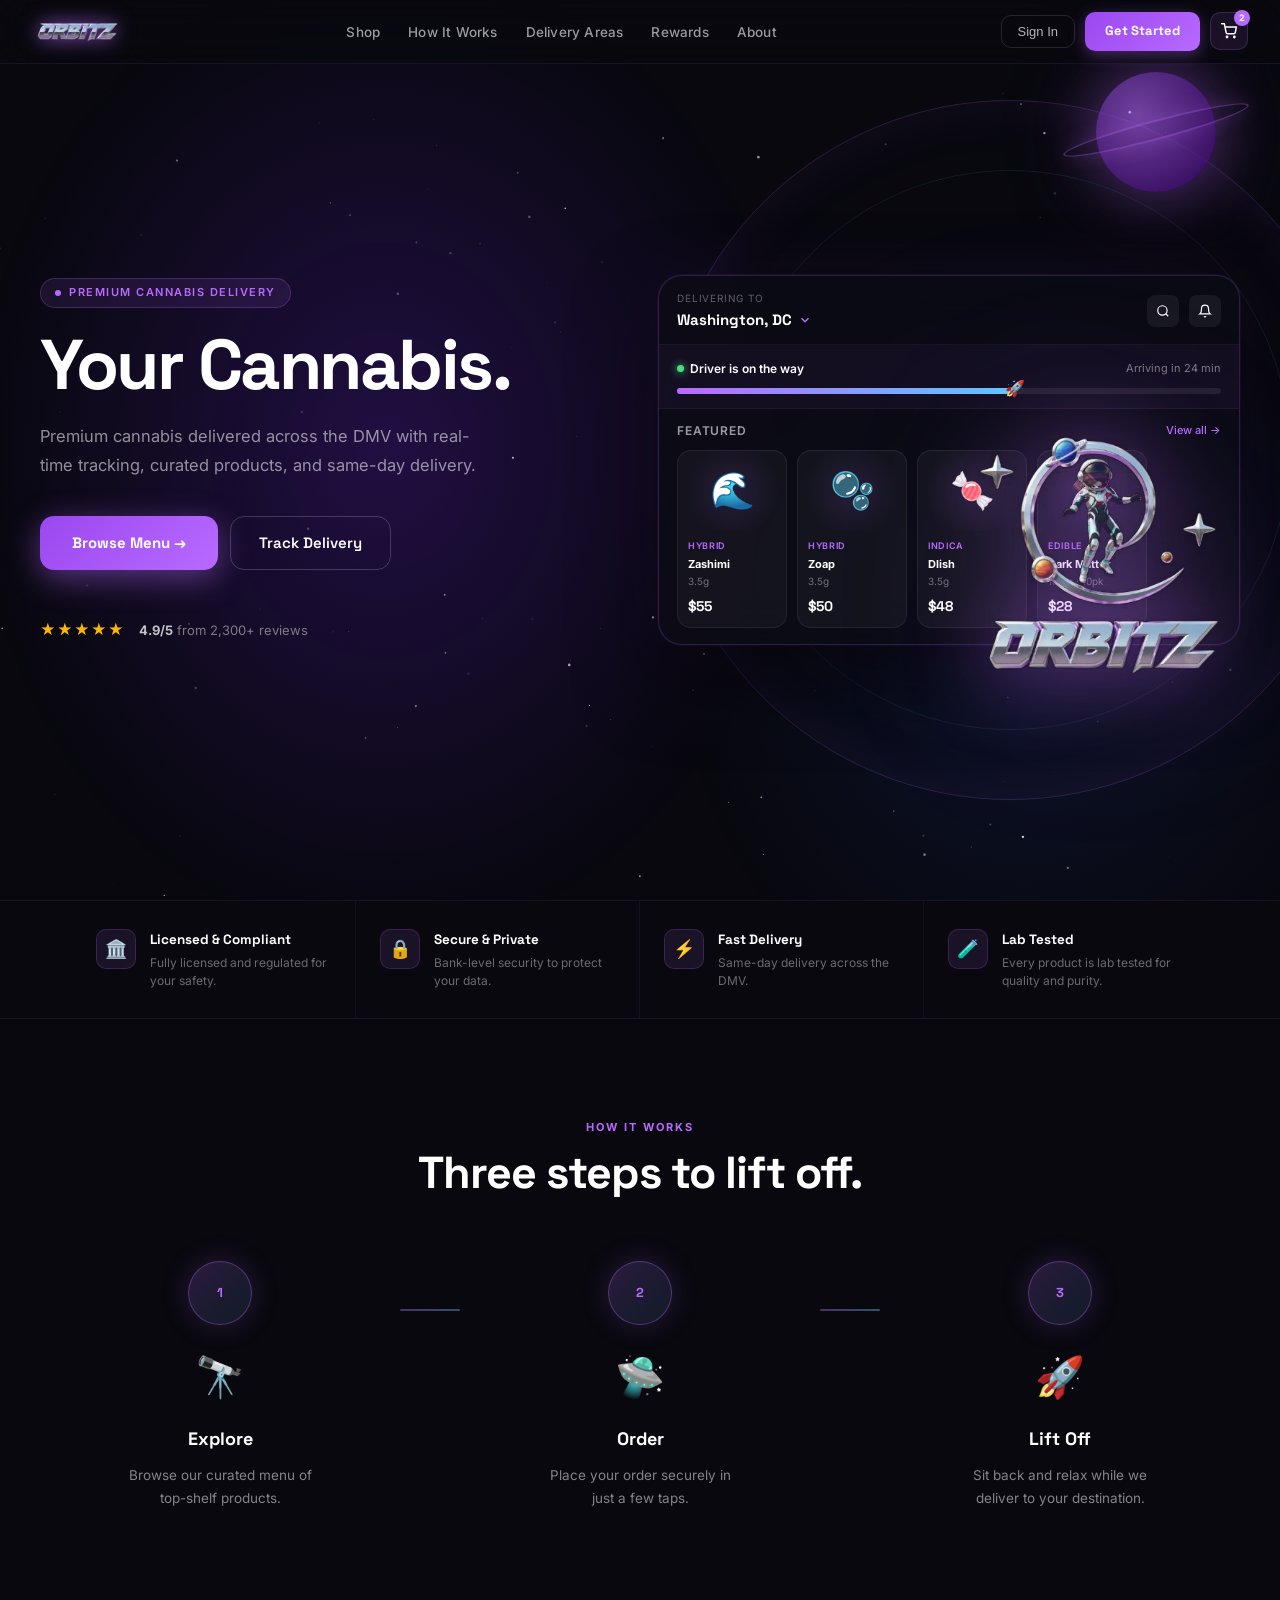
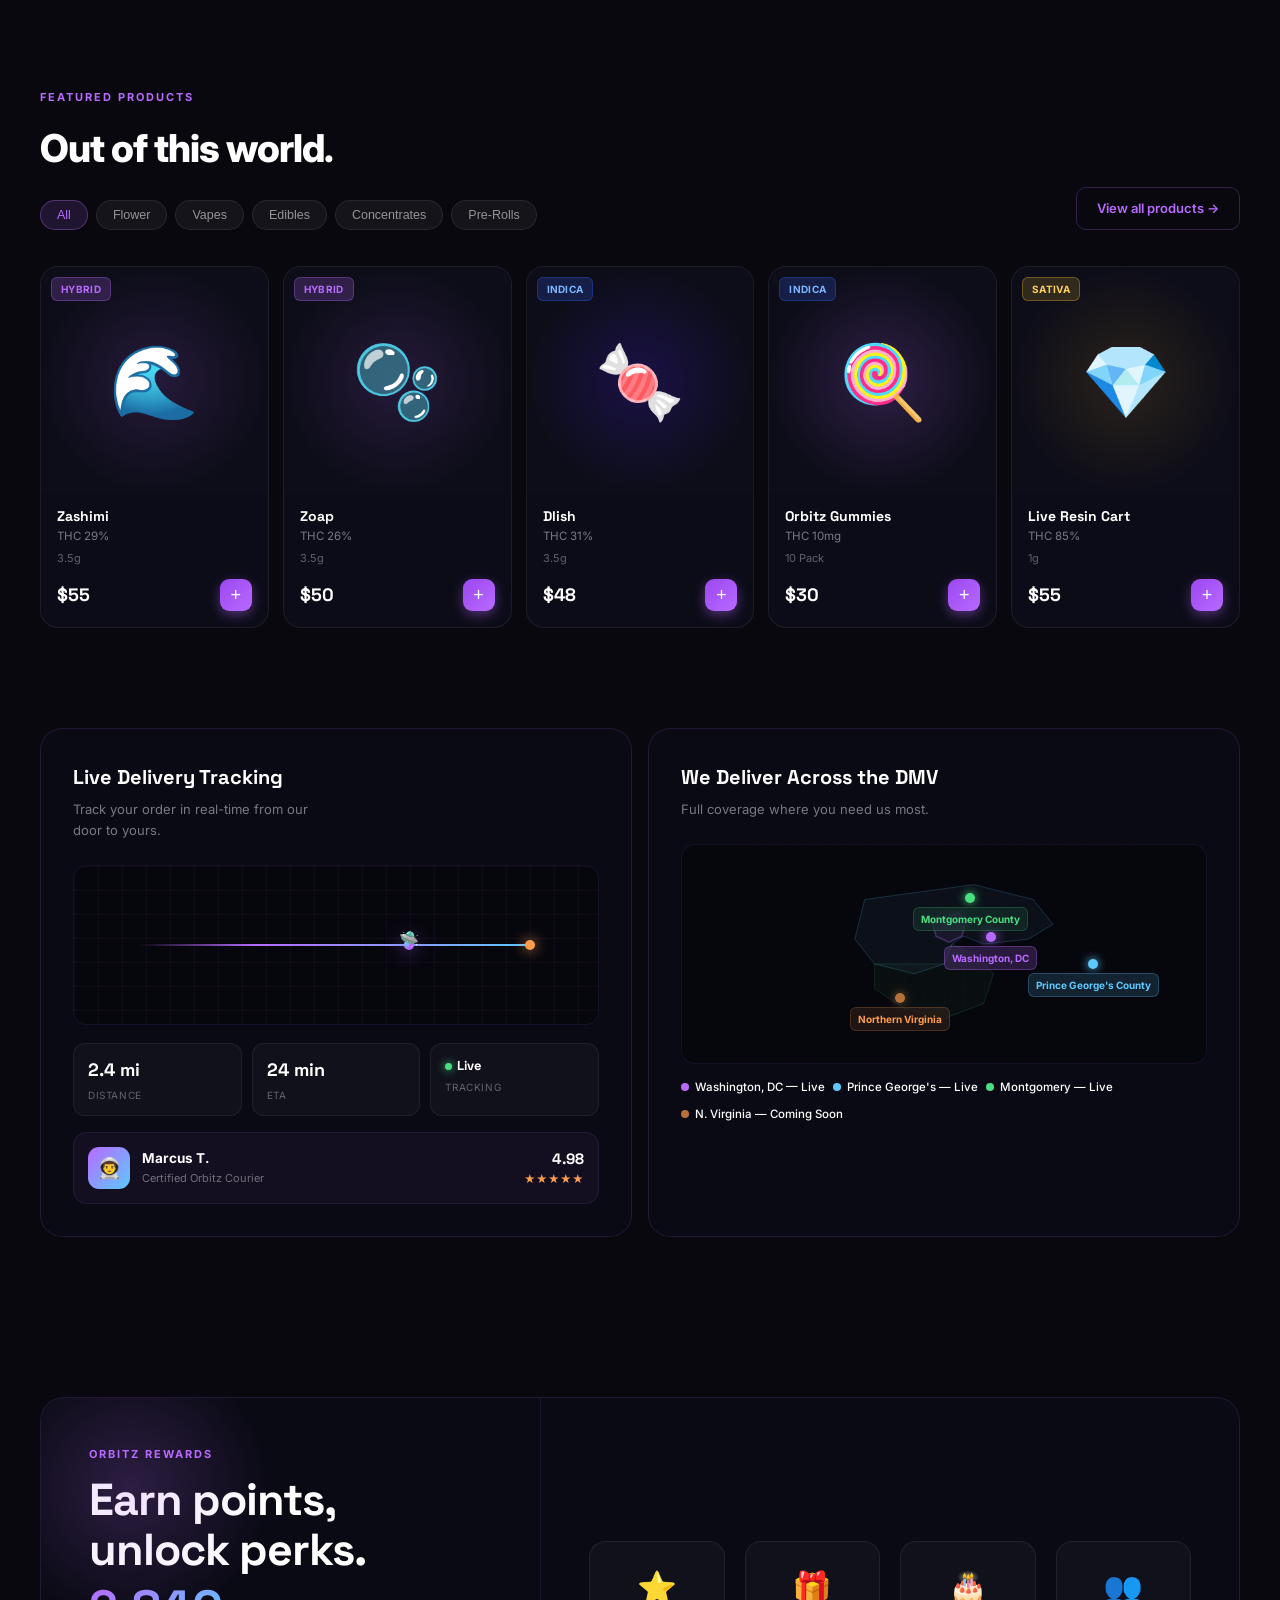
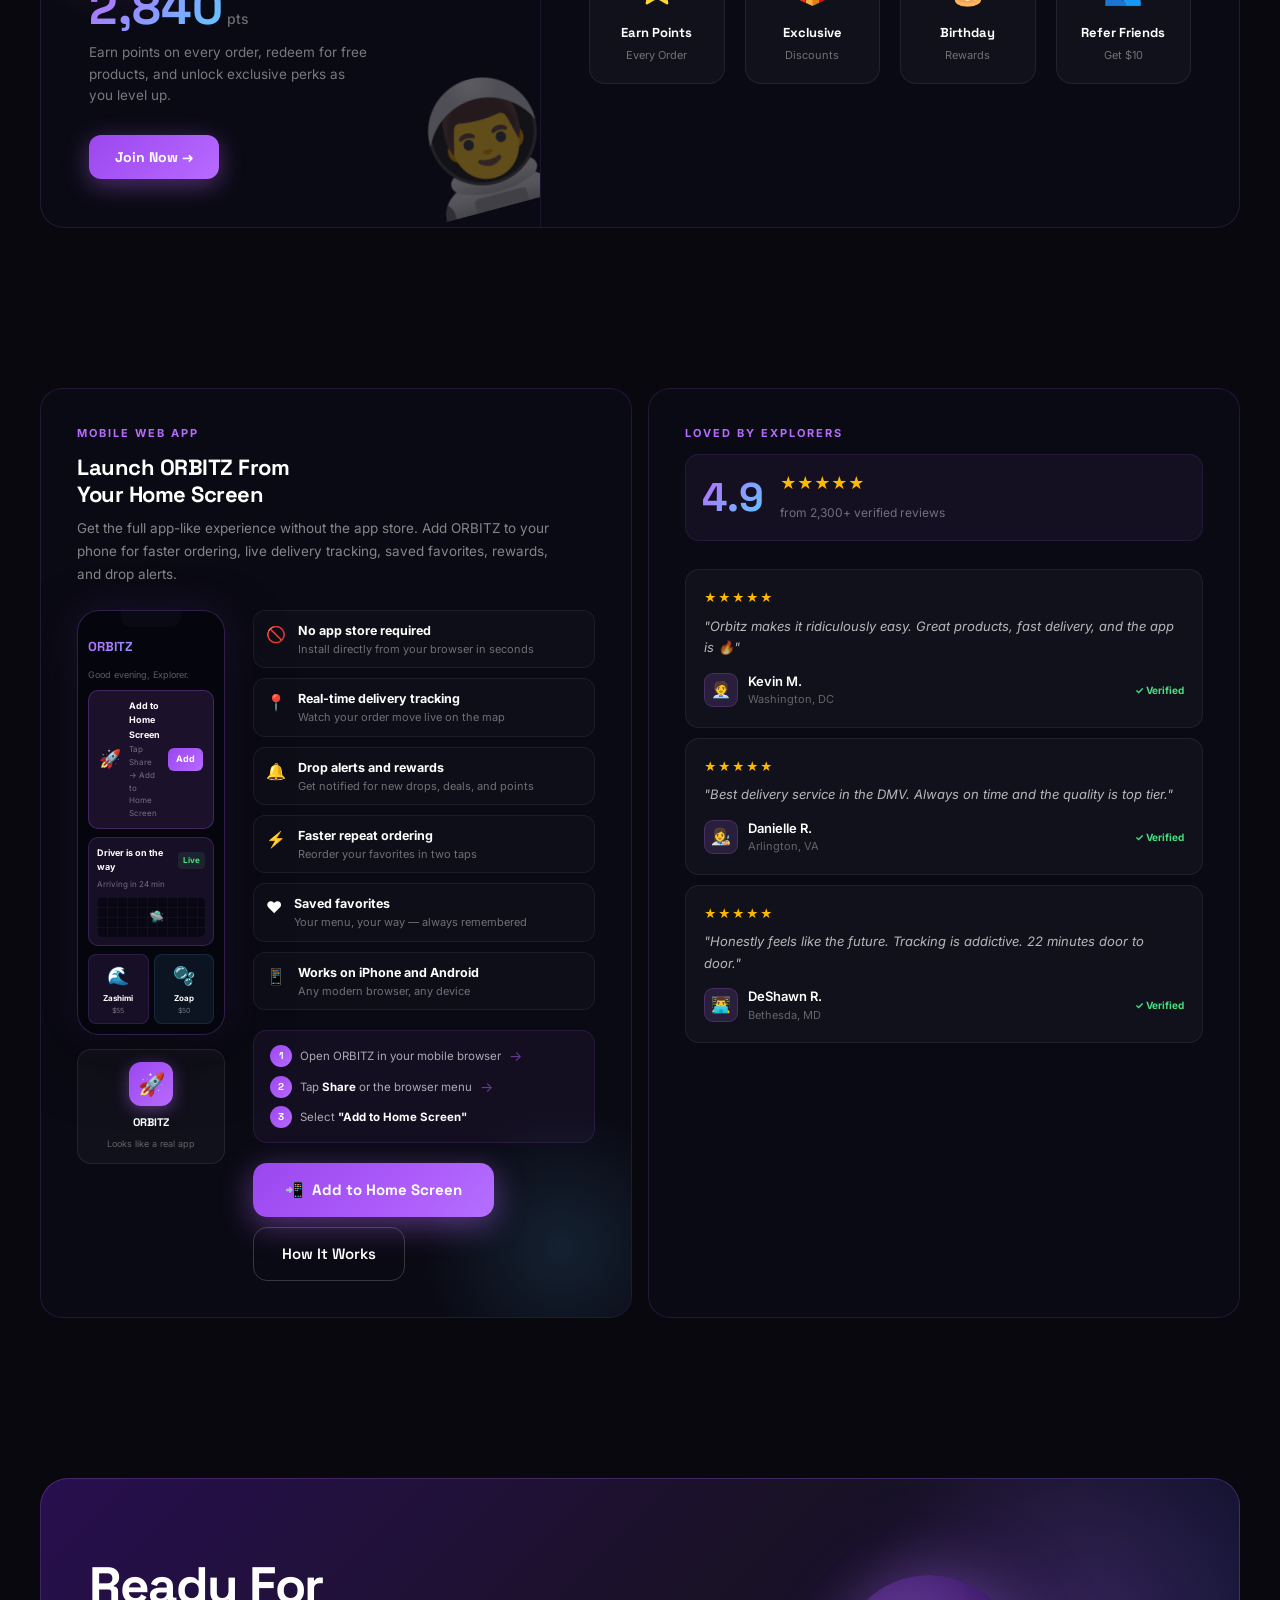
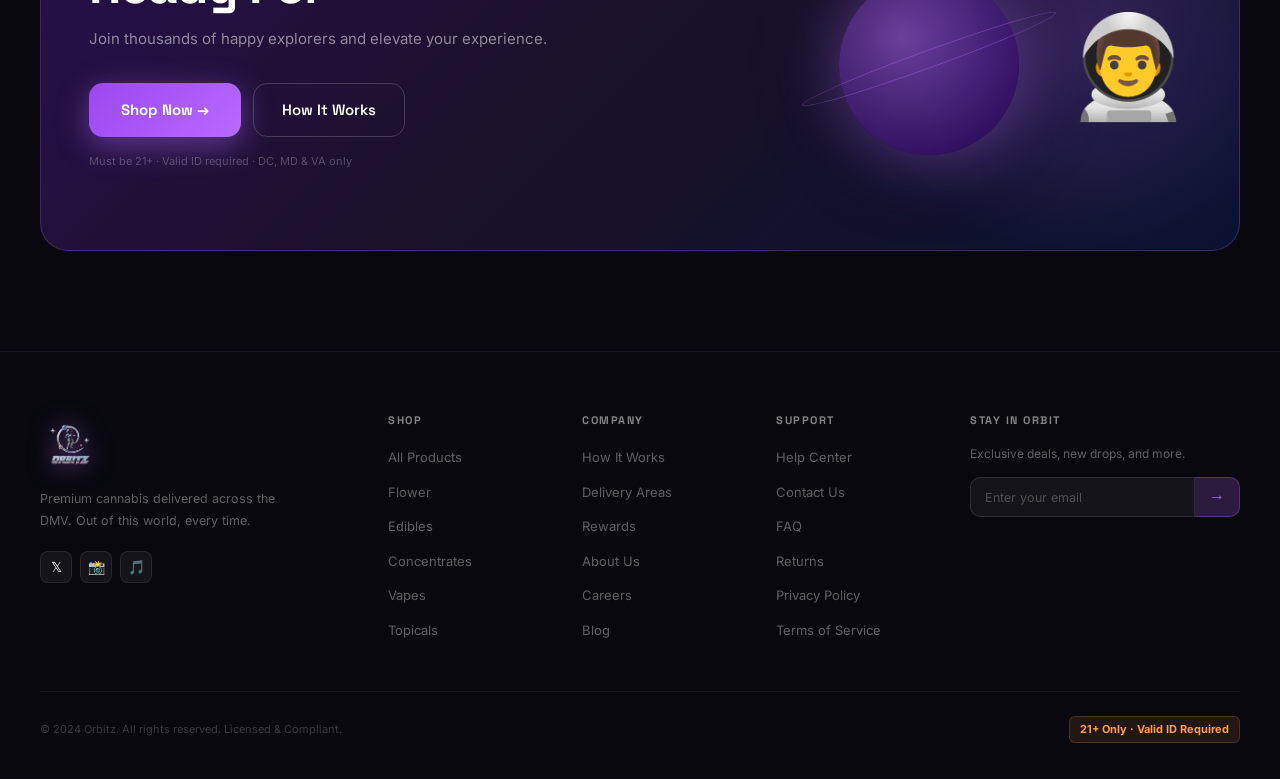
==== index.html @ f505dfef "Add files via upload" ====
<!DOCTYPE html>
<html lang="en">
<head>
<meta charset="UTF-8" />
<meta name="viewport" content="width=device-width, initial-scale=1.0" />
<title>ORBITZ — Cannabis Delivered From Another Dimension</title>
<link rel="preconnect" href="https://fonts.googleapis.com" />
<link rel="preconnect" href="https://fonts.gstatic.com" crossorigin />
<link href="https://fonts.googleapis.com/css2?family=Space+Grotesk:wght@300;400;500;600;700;800&family=Inter:ital,wght@0,300;0,400;0,500;0,600;1,400&display=swap" rel="stylesheet" />
<link rel="stylesheet" href="style.css" />
</head>
<body>

<!-- Star canvas -->
<div class="starfield"><canvas id="stars"></canvas></div>

<!-- ── NAV ── -->
<nav id="nav">
  <div class="nav-brand">
    <img src="logo_wordmark.png" alt="Orbitz logo" />
    <span class="nav-wordmark">ORBITZ</span>
  </div>
  <ul class="nav-links" id="navLinks">
    <li><a href="#products">Shop</a></li>
    <li><a href="#how">How It Works</a></li>
    <li><a href="#areas">Delivery Areas</a></li>
    <li><a href="#rewards">Rewards</a></li>
    <li><a href="#about">About</a></li>
  </ul>
  <div class="nav-right">
    <button class="btn-signin">Sign In</button>
    <a href="#products" class="btn-nav-cta">Get Started</a>
    <div class="nav-cart">
      <svg width="16" height="16" viewBox="0 0 24 24" fill="none" stroke="currentColor" stroke-width="2.2" stroke-linecap="round" stroke-linejoin="round"><circle cx="9" cy="21" r="1"/><circle cx="20" cy="21" r="1"/><path d="M1 1h4l2.68 13.39a2 2 0 0 0 2 1.61h9.72a2 2 0 0 0 2-1.61L23 6H6"/></svg>
      <span class="cart-dot" id="cartCount">2</span>
    </div>
    <button class="hamburger" id="hamburger" onclick="toggleNav()">
      <span></span><span></span><span></span>
    </button>
  </div>
</nav>

<!-- ── HERO ── -->
<section class="hero">
  <div class="hero-nebula"></div>
  <div class="hero-arc"></div>
  <div class="hero-planet"></div>
  <div class="hero-inner">
    <!-- Left copy -->
    <div>
      <div class="hero-eyebrow"><i></i>Premium Cannabis Delivery</div>
      <h1 class="hero-h1">Your Cannabis.<br><em>In Orbit.</em></h1>
      <p class="hero-sub">Premium cannabis delivered across the DMV with real-time tracking, curated products, and same-day delivery.</p>
      <div class="hero-ctas">
        <a href="#products" class="btn-primary-lg">Browse Menu →</a>
        <a href="#tracker" class="btn-outline-lg">Track Delivery</a>
      </div>
      <div class="hero-social-proof">
        <span class="hero-stars">★★★★★</span>
        <span class="hero-proof-text"><strong>4.9/5</strong> from 2,300+ reviews</span>
      </div>
    </div>

    <!-- Right: delivery panel -->
    
  <!-- Spaceman hero character -->
  <div class="hero-spaceman">
    <img src="logo_full.png" alt="Orbitz Spaceman" class="hero-spaceman-img" />
  </div>
    <div class="delivery-panel rv">
      <div class="dp-header">
        <div class="dp-location">
          <span class="dp-loc-label">Delivering to</span>
          <span class="dp-loc-city">
            Washington, DC
            <svg viewBox="0 0 24 24" fill="none" stroke="currentColor" stroke-width="2.5"><polyline points="6 9 12 15 18 9"/></svg>
          </span>
        </div>
        <div class="dp-icons">
          <div class="dp-icon-btn">
            <svg width="14" height="14" viewBox="0 0 24 24" fill="none" stroke="currentColor" stroke-width="2"><circle cx="11" cy="11" r="8"/><line x1="21" y1="21" x2="16.65" y2="16.65"/></svg>
          </div>
          <div class="dp-icon-btn">
            <svg width="14" height="14" viewBox="0 0 24 24" fill="none" stroke="currentColor" stroke-width="2"><path d="M18 8A6 6 0 0 0 6 8c0 7-3 9-3 9h18s-3-2-3-9"/><path d="M13.73 21a2 2 0 0 1-3.46 0"/></svg>
          </div>
        </div>
      </div>

      <div class="dp-tracking">
        <div class="dp-track-row">
          <span class="dp-track-label"><span class="dp-track-dot"></span>Driver is on the way</span>
          <span class="dp-track-eta">Arriving in 24 min</span>
        </div>
        <div class="dp-progress-wrap">
          <div class="dp-progress-bar"></div>
          <span class="dp-rocket">🚀</span>
        </div>
      </div>

      <div class="dp-featured-hdr">
        <span class="dp-featured-title">Featured</span>
        <span class="dp-featured-link">View all →</span>
      </div>
      <div class="dp-products-scroll">
        <div class="dp-prod">
          <div class="dp-prod-img">🌊</div>
          <div class="dp-prod-body">
            <div class="dp-prod-type">Hybrid</div>
            <div class="dp-prod-name">Zashimi</div>
            <div class="dp-prod-size">3.5g</div>
            <div class="dp-prod-price">$55</div>
          </div>
        </div>
        <div class="dp-prod">
          <div class="dp-prod-img">🫧</div>
          <div class="dp-prod-body">
            <div class="dp-prod-type">Hybrid</div>
            <div class="dp-prod-name">Zoap</div>
            <div class="dp-prod-size">3.5g</div>
            <div class="dp-prod-price">$50</div>
          </div>
        </div>
        <div class="dp-prod">
          <div class="dp-prod-img">🍬</div>
          <div class="dp-prod-body">
            <div class="dp-prod-type">Indica</div>
            <div class="dp-prod-name">Dlish</div>
            <div class="dp-prod-size">3.5g</div>
            <div class="dp-prod-price">$48</div>
          </div>
        </div>
        <div class="dp-prod">
          <div class="dp-prod-img">🍫</div>
          <div class="dp-prod-body">
            <div class="dp-prod-type">Edible</div>
            <div class="dp-prod-name">Dark Matter</div>
            <div class="dp-prod-size">10mg · 10pk</div>
            <div class="dp-prod-price">$28</div>
          </div>
        </div>
      </div>
    </div>
  </div>
</section>

<!-- ── TRUST ── -->
<div class="trust-bar">
  <div class="trust-grid">
    <div class="trust-item rv">
      <div class="trust-icon-wrap">🏛️</div>
      <div>
        <div class="trust-copy-title">Licensed &amp; Compliant</div>
        <div class="trust-copy-desc">Fully licensed and regulated for your safety.</div>
      </div>
    </div>
    <div class="trust-item rv rv-d1">
      <div class="trust-icon-wrap">🔒</div>
      <div>
        <div class="trust-copy-title">Secure &amp; Private</div>
        <div class="trust-copy-desc">Bank-level security to protect your data.</div>
      </div>
    </div>
    <div class="trust-item rv rv-d2">
      <div class="trust-icon-wrap">⚡</div>
      <div>
        <div class="trust-copy-title">Fast Delivery</div>
        <div class="trust-copy-desc">Same-day delivery across the DMV.</div>
      </div>
    </div>
    <div class="trust-item rv rv-d3">
      <div class="trust-icon-wrap">🧪</div>
      <div>
        <div class="trust-copy-title">Lab Tested</div>
        <div class="trust-copy-desc">Every product is lab tested for quality and purity.</div>
      </div>
    </div>
  </div>
</div>

<!-- ── HOW IT WORKS ── -->
<section id="how" class="how-section">
  <div class="how-inner">
    <div style="text-align:center;margin-bottom:0">
      <div class="section-eyebrow" style="text-align:center">How It Works</div>
      <h2 class="section-title" style="text-align:center">Three steps to lift off.</h2>
    </div>
    <div class="how-steps rv">
      <div class="how-step">
        <div class="how-step-num-wrap">
          <div class="how-step-circle">1</div>
        </div>
        <span class="how-step-icon">🔭</span>
        <div class="how-step-name">Explore</div>
        <p class="how-step-desc">Browse our curated menu of top-shelf products.</p>
      </div>
      <div class="how-connector"><div class="how-connector-line"></div></div>
      <div class="how-step rv rv-d1">
        <div class="how-step-num-wrap">
          <div class="how-step-circle">2</div>
        </div>
        <span class="how-step-icon">🛸</span>
        <div class="how-step-name">Order</div>
        <p class="how-step-desc">Place your order securely in just a few taps.</p>
      </div>
      <div class="how-connector"><div class="how-connector-line"></div></div>
      <div class="how-step rv rv-d2">
        <div class="how-step-num-wrap">
          <div class="how-step-circle">3</div>
        </div>
        <span class="how-step-icon">🚀</span>
        <div class="how-step-name">Lift Off</div>
        <p class="how-step-desc">Sit back and relax while we deliver to your destination.</p>
      </div>
    </div>
  </div>
</section>

<!-- ── PRODUCTS ── -->
<section id="products" class="products-section">
  <div class="products-inner">
    <div class="products-hdr rv">
      <div class="products-hdr-left">
        <div class="section-eyebrow">Featured Products</div>
        <div class="products-subtitle">Out of this world.</div>
        <div class="pills">
          <button class="pill active">All</button>
          <button class="pill">Flower</button>
          <button class="pill">Vapes</button>
          <button class="pill">Edibles</button>
          <button class="pill">Concentrates</button>
          <button class="pill">Pre-Rolls</button>
        </div>
      </div>
      <a href="#" class="view-all-link">View all products →</a>
    </div>

    <div class="products-rail rv">
      <!-- Zashimi -->
      <div class="pcard">
        <div class="pcard-img">
          <div class="pcard-img-bg"></div>
          <span class="pcard-badge badge-hybrid">Hybrid</span>
          <span class="pcard-img-emoji">🌊</span>
        </div>
        <div class="pcard-body">
          <div class="pcard-name">Zashimi</div>
          <div class="pcard-thc">THC 29%</div>
          <div class="pcard-size">3.5g</div>
          <div class="pcard-footer">
            <span class="pcard-price">$55</span>
            <button class="pcard-add">+</button>
          </div>
        </div>
      </div>

      <!-- Zoap -->
      <div class="pcard">
        <div class="pcard-img">
          <div class="pcard-img-bg"></div>
          <span class="pcard-badge badge-hybrid">Hybrid</span>
          <span class="pcard-img-emoji">🫧</span>
        </div>
        <div class="pcard-body">
          <div class="pcard-name">Zoap</div>
          <div class="pcard-thc">THC 26%</div>
          <div class="pcard-size">3.5g</div>
          <div class="pcard-footer">
            <span class="pcard-price">$50</span>
            <button class="pcard-add">+</button>
          </div>
        </div>
      </div>

      <!-- Dlish -->
      <div class="pcard">
        <div class="pcard-img">
          <div class="pcard-img-bg" style="background:radial-gradient(circle at center,rgba(80,40,255,.2) 0%,rgba(14,14,26,.6) 70%)"></div>
          <span class="pcard-badge badge-indica">Indica</span>
          <span class="pcard-img-emoji">🍬</span>
        </div>
        <div class="pcard-body">
          <div class="pcard-name">Dlish</div>
          <div class="pcard-thc">THC 31%</div>
          <div class="pcard-size">3.5g</div>
          <div class="pcard-footer">
            <span class="pcard-price">$48</span>
            <button class="pcard-add">+</button>
          </div>
        </div>
      </div>

      <!-- Orbitz Gummies -->
      <div class="pcard">
        <div class="pcard-img">
          <div class="pcard-img-bg" style="background:radial-gradient(circle at center,rgba(184,106,255,.2) 0%,rgba(14,14,26,.6) 70%)"></div>
          <span class="pcard-badge badge-indica">Indica</span>
          <span class="pcard-img-emoji">🍭</span>
        </div>
        <div class="pcard-body">
          <div class="pcard-name">Orbitz Gummies</div>
          <div class="pcard-thc">THC 10mg</div>
          <div class="pcard-size">10 Pack</div>
          <div class="pcard-footer">
            <span class="pcard-price">$30</span>
            <button class="pcard-add">+</button>
          </div>
        </div>
      </div>

      <!-- Live Resin Cart -->
      <div class="pcard">
        <div class="pcard-img">
          <div class="pcard-img-bg" style="background:radial-gradient(circle at center,rgba(255,200,50,.12) 0%,rgba(14,14,26,.6) 70%)"></div>
          <span class="pcard-badge badge-sativa">Sativa</span>
          <span class="pcard-img-emoji">💎</span>
        </div>
        <div class="pcard-body">
          <div class="pcard-name">Live Resin Cart</div>
          <div class="pcard-thc">THC 85%</div>
          <div class="pcard-size">1g</div>
          <div class="pcard-footer">
            <span class="pcard-price">$55</span>
            <button class="pcard-add">+</button>
          </div>
        </div>
      </div>
    </div>
  </div>
</section>

<!-- ── 2-UP: TRACKER + MAP ── -->
<section id="tracker" class="panels-section">
  <div class="panels-inner">
    <!-- Live Tracking -->
    <div class="info-panel rv">
      <div class="info-panel-title">Live Delivery Tracking</div>
      <p class="info-panel-sub">Track your order in real-time from our door to yours.</p>
      <div class="tracker-map">
        <div class="tmap-grid"></div>
        <div class="tmap-line"></div>
        <div class="tmap-dot"></div>
        <div class="tmap-ship">🛸</div>
        <div class="tmap-dest"></div>
      </div>
      <div class="tracker-stats">
        <div class="tstat">
          <div class="tstat-val">2.4 mi</div>
          <div class="tstat-label">Distance</div>
        </div>
        <div class="tstat">
          <div class="tstat-val">24 min</div>
          <div class="tstat-label">ETA</div>
        </div>
        <div class="tstat">
          <div class="tstat-val" style="display:flex;align-items:center;gap:5px;font-size:13px;">
            <span style="width:7px;height:7px;border-radius:50%;background:#4ade80;box-shadow:0 0 8px #4ade80;animation:blink 1.5s infinite;display:inline-block;flex-shrink:0"></span>Live
          </div>
          <div class="tstat-label">Tracking</div>
        </div>
      </div>
      <div class="driver-row">
        <div class="driver-av">👨‍🚀</div>
        <div>
          <div class="driver-name">Marcus T.</div>
          <div class="driver-role">Certified Orbitz Courier</div>
        </div>
        <div class="driver-stars">
          <div class="driver-rating-num">4.98</div>
          <div class="driver-rating-stars">★★★★★</div>
        </div>
      </div>
    </div>

    <!-- Delivery Areas -->
    <div class="info-panel rv rv-d1" id="areas">
      <div class="info-panel-title">We Deliver Across the DMV</div>
      <p class="info-panel-sub">Full coverage where you need us most.</p>
      <div class="dmv-map-wrap">
        <div class="dmv-map-bg">
          <!-- Simple SVG outline representing the DMV region -->
          <svg class="dmv-svg" viewBox="0 0 400 220" preserveAspectRatio="xMidYMid meet">
            <!-- DC rough outline -->
            <polygon points="200,75 215,68 222,78 218,92 205,98 192,92 188,78" fill="rgba(184,106,255,0.08)" stroke="rgba(184,106,255,0.3)" stroke-width="1.5"/>
            <!-- MD rough shape -->
            <path d="M120,55 L230,40 L290,55 L310,80 L285,95 L240,100 L220,92 L208,100 L200,120 L170,130 L130,120 L110,95 Z" fill="rgba(94,201,255,0.05)" stroke="rgba(94,201,255,0.2)" stroke-width="1" fill-rule="evenodd"/>
            <!-- VA rough shape -->
            <path d="M130,120 L200,120 L208,100 L230,110 L250,130 L240,160 L200,175 L160,165 L130,145 Z" fill="rgba(74,222,128,0.04)" stroke="rgba(74,222,128,0.15)" stroke-width="1"/>
            <!-- Grid -->
            <defs>
              <pattern id="grid" width="20" height="20" patternUnits="userSpaceOnUse">
                <path d="M 20 0 L 0 0 0 20" fill="none" stroke="rgba(184,106,255,0.05)" stroke-width="0.5"/>
              </pattern>
            </defs>
            <rect width="400" height="220" fill="url(#grid)"/>
          </svg>
          <!-- Area pins -->
          <div class="dmv-area-pins">
            <div class="area-pin pin-dc" style="left:50%;top:40%;">
              <div class="area-pin-dot"></div>
              <div class="area-pin-label">Washington, DC</div>
            </div>
            <div class="area-pin pin-pg" style="left:66%;top:52%;">
              <div class="area-pin-dot"></div>
              <div class="area-pin-label">Prince George's County</div>
            </div>
            <div class="area-pin pin-mc" style="left:44%;top:22%;">
              <div class="area-pin-dot"></div>
              <div class="area-pin-label">Montgomery County</div>
            </div>
            <div class="area-pin pin-va" style="left:32%;top:68%;">
              <div class="area-pin-dot"></div>
              <div class="area-pin-label">Northern Virginia</div>
            </div>
          </div>
        </div>
      </div>
      <div class="area-legend">
        <div class="legend-item"><div class="legend-dot" style="background:#B86AFF"></div>Washington, DC — Live</div>
        <div class="legend-item"><div class="legend-dot" style="background:#5EC9FF"></div>Prince George's — Live</div>
        <div class="legend-item"><div class="legend-dot" style="background:#4ade80"></div>Montgomery — Live</div>
        <div class="legend-item"><div class="legend-dot" style="background:rgba(255,157,77,.7)"></div>N. Virginia — Coming Soon</div>
      </div>
    </div>
  </div>
</section>

<!-- ── REWARDS ── -->
<section id="rewards" class="rewards-section">
  <div class="rewards-inner rv">
    <div class="rewards-left">
      <div class="rewards-glow"></div>
      <div class="rewards-astronaut">👨‍🚀</div>
      <div class="section-eyebrow">Orbitz Rewards</div>
      <h2 class="section-title" style="margin-bottom:10px">Earn points,<br>unlock perks.</h2>
      <div class="rewards-pts-display">
        <span class="rewards-pts-num">2,840</span>
        <span class="rewards-pts-label">pts</span>
      </div>
      <p style="font-size:13.5px;color:rgba(255,255,255,.45);max-width:280px;line-height:1.6;">
        Earn points on every order, redeem for free products, and unlock exclusive perks as you level up.
      </p>
      <button class="rewards-join-btn">Join Now →</button>
    </div>
    <div class="rewards-right">
      <div class="reward-perk">
        <span class="reward-perk-icon">⭐</span>
        <div class="reward-perk-name">Earn Points</div>
        <div class="reward-perk-sub">Every Order</div>
      </div>
      <div class="reward-perk">
        <span class="reward-perk-icon">🎁</span>
        <div class="reward-perk-name">Exclusive</div>
        <div class="reward-perk-sub">Discounts</div>
      </div>
      <div class="reward-perk">
        <span class="reward-perk-icon">🎂</span>
        <div class="reward-perk-name">Birthday</div>
        <div class="reward-perk-sub">Rewards</div>
      </div>
      <div class="reward-perk">
        <span class="reward-perk-icon">👥</span>
        <div class="reward-perk-name">Refer Friends</div>
        <div class="reward-perk-sub">Get $10</div>
      </div>
    </div>
  </div>
</section>

<!-- ── APP + REVIEWS ── -->
<section class="app-reviews-section">
  <div class="app-reviews-inner">
    <!-- PWA panel -->
    <div class="app-panel rv pwa-panel">
      <div class="app-glow"></div>

      <div class="pwa-top">
        <div class="section-eyebrow">Mobile Web App</div>
        <h3 class="pwa-headline">Launch ORBITZ From<br>Your Home Screen</h3>
        <p class="pwa-sub">Get the full app-like experience without the app store. Add ORBITZ to your phone for faster ordering, live delivery tracking, saved favorites, rewards, and drop alerts.</p>
      </div>

      <!-- Phone mockup + install steps side by side -->
      <div class="pwa-body">
        <div class="pwa-phone-wrap">
          <div class="app-phone pwa-phone">
            <div class="app-phone-notch"></div>
            <div class="app-phone-screen">
              <div class="app-phone-header">ORBITZ</div>
              <div style="font-size:9px;color:rgba(255,255,255,.35);margin-bottom:8px">Good evening, Explorer.</div>
              <!-- Install prompt banner -->
              <div class="pwa-install-banner">
                <div class="pwa-install-icon">🚀</div>
                <div class="pwa-install-text">
                  <div class="pwa-install-title">Add to Home Screen</div>
                  <div class="pwa-install-sub">Tap Share → Add to Home Screen</div>
                </div>
                <div class="pwa-install-btn">Add</div>
              </div>
              <div class="app-phone-card" style="margin-top:8px">
                <div class="app-phone-card-row">
                  <span class="app-phone-card-title">Driver is on the way</span>
                  <span class="app-phone-card-live">Live</span>
                </div>
                <div style="font-size:8px;color:rgba(255,255,255,.4);margin-top:3px">Arriving in 24 min</div>
                <div class="app-phone-map">
                  <div class="app-phone-map-ship">🛸</div>
                </div>
              </div>
              <div style="display:grid;grid-template-columns:1fr 1fr;gap:5px;margin-top:8px">
                <div style="background:rgba(184,106,255,.1);border:1px solid rgba(184,106,255,.15);border-radius:8px;padding:7px;text-align:center">
                  <div style="font-size:18px">🌊</div>
                  <div style="font-size:8px;font-weight:700;margin-top:2px">Zashimi</div>
                  <div style="font-size:7px;color:rgba(255,255,255,.4)">$55</div>
                </div>
                <div style="background:rgba(94,201,255,.08);border:1px solid rgba(94,201,255,.12);border-radius:8px;padding:7px;text-align:center">
                  <div style="font-size:18px">🫧</div>
                  <div style="font-size:8px;font-weight:700;margin-top:2px">Zoap</div>
                  <div style="font-size:7px;color:rgba(255,255,255,.4)">$50</div>
                </div>
              </div>
            </div>
          </div>
          <!-- Home screen icon preview -->
          <div class="pwa-homescreen-preview">
            <div class="pwa-hs-icon">🚀</div>
            <div class="pwa-hs-label">ORBITZ</div>
            <div class="pwa-hs-caption">Looks like a real app</div>
          </div>
        </div>

        <div class="pwa-right">
          <!-- Features -->
          <div class="pwa-features">
            <div class="pwa-feat">
              <div class="pwa-feat-icon">🚫</div>
              <div>
                <div class="pwa-feat-title">No app store required</div>
                <div class="pwa-feat-sub">Install directly from your browser in seconds</div>
              </div>
            </div>
            <div class="pwa-feat">
              <div class="pwa-feat-icon">📍</div>
              <div>
                <div class="pwa-feat-title">Real-time delivery tracking</div>
                <div class="pwa-feat-sub">Watch your order move live on the map</div>
              </div>
            </div>
            <div class="pwa-feat">
              <div class="pwa-feat-icon">🔔</div>
              <div>
                <div class="pwa-feat-title">Drop alerts and rewards</div>
                <div class="pwa-feat-sub">Get notified for new drops, deals, and points</div>
              </div>
            </div>
            <div class="pwa-feat">
              <div class="pwa-feat-icon">⚡</div>
              <div>
                <div class="pwa-feat-title">Faster repeat ordering</div>
                <div class="pwa-feat-sub">Reorder your favorites in two taps</div>
              </div>
            </div>
            <div class="pwa-feat">
              <div class="pwa-feat-icon">❤️</div>
              <div>
                <div class="pwa-feat-title">Saved favorites</div>
                <div class="pwa-feat-sub">Your menu, your way — always remembered</div>
              </div>
            </div>
            <div class="pwa-feat">
              <div class="pwa-feat-icon">📱</div>
              <div>
                <div class="pwa-feat-title">Works on iPhone and Android</div>
                <div class="pwa-feat-sub">Any modern browser, any device</div>
              </div>
            </div>
          </div>

          <!-- Install steps -->
          <div class="pwa-steps">
            <div class="pwa-step">
              <div class="pwa-step-num">1</div>
              <div class="pwa-step-text">Open ORBITZ in your mobile browser</div>
            </div>
            <div class="pwa-step-arrow">→</div>
            <div class="pwa-step">
              <div class="pwa-step-num">2</div>
              <div class="pwa-step-text">Tap <strong>Share</strong> or the browser menu</div>
            </div>
            <div class="pwa-step-arrow">→</div>
            <div class="pwa-step">
              <div class="pwa-step-num">3</div>
              <div class="pwa-step-text">Select <strong>"Add to Home Screen"</strong></div>
            </div>
          </div>

          <!-- CTAs -->
          <div class="pwa-ctas">
            <a href="#" class="btn-primary-lg pwa-cta-main">
              <span>📲</span> Add to Home Screen
            </a>
            <a href="#how" class="btn-outline-lg">How It Works</a>
          </div>
        </div>
      </div>
    </div>

    <!-- Reviews panel -->
    <div class="reviews-panel rv rv-d1">
      <div class="section-eyebrow">Loved by Explorers</div>
      <div class="reviews-aggregate">
        <div class="reviews-big-num">4.9</div>
        <div>
          <span class="reviews-big-stars">★★★★★</span>
          <span class="reviews-big-count">from 2,300+ verified reviews</span>
        </div>
      </div>
      <div class="rcard">
        <div class="rcard-stars">★★★★★</div>
        <p class="rcard-text">"Orbitz makes it ridiculously easy. Great products, fast delivery, and the app is 🔥"</p>
        <div class="rcard-author">
          <div class="rcard-av">🧑‍💼</div>
          <div>
            <div class="rcard-name">Kevin M.</div>
            <div class="rcard-loc">Washington, DC</div>
          </div>
          <span class="rcard-verified">✓ Verified</span>
        </div>
      </div>
      <div class="rcard">
        <div class="rcard-stars">★★★★★</div>
        <p class="rcard-text">"Best delivery service in the DMV. Always on time and the quality is top tier."</p>
        <div class="rcard-author">
          <div class="rcard-av">👩‍🎨</div>
          <div>
            <div class="rcard-name">Danielle R.</div>
            <div class="rcard-loc">Arlington, VA</div>
          </div>
          <span class="rcard-verified">✓ Verified</span>
        </div>
      </div>
      <div class="rcard">
        <div class="rcard-stars">★★★★★</div>
        <p class="rcard-text">"Honestly feels like the future. Tracking is addictive. 22 minutes door to door."</p>
        <div class="rcard-author">
          <div class="rcard-av">👨‍💻</div>
          <div>
            <div class="rcard-name">DeShawn R.</div>
            <div class="rcard-loc">Bethesda, MD</div>
          </div>
          <span class="rcard-verified">✓ Verified</span>
        </div>
      </div>
    </div>
  </div>
</section>

<!-- ── FINAL CTA ── -->
<section class="cta-section">
  <div class="cta-inner rv">
    <div class="cta-glow"></div>
    <div style="position:relative;z-index:1">
      <h2 class="cta-title">Ready For <span>Lift Off?</span></h2>
      <p class="cta-sub">Join thousands of happy explorers and elevate your experience.</p>
      <div class="cta-actions">
        <a href="#products" class="btn-primary-lg">Shop Now →</a>
        <a href="#how" class="btn-outline-lg">How It Works</a>
      </div>
      <div class="cta-legal">Must be 21+ · Valid ID required · DC, MD & VA only</div>
    </div>
    <div class="cta-planet"></div>
    <div class="cta-astronaut">👨‍🚀</div>
  </div>
</section>

<!-- ── FOOTER ── -->
<footer id="about">
  <div class="footer-inner">
    <div class="footer-top">
      <div>
        <div class="footer-brand-logo">
          <img src="logo_full.png" alt="Orbitz" />
          <span class="footer-wordmark">ORBITZ</span>
        </div>
        <p class="footer-desc">Premium cannabis delivered across the DMV. Out of this world, every time.</p>
        <div class="footer-socials">
          <div class="social-btn">𝕏</div>
          <div class="social-btn">📸</div>
          <div class="social-btn">🎵</div>
        </div>
      </div>
      <div>
        <div class="footer-col-title">Shop</div>
        <ul class="footer-links">
          <li><a href="#">All Products</a></li>
          <li><a href="#">Flower</a></li>
          <li><a href="#">Edibles</a></li>
          <li><a href="#">Concentrates</a></li>
          <li><a href="#">Vapes</a></li>
          <li><a href="#">Topicals</a></li>
        </ul>
      </div>
      <div>
        <div class="footer-col-title">Company</div>
        <ul class="footer-links">
          <li><a href="#">How It Works</a></li>
          <li><a href="#">Delivery Areas</a></li>
          <li><a href="#">Rewards</a></li>
          <li><a href="#">About Us</a></li>
          <li><a href="#">Careers</a></li>
          <li><a href="#">Blog</a></li>
        </ul>
      </div>
      <div>
        <div class="footer-col-title">Support</div>
        <ul class="footer-links">
          <li><a href="#">Help Center</a></li>
          <li><a href="#">Contact Us</a></li>
          <li><a href="#">FAQ</a></li>
          <li><a href="#">Returns</a></li>
          <li><a href="#">Privacy Policy</a></li>
          <li><a href="#">Terms of Service</a></li>
        </ul>
      </div>
      <div>
        <div class="footer-col-title">Stay in Orbit</div>
        <p style="font-size:12px;color:rgba(255,255,255,.35);margin-bottom:0;line-height:1.6">Exclusive deals, new drops, and more.</p>
        <div class="footer-email-row">
          <input class="footer-email-input" type="email" placeholder="Enter your email" />
          <button class="footer-email-btn">→</button>
        </div>
      </div>
    </div>
    <div class="footer-bottom">
      <span class="footer-legal">© 2024 Orbitz. All rights reserved. Licensed &amp; Compliant.</span>
      <span class="footer-age-badge">21+ Only · Valid ID Required</span>
    </div>
  </div>
</footer>

<script src="app.js"></script>
</body>
</html>
---- style.css ----
*,*::before,*::after{box-sizing:border-box;margin:0;padding:0}
:root{
  --p:#B86AFF;--ds:#0D0D18;--cb:#08080E;--nb:#5EC9FF;--po:#FF9D4D;
  --ls:#DCE1EA;--w:#fff;--pg:rgba(184,106,255,.5);--bg:rgba(94,201,255,.35);
  --card:rgba(18,18,30,0.85);--border:rgba(184,106,255,.18);
}
html{scroll-behavior:smooth}
body{font-family:'Inter',sans-serif;background:var(--cb);color:var(--w);overflow-x:hidden;line-height:1.6}
h1,h2,h3,h4,h5,h6{font-family:'Space Grotesk',sans-serif}
img{max-width:100%}
a{text-decoration:none;color:inherit}

/* ─── STAR FIELD ─── */
.starfield{position:fixed;inset:0;pointer-events:none;z-index:0;overflow:hidden}
.starfield canvas{position:absolute;inset:0}

/* ─── NAV ─── */
nav{
  position:fixed;top:0;left:0;right:0;z-index:200;
  height:64px;padding:0 32px;
  display:flex;align-items:center;justify-content:space-between;gap:24px;
  background:rgba(8,8,14,0.75);backdrop-filter:blur(20px);
  border-bottom:1px solid rgba(184,106,255,0.1);
  transition:background .3s;
}
.nav-brand{display:flex;align-items:center;flex-shrink:0}
.nav-brand img{height:38px;width:auto;object-fit:contain;
  filter:drop-shadow(0 0 12px rgba(184,106,255,.8)) drop-shadow(0 0 4px rgba(184,106,255,.4))}
.nav-wordmark{font-family:'Space Grotesk',sans-serif;font-size:20px;font-weight:800;
  letter-spacing:3px;
  background:linear-gradient(120deg,var(--p),var(--nb));
  -webkit-background-clip:text;-webkit-text-fill-color:transparent;background-clip:text;display:none}
.nav-links{display:flex;align-items:center;gap:28px;list-style:none}
.nav-links a{font-size:13.5px;font-weight:500;color:rgba(255,255,255,.6);
  transition:color .2s;letter-spacing:.2px}
.nav-links a:hover{color:#fff}
.nav-right{display:flex;align-items:center;gap:10px;flex-shrink:0}
.btn-signin{font-size:13px;font-weight:500;color:rgba(255,255,255,.7);
  padding:8px 16px;border-radius:10px;border:1px solid rgba(255,255,255,.12);
  transition:all .2s;background:transparent;cursor:pointer}
.btn-signin:hover{border-color:rgba(184,106,255,.4);color:#fff;background:rgba(184,106,255,.08)}
.btn-nav-cta{font-family:'Space Grotesk',sans-serif;font-size:13px;font-weight:700;
  padding:9px 20px;border-radius:10px;border:none;cursor:pointer;color:#fff;
  background:linear-gradient(135deg,#9B47F0,var(--p));
  box-shadow:0 4px 16px rgba(184,106,255,.35);transition:all .25s}
.btn-nav-cta:hover{transform:translateY(-1px);box-shadow:0 8px 28px rgba(184,106,255,.5)}
.nav-cart{position:relative;width:38px;height:38px;border-radius:10px;
  background:rgba(184,106,255,.1);border:1px solid rgba(184,106,255,.2);
  display:flex;align-items:center;justify-content:center;cursor:pointer;transition:all .2s}
.nav-cart:hover{background:rgba(184,106,255,.2)}
.cart-dot{position:absolute;top:-3px;right:-3px;width:16px;height:16px;border-radius:50%;
  background:var(--p);font-size:9px;font-weight:700;display:flex;align-items:center;justify-content:center}
.hamburger{display:none;flex-direction:column;gap:5px;cursor:pointer;padding:4px;background:none;border:none}
.hamburger span{display:block;width:22px;height:2px;background:#fff;border-radius:2px;transition:all .3s}

/* ─── HERO ─── */
.hero{position:relative;min-height:100vh;display:flex;align-items:center;
  padding:80px 32px 60px;overflow:hidden}
.hero-nebula{position:absolute;inset:0;pointer-events:none}
.hero-nebula::before{content:'';position:absolute;top:-10%;left:-5%;
  width:70%;height:120%;border-radius:50%;
  background:radial-gradient(ellipse,rgba(120,40,255,.22) 0%,transparent 65%)}
.hero-nebula::after{content:'';position:absolute;bottom:-20%;right:-10%;
  width:60%;height:100%;border-radius:50%;
  background:radial-gradient(ellipse,rgba(50,100,255,.12) 0%,transparent 65%)}
/* Orbital sweep arc */
.hero-arc{position:absolute;right:-80px;top:50%;transform:translateY(-50%);
  width:700px;height:700px;pointer-events:none;z-index:0}
.hero-arc::before{content:'';position:absolute;inset:0;border-radius:50%;
  border:1.5px solid rgba(184,106,255,.2);
  box-shadow:0 0 60px rgba(184,106,255,.08) inset}
.hero-arc::after{content:'';position:absolute;top:10%;left:10%;right:10%;bottom:10%;
  border-radius:50%;border:1px solid rgba(94,201,255,.1)}
/* Glowing planet */
.hero-planet{position:absolute;right:5%;top:8%;width:120px;height:120px;border-radius:50%;
  background:radial-gradient(circle at 35% 35%,rgba(184,106,255,.6),rgba(50,0,100,.8));
  box-shadow:0 0 60px rgba(184,106,255,.4),0 0 120px rgba(184,106,255,.15);
  pointer-events:none}
.hero-planet::after{content:'';position:absolute;top:40%;left:-30%;right:-30%;height:20px;
  border-radius:50%;border:2px solid rgba(184,106,255,.3);
  box-shadow:0 0 20px rgba(184,106,255,.2);transform:rotate(-15deg)}

.hero-inner{position:relative;z-index:2;max-width:1200px;width:100%;margin:0 auto;
  display:grid;grid-template-columns:1fr 1fr;gap:64px;align-items:center}

/* Left */
.hero-eyebrow{display:inline-flex;align-items:center;gap:8px;
  padding:5px 14px;border-radius:100px;margin-bottom:22px;
  background:rgba(184,106,255,.1);border:1px solid rgba(184,106,255,.25);
  font-size:11px;font-weight:600;color:var(--p);letter-spacing:1.5px;text-transform:uppercase}
.hero-eyebrow i{width:6px;height:6px;border-radius:50%;background:var(--p);
  animation:blink 1.8s ease-in-out infinite}
@keyframes blink{0%,100%{opacity:1}50%{opacity:.3}}
.hero-h1{font-size:clamp(44px,5.5vw,78px);font-weight:800;line-height:1.0;
  letter-spacing:-2.5px;margin-bottom:22px}
.hero-h1 em{font-style:normal;
  background:linear-gradient(135deg,var(--p) 0%,#E040FB 40%,var(--nb) 100%);
  -webkit-background-clip:text;-webkit-text-fill-color:transparent;background-clip:text;display:none}
.hero-sub{font-size:16.5px;color:rgba(255,255,255,.55);line-height:1.75;
  margin-bottom:36px;max-width:460px;font-weight:400}
.hero-ctas{display:flex;gap:12px;flex-wrap:wrap;margin-bottom:48px}
.btn-primary-lg{display:inline-flex;align-items:center;gap:8px;
  font-family:'Space Grotesk',sans-serif;font-size:15px;font-weight:700;
  padding:15px 32px;border-radius:14px;border:none;cursor:pointer;color:#fff;
  background:linear-gradient(135deg,#9B47F0,var(--p));
  box-shadow:0 8px 32px rgba(184,106,255,.45);transition:all .3s}
.btn-primary-lg:hover{transform:translateY(-2px);box-shadow:0 16px 48px rgba(184,106,255,.6)}
.btn-outline-lg{display:inline-flex;align-items:center;gap:8px;
  font-family:'Space Grotesk',sans-serif;font-size:15px;font-weight:600;
  padding:14px 28px;border-radius:14px;border:1px solid rgba(255,255,255,.18);
  background:transparent;color:#fff;cursor:pointer;transition:all .3s}
.btn-outline-lg:hover{border-color:rgba(184,106,255,.5);background:rgba(184,106,255,.08)}
.hero-social-proof{display:flex;align-items:center;gap:14px}
.hero-stars{color:#FFB800;font-size:15px;letter-spacing:1px}
.hero-proof-text{font-size:13px;color:rgba(255,255,255,.45)}
.hero-proof-text strong{color:rgba(255,255,255,.75)}

/* Right — delivery panel */
.delivery-panel{
  background:rgba(12,12,22,0.9);backdrop-filter:blur(28px);
  border:1px solid rgba(184,106,255,.2);border-radius:24px;overflow:hidden;
  box-shadow:0 32px 80px rgba(0,0,0,.6),0 0 0 1px rgba(184,106,255,.08),
             0 0 80px rgba(184,106,255,.08)}
.dp-header{padding:14px 18px 12px;border-bottom:1px solid rgba(184,106,255,.1);
  display:flex;align-items:center;justify-content:space-between}
.dp-location{display:flex;flex-direction:column;gap:2px}
.dp-loc-label{font-size:10px;color:rgba(255,255,255,.35);text-transform:uppercase;letter-spacing:.8px}
.dp-loc-city{font-family:'Space Grotesk',sans-serif;font-size:15px;font-weight:700;
  display:flex;align-items:center;gap:6px}
.dp-loc-city svg{width:14px;height:14px;color:var(--p)}
.dp-icons{display:flex;gap:10px}
.dp-icon-btn{width:32px;height:32px;border-radius:8px;background:rgba(255,255,255,.06);
  display:flex;align-items:center;justify-content:center;cursor:pointer}

/* Tracking strip */
.dp-tracking{padding:14px 18px;background:rgba(184,106,255,.05);
  border-bottom:1px solid rgba(184,106,255,.08)}
.dp-track-row{display:flex;align-items:center;justify-content:space-between;margin-bottom:10px}
.dp-track-label{font-size:12px;font-weight:600;display:flex;align-items:center;gap:6px}
.dp-track-dot{width:7px;height:7px;border-radius:50%;background:#4ade80;
  box-shadow:0 0 8px #4ade80;animation:blink 1.5s infinite}
.dp-track-eta{font-size:11px;color:rgba(255,255,255,.45)}
.dp-progress-wrap{position:relative;height:6px;background:rgba(255,255,255,.08);
  border-radius:100px;overflow:visible}
.dp-progress-bar{height:100%;width:62%;border-radius:100px;
  background:linear-gradient(90deg,var(--p),var(--nb))}
.dp-rocket{position:absolute;right:36%;top:50%;transform:translateY(-60%);font-size:16px}

/* Featured products strip */
.dp-featured-hdr{padding:12px 18px 10px;display:flex;justify-content:space-between;align-items:center}
.dp-featured-title{font-size:12px;font-weight:600;color:rgba(255,255,255,.6);
  text-transform:uppercase;letter-spacing:.8px}
.dp-featured-link{font-size:11px;color:var(--p);font-weight:500}
.dp-products-scroll{display:flex;gap:10px;padding:0 18px 16px;overflow-x:auto}
.dp-products-scroll::-webkit-scrollbar{display:none}
.dp-prod{min-width:110px;background:rgba(255,255,255,.04);border:1px solid rgba(255,255,255,.07);
  border-radius:14px;overflow:hidden;flex-shrink:0;cursor:pointer;transition:all .25s}
.dp-prod:hover{border-color:rgba(184,106,255,.35);transform:translateY(-2px)}
.dp-prod-img{height:80px;display:flex;align-items:center;justify-content:center;
  font-size:36px;background:radial-gradient(circle,rgba(184,106,255,.12) 0%,transparent 70%)}
.dp-prod-body{padding:8px 10px 10px}
.dp-prod-type{font-size:9px;font-weight:600;text-transform:uppercase;letter-spacing:.6px;
  color:var(--p);margin-bottom:3px}
.dp-prod-name{font-size:11px;font-weight:700;margin-bottom:2px;line-height:1.3}
.dp-prod-size{font-size:10px;color:rgba(255,255,255,.4);margin-bottom:6px}
.dp-prod-price{font-family:'Space Grotesk',sans-serif;font-size:14px;font-weight:700}

/* ─── TRUST BAR ─── */
.trust-bar{position:relative;z-index:1;padding:0;
  border-top:1px solid rgba(184,106,255,.1);border-bottom:1px solid rgba(184,106,255,.1)}
.trust-grid{max-width:1200px;margin:0 auto;padding:0 32px;
  display:grid;grid-template-columns:repeat(4,1fr)}
.trust-item{padding:28px 24px;display:flex;align-items:flex-start;gap:14px;
  border-right:1px solid rgba(184,106,255,.08)}
.trust-item:last-child{border-right:none}
.trust-icon-wrap{width:40px;height:40px;flex-shrink:0;border-radius:10px;
  background:rgba(184,106,255,.1);border:1px solid rgba(184,106,255,.2);
  display:flex;align-items:center;justify-content:center;font-size:18px}
.trust-copy-title{font-family:'Space Grotesk',sans-serif;font-size:13.5px;font-weight:700;
  margin-bottom:3px}
.trust-copy-desc{font-size:12px;color:rgba(255,255,255,.4);line-height:1.5}

/* ─── HOW IT WORKS ─── */
.how-section{position:relative;z-index:1;padding:100px 32px}
.how-inner{max-width:1200px;margin:0 auto}
.section-eyebrow{font-size:11px;font-weight:700;letter-spacing:2px;text-transform:uppercase;
  color:var(--p);margin-bottom:12px}
.section-title{font-size:clamp(28px,3.5vw,48px);font-weight:800;
  letter-spacing:-1px;line-height:1.1;margin-bottom:0}
.how-steps{display:grid;grid-template-columns:1fr auto 1fr auto 1fr;
  align-items:start;gap:0;margin-top:64px}
.how-connector{display:flex;align-items:center;padding-top:48px;opacity:.4}
.how-connector-line{width:60px;height:2px;
  background:linear-gradient(90deg,var(--p),var(--nb));border-radius:2px}
.how-step{text-align:center;padding:0 20px}
.how-step-num-wrap{position:relative;display:inline-flex;margin-bottom:20px}
.how-step-circle{width:64px;height:64px;border-radius:50%;
  background:linear-gradient(135deg,rgba(184,106,255,.2),rgba(94,201,255,.1));
  border:1.5px solid rgba(184,106,255,.35);
  display:flex;align-items:center;justify-content:center;
  font-family:'Space Grotesk',sans-serif;font-size:13px;font-weight:800;color:var(--p);
  box-shadow:0 0 30px rgba(184,106,255,.2)}
.how-step-icon{font-size:40px;display:block;margin-bottom:16px}
.how-step-name{font-family:'Space Grotesk',sans-serif;font-size:18px;font-weight:700;
  margin-bottom:10px}
.how-step-desc{font-size:13.5px;color:rgba(255,255,255,.5);line-height:1.65;max-width:200px;margin:0 auto}

/* ─── PRODUCTS ─── */
.products-section{position:relative;z-index:1;padding:80px 32px 100px}
.products-inner{max-width:1200px;margin:0 auto}
.products-hdr{display:flex;justify-content:space-between;align-items:flex-end;
  margin-bottom:36px;gap:16px;flex-wrap:wrap}
.products-hdr-left{}
.products-subtitle{font-size:clamp(24px,3vw,40px);font-weight:800;letter-spacing:-1px;
  margin-top:8px}
.pills{display:flex;gap:8px;flex-wrap:wrap;margin-top:20px}
.pill{padding:7px 16px;border-radius:100px;font-size:12.5px;font-weight:500;cursor:pointer;
  background:rgba(255,255,255,.05);color:rgba(255,255,255,.55);
  border:1px solid rgba(255,255,255,.08);transition:all .2s}
.pill.active,.pill:hover{background:rgba(184,106,255,.14);color:var(--p);
  border-color:rgba(184,106,255,.35)}
.view-all-link{font-size:13px;font-weight:600;color:var(--p);
  display:flex;align-items:center;gap:4px;white-space:nowrap;
  padding:10px 20px;border-radius:10px;border:1px solid rgba(184,106,255,.25);
  transition:all .2s}
.view-all-link:hover{background:rgba(184,106,255,.1)}

/* Product cards scroll */
.products-scroll-wrap{position:relative}
.products-rail{display:grid;grid-template-columns:repeat(5,1fr);gap:14px}
.pcard{background:rgba(14,14,26,.9);border:1px solid rgba(255,255,255,.07);
  border-radius:18px;overflow:hidden;cursor:pointer;transition:all .3s ease;display:flex;flex-direction:column}
.pcard:hover{border-color:rgba(184,106,255,.35);transform:translateY(-5px);
  box-shadow:0 24px 60px rgba(0,0,0,.5),0 0 0 1px rgba(184,106,255,.12)}
.pcard-img{aspect-ratio:1;display:flex;align-items:center;justify-content:center;
  font-size:72px;position:relative;overflow:hidden}
.pcard-img-bg{position:absolute;inset:0;
  background:radial-gradient(circle at center,rgba(184,106,255,.15) 0%,rgba(14,14,26,.6) 70%)}
.pcard-img-emoji{position:relative;z-index:1}
.pcard-badge{position:absolute;top:10px;left:10px;z-index:2;
  padding:3px 9px;border-radius:6px;font-size:10px;font-weight:700;
  text-transform:uppercase;letter-spacing:.3px}
.badge-hybrid{background:rgba(184,106,255,.2);color:var(--p);border:1px solid rgba(184,106,255,.3)}
.badge-indica{background:rgba(50,100,255,.2);color:#7EB5FF;border:1px solid rgba(50,100,255,.3)}
.badge-sativa{background:rgba(255,200,50,.15);color:#FFD060;border:1px solid rgba(255,200,50,.3)}
.badge-cbd{background:rgba(74,222,128,.15);color:#4ade80;border:1px solid rgba(74,222,128,.3)}
.pcard-body{padding:14px 16px 16px;flex:1;display:flex;flex-direction:column}
.pcard-name{font-family:'Space Grotesk',sans-serif;font-size:14px;font-weight:700;
  margin-bottom:3px;line-height:1.2}
.pcard-thc{font-size:11.5px;color:rgba(255,255,255,.45);margin-bottom:4px}
.pcard-size{font-size:11px;color:rgba(255,255,255,.35);margin-bottom:12px}
.pcard-footer{display:flex;align-items:center;justify-content:space-between;margin-top:auto}
.pcard-price{font-family:'Space Grotesk',sans-serif;font-size:18px;font-weight:700}
.pcard-add{width:32px;height:32px;border-radius:9px;border:none;cursor:pointer;
  background:linear-gradient(135deg,#9B47F0,var(--p));color:#fff;
  font-size:18px;font-weight:300;display:flex;align-items:center;justify-content:center;
  box-shadow:0 4px 12px rgba(184,106,255,.4);transition:all .2s;flex-shrink:0}
.pcard-add:hover{transform:scale(1.12);box-shadow:0 6px 20px rgba(184,106,255,.6)}

/* ─── 2-UP INFO PANELS ─── */
.panels-section{position:relative;z-index:1;padding:0 32px 80px}
.panels-inner{max-width:1200px;margin:0 auto;display:grid;grid-template-columns:1fr 1fr;gap:16px}
.info-panel{background:rgba(12,12,22,.9);border:1px solid rgba(184,106,255,.14);
  border-radius:22px;padding:32px;overflow:hidden;position:relative}
.info-panel-title{font-family:'Space Grotesk',sans-serif;font-size:20px;font-weight:800;
  margin-bottom:6px}
.info-panel-sub{font-size:13px;color:rgba(255,255,255,.45);margin-bottom:24px;max-width:260px}

/* Tracker panel */
.tracker-map{background:rgba(6,6,14,.9);border-radius:14px;height:160px;
  position:relative;overflow:hidden;margin-bottom:18px;
  border:1px solid rgba(184,106,255,.1)}
.tmap-grid{position:absolute;inset:0;
  background-image:linear-gradient(rgba(184,106,255,.05) 1px,transparent 1px),
                   linear-gradient(90deg,rgba(184,106,255,.05) 1px,transparent 1px);
  background-size:24px 24px}
.tmap-line{position:absolute;top:50%;left:12%;right:12%;height:2px;
  background:linear-gradient(90deg,transparent,var(--p) 30%,var(--nb));
  transform:translateY(-50%)}
.tmap-dot{position:absolute;left:64%;top:50%;transform:translate(-50%,-50%);
  width:10px;height:10px;border-radius:50%;background:var(--p);
  box-shadow:0 0 20px var(--p);animation:gps 2s ease-in-out infinite}
@keyframes gps{0%,100%{box-shadow:0 0 10px var(--p)}50%{box-shadow:0 0 30px var(--p),0 0 60px rgba(184,106,255,.3)}}
.tmap-ship{position:absolute;left:62%;top:calc(50% - 18px);font-size:16px;
  animation:shipglide 3s ease-in-out infinite}
@keyframes shipglide{0%,100%{left:62%}50%{left:64%}}
.tmap-dest{position:absolute;right:12%;top:50%;transform:translateY(-50%);
  width:10px;height:10px;border-radius:50%;background:var(--po);
  box-shadow:0 0 14px var(--po)}
.tracker-stats{display:grid;grid-template-columns:repeat(3,1fr);gap:10px;margin-bottom:16px}
.tstat{background:rgba(255,255,255,.03);border:1px solid rgba(255,255,255,.06);
  border-radius:12px;padding:12px 14px}
.tstat-val{font-family:'Space Grotesk',sans-serif;font-size:18px;font-weight:700;margin-bottom:2px}
.tstat-label{font-size:10px;color:rgba(255,255,255,.35);text-transform:uppercase;letter-spacing:.6px}
.driver-row{display:flex;align-items:center;gap:12px;
  padding:14px;background:rgba(184,106,255,.05);border-radius:14px;
  border:1px solid rgba(184,106,255,.12)}
.driver-av{width:42px;height:42px;border-radius:11px;flex-shrink:0;
  background:linear-gradient(135deg,var(--p),var(--nb));
  display:flex;align-items:center;justify-content:center;font-size:20px}
.driver-name{font-size:13.5px;font-weight:700}
.driver-role{font-size:11px;color:rgba(255,255,255,.4)}
.driver-stars{margin-left:auto;text-align:right}
.driver-rating-num{font-family:'Space Grotesk',sans-serif;font-size:15px;font-weight:700}
.driver-rating-stars{font-size:11px;color:var(--po)}

/* DMV map panel */
.dmv-map-wrap{position:relative;height:220px;margin-bottom:0}
.dmv-map-bg{position:absolute;inset:0;border-radius:14px;overflow:hidden;
  background:rgba(6,6,14,.9);border:1px solid rgba(184,106,255,.1)}
/* SVG map paths */
.dmv-svg{position:absolute;inset:0;width:100%;height:100%}
.dmv-area-pins{position:absolute;inset:0}
.area-pin{position:absolute;display:flex;flex-direction:column;align-items:center;gap:4px;cursor:pointer}
.area-pin-dot{width:10px;height:10px;border-radius:50%;animation:areapulse 2s ease-in-out infinite}
.area-pin-label{font-size:10px;font-weight:700;padding:3px 7px;border-radius:6px;
  white-space:nowrap;backdrop-filter:blur(8px)}
@keyframes areapulse{0%,100%{transform:scale(1)}50%{transform:scale(1.3)}}
.pin-dc .area-pin-dot{background:#B86AFF;box-shadow:0 0 12px #B86AFF}
.pin-dc .area-pin-label{background:rgba(184,106,255,.2);color:var(--p);border:1px solid rgba(184,106,255,.3)}
.pin-pg .area-pin-dot{background:#5EC9FF;box-shadow:0 0 10px #5EC9FF;animation-delay:.4s}
.pin-pg .area-pin-label{background:rgba(94,201,255,.15);color:var(--nb);border:1px solid rgba(94,201,255,.25)}
.pin-mc .area-pin-dot{background:#4ade80;box-shadow:0 0 10px #4ade80;animation-delay:.8s}
.pin-mc .area-pin-label{background:rgba(74,222,128,.1);color:#4ade80;border:1px solid rgba(74,222,128,.2)}
.pin-va .area-pin-dot{background:rgba(255,157,77,.7);box-shadow:0 0 10px rgba(255,157,77,.5);animation-delay:1.2s}
.pin-va .area-pin-label{background:rgba(255,157,77,.1);color:var(--po);border:1px solid rgba(255,157,77,.2)}
.area-legend{display:flex;flex-wrap:wrap;gap:8px;margin-top:14px}
.legend-item{display:flex;align-items:center;gap:6px;font-size:11.5px;font-weight:500}
.legend-dot{width:8px;height:8px;border-radius:50%;flex-shrink:0}

/* ─── REWARDS ─── */
.rewards-section{position:relative;z-index:1;padding:80px 32px}
.rewards-inner{max-width:1200px;margin:0 auto;
  background:rgba(12,12,22,.9);border:1px solid rgba(184,106,255,.14);
  border-radius:24px;overflow:hidden;
  display:grid;grid-template-columns:1fr 1.4fr;gap:0}
.rewards-left{padding:48px;position:relative;overflow:hidden}
.rewards-glow{position:absolute;top:-60px;left:-60px;width:300px;height:300px;border-radius:50%;
  background:radial-gradient(circle,rgba(184,106,255,.2) 0%,transparent 65%);pointer-events:none}
.rewards-astronaut{position:absolute;bottom:-10px;right:-20px;font-size:120px;opacity:.35;
  transform:rotate(-15deg)}
.rewards-right{padding:48px;border-left:1px solid rgba(184,106,255,.1);
  display:grid;grid-template-columns:repeat(4,1fr);gap:20px;align-content:center}
.reward-perk{text-align:center;padding:20px 12px;
  background:rgba(255,255,255,.03);border:1px solid rgba(255,255,255,.07);
  border-radius:16px;transition:all .25s;cursor:pointer}
.reward-perk:hover{border-color:rgba(184,106,255,.3);background:rgba(184,106,255,.06);
  transform:translateY(-3px)}
.reward-perk-icon{font-size:32px;margin-bottom:10px;display:block}
.reward-perk-name{font-family:'Space Grotesk',sans-serif;font-size:13px;font-weight:700;margin-bottom:4px}
.reward-perk-sub{font-size:11px;color:rgba(255,255,255,.4);line-height:1.4}
.rewards-join-btn{display:inline-flex;align-items:center;gap:8px;margin-top:28px;
  font-family:'Space Grotesk',sans-serif;font-size:14px;font-weight:700;
  padding:13px 26px;border-radius:12px;border:none;cursor:pointer;color:#fff;
  background:linear-gradient(135deg,#9B47F0,var(--p));
  box-shadow:0 6px 24px rgba(184,106,255,.4);transition:all .25s}
.rewards-join-btn:hover{transform:translateY(-1px);box-shadow:0 12px 36px rgba(184,106,255,.55)}
.rewards-pts-display{display:flex;align-items:baseline;gap:4px;margin:6px 0 10px}
.rewards-pts-num{font-family:'Space Grotesk',sans-serif;font-size:48px;font-weight:800;
  background:linear-gradient(135deg,var(--p),var(--nb));
  -webkit-background-clip:text;-webkit-text-fill-color:transparent;background-clip:text;line-height:1}
.rewards-pts-label{font-size:14px;color:rgba(255,255,255,.4);font-weight:500}

/* ─── APP + REVIEWS ─── */
.app-reviews-section{position:relative;z-index:1;padding:80px 32px}
.app-reviews-inner{max-width:1200px;margin:0 auto;
  display:grid;grid-template-columns:1fr 1fr;gap:16px}
.app-panel{background:rgba(12,12,22,.9);border:1px solid rgba(184,106,255,.14);
  border-radius:22px;padding:36px;position:relative;overflow:hidden}
.app-glow{position:absolute;bottom:-80px;right:-80px;width:300px;height:300px;border-radius:50%;
  background:radial-gradient(circle,rgba(94,201,255,.12) 0%,transparent 65%);pointer-events:none}
.app-mockup-row{display:flex;gap:16px;align-items:flex-end;margin:24px 0}
.app-phone{width:140px;flex-shrink:0;background:rgba(6,6,14,.95);
  border:1.5px solid rgba(184,106,255,.25);border-radius:22px;overflow:hidden;
  box-shadow:0 24px 60px rgba(0,0,0,.5),0 0 40px rgba(184,106,255,.12)}
.app-phone-notch{width:60px;height:16px;border-radius:0 0 10px 10px;
  background:rgba(12,12,22,.9);margin:0 auto}
.app-phone-screen{padding:10px}
.app-phone-header{font-family:'Space Grotesk',sans-serif;font-size:13px;font-weight:800;
  background:linear-gradient(135deg,var(--p),var(--nb));
  -webkit-background-clip:text;-webkit-text-fill-color:transparent;background-clip:text;
  margin-bottom:10px}
.app-phone-card{background:rgba(184,106,255,.1);border:1px solid rgba(184,106,255,.2);
  border-radius:10px;padding:8px;margin-bottom:8px}
.app-phone-card-row{display:flex;justify-content:space-between;align-items:center}
.app-phone-card-title{font-size:9px;font-weight:700}
.app-phone-card-live{font-size:8px;color:#4ade80;font-weight:700;
  background:rgba(74,222,128,.1);padding:2px 5px;border-radius:4px}
.app-phone-map{height:40px;background:rgba(6,6,14,.8);border-radius:6px;margin-top:6px;
  position:relative;overflow:hidden}
.app-phone-map::before{content:'';position:absolute;inset:0;
  background-image:linear-gradient(rgba(184,106,255,.06) 1px,transparent 1px),
                   linear-gradient(90deg,rgba(184,106,255,.06) 1px,transparent 1px);
  background-size:10px 10px}
.app-phone-map-ship{position:absolute;left:55%;top:50%;transform:translate(-50%,-50%);font-size:12px}
.app-store-btns{display:flex;flex-direction:column;gap:8px}
.store-btn{display:flex;align-items:center;gap:10px;padding:10px 14px;border-radius:12px;
  background:rgba(255,255,255,.05);border:1px solid rgba(255,255,255,.1);
  cursor:pointer;transition:all .2s}
.store-btn:hover{background:rgba(184,106,255,.1);border-color:rgba(184,106,255,.3)}
.store-btn-icon{font-size:22px}
.store-btn-sub{font-size:9px;color:rgba(255,255,255,.4)}
.store-btn-name{font-family:'Space Grotesk',sans-serif;font-size:13px;font-weight:700}
.app-features{display:flex;flex-direction:column;gap:8px;margin-top:20px}
.app-feat-row{display:flex;align-items:center;gap:8px;font-size:12.5px;color:rgba(255,255,255,.6)}
.app-feat-row::before{content:'✓';color:var(--p);font-weight:700;flex-shrink:0}

/* Reviews panel */
.reviews-panel{background:rgba(12,12,22,.9);border:1px solid rgba(184,106,255,.14);
  border-radius:22px;padding:36px}
.reviews-aggregate{display:flex;align-items:center;gap:16px;margin-bottom:28px;
  padding:16px;background:rgba(184,106,255,.06);border-radius:14px;
  border:1px solid rgba(184,106,255,.1)}
.reviews-big-num{font-family:'Space Grotesk',sans-serif;font-size:40px;font-weight:800;
  background:linear-gradient(135deg,var(--p),var(--nb));
  -webkit-background-clip:text;-webkit-text-fill-color:transparent;background-clip:text;line-height:1}
.reviews-big-stars{color:#FFB800;font-size:16px;display:block;margin-bottom:2px}
.reviews-big-count{font-size:12px;color:rgba(255,255,255,.4)}
.rcard{background:rgba(255,255,255,.03);border:1px solid rgba(255,255,255,.06);
  border-radius:14px;padding:18px;margin-bottom:10px;transition:all .25s}
.rcard:hover{border-color:rgba(184,106,255,.2)}
.rcard:last-child{margin-bottom:0}
.rcard-stars{font-size:12px;color:#FFB800;margin-bottom:8px;letter-spacing:1px}
.rcard-text{font-size:13px;color:rgba(255,255,255,.7);line-height:1.65;
  margin-bottom:12px;font-style:italic}
.rcard-author{display:flex;align-items:center;gap:10px}
.rcard-av{width:34px;height:34px;border-radius:9px;
  background:rgba(184,106,255,.15);border:1px solid rgba(184,106,255,.2);
  display:flex;align-items:center;justify-content:center;font-size:16px;flex-shrink:0}
.rcard-name{font-size:13px;font-weight:600}
.rcard-loc{font-size:11px;color:rgba(255,255,255,.35)}
.rcard-verified{margin-left:auto;font-size:10px;font-weight:700;color:#4ade80;
  display:flex;align-items:center;gap:4px}

/* ─── FINAL CTA ─── */
.cta-section{position:relative;z-index:1;padding:80px 32px 100px}
.cta-inner{max-width:1200px;margin:0 auto;
  background:linear-gradient(135deg,rgba(100,30,200,.35) 0%,rgba(184,106,255,.1) 50%,rgba(20,60,200,.2) 100%);
  border:1px solid rgba(184,106,255,.25);border-radius:28px;
  padding:80px 48px;display:grid;grid-template-columns:1fr auto;
  gap:40px;align-items:center;position:relative;overflow:hidden}
.cta-glow{position:absolute;top:-100px;right:-100px;width:500px;height:500px;border-radius:50%;
  background:radial-gradient(circle,rgba(184,106,255,.2) 0%,transparent 65%);pointer-events:none}
.cta-planet{position:absolute;right:220px;top:50%;transform:translateY(-50%);
  width:180px;height:180px;border-radius:50%;pointer-events:none;
  background:radial-gradient(circle at 35% 35%,rgba(184,106,255,.5),rgba(30,0,80,.9));
  box-shadow:0 0 60px rgba(184,106,255,.35),0 0 120px rgba(184,106,255,.1)}
.cta-planet::after{content:'';position:absolute;top:42%;left:-25%;right:-25%;height:18px;
  border-radius:50%;border:1.5px solid rgba(184,106,255,.35);transform:rotate(-20deg)}
.cta-title{font-size:clamp(32px,4vw,56px);font-weight:800;letter-spacing:-1.5px;
  line-height:1.05;margin-bottom:14px}
.cta-title span{background:linear-gradient(135deg,var(--p),var(--nb));
  -webkit-background-clip:text;-webkit-text-fill-color:transparent;background-clip:text;display:none}
.cta-sub{font-size:15px;color:rgba(255,255,255,.5);margin-bottom:32px;max-width:520px}
.cta-actions{display:flex;gap:12px;flex-wrap:wrap}
.cta-legal{font-size:11px;color:rgba(255,255,255,.25);margin-top:16px}
.cta-astronaut{font-size:100px;position:relative;z-index:1;flex-shrink:0}

/* ─── FOOTER ─── */
footer{position:relative;z-index:1;border-top:1px solid rgba(184,106,255,.1);padding:60px 32px 36px}
.footer-inner{max-width:1200px;margin:0 auto}
.footer-top{display:grid;grid-template-columns:2fr 1fr 1fr 1fr 1.2fr;gap:40px;margin-bottom:48px}
.footer-brand-logo{display:flex;align-items:center;gap:8px;margin-bottom:14px}
.footer-brand-logo img{height:28px;width:auto;border-radius:0;
  filter:drop-shadow(0 0 10px rgba(184,106,255,.7))}
.footer-wordmark{display:none;font-family:'Space Grotesk',sans-serif;font-size:18px;font-weight:800;
  letter-spacing:2.5px;background:linear-gradient(120deg,var(--p),var(--nb));
  -webkit-background-clip:text;-webkit-text-fill-color:transparent;background-clip:text;display:none}
.footer-desc{font-size:12.5px;color:rgba(255,255,255,.35);line-height:1.7;
  margin-bottom:20px;max-width:240px}
.footer-socials{display:flex;gap:8px}
.social-btn{width:32px;height:32px;border-radius:8px;
  background:rgba(255,255,255,.05);border:1px solid rgba(255,255,255,.08);
  display:flex;align-items:center;justify-content:center;font-size:14px;
  cursor:pointer;transition:all .2s}
.social-btn:hover{background:rgba(184,106,255,.15);border-color:rgba(184,106,255,.3)}
.footer-col-title{font-family:'Space Grotesk',sans-serif;font-size:11px;font-weight:700;
  text-transform:uppercase;letter-spacing:1.5px;color:rgba(255,255,255,.5);margin-bottom:14px}
.footer-links{list-style:none;display:flex;flex-direction:column;gap:9px}
.footer-links a{font-size:13px;color:rgba(255,255,255,.35);transition:color .2s}
.footer-links a:hover{color:var(--p)}
.footer-email-row{display:flex;gap:0;margin-top:14px}
.footer-email-input{flex:1;padding:10px 14px;border-radius:10px 0 0 10px;
  background:rgba(255,255,255,.05);border:1px solid rgba(255,255,255,.1);
  color:#fff;font-size:12.5px;outline:none;font-family:'Inter',sans-serif}
.footer-email-input::placeholder{color:rgba(255,255,255,.25)}
.footer-email-input:focus{border-color:rgba(184,106,255,.4)}
.footer-email-btn{padding:10px 14px;border-radius:0 10px 10px 0;
  background:rgba(184,106,255,.2);border:1px solid rgba(184,106,255,.3);
  border-left:none;cursor:pointer;transition:all .2s;color:var(--p);font-size:16px}
.footer-email-btn:hover{background:rgba(184,106,255,.35)}
.footer-bottom{border-top:1px solid rgba(255,255,255,.06);padding-top:24px;
  display:flex;justify-content:space-between;align-items:center;flex-wrap:wrap;gap:12px}
.footer-legal{font-size:11px;color:rgba(255,255,255,.2)}
.footer-age-badge{font-size:11px;font-weight:700;padding:4px 10px;border-radius:6px;
  background:rgba(255,157,77,.1);color:var(--po);border:1px solid rgba(255,157,77,.2)}

/* ─── REVEAL ─── */
.rv{opacity:0;transform:translateY(28px);transition:opacity .65s ease,transform .65s ease}
.rv.in{opacity:1;transform:translateY(0)}
.rv-d1{transition-delay:.1s}.rv-d2{transition-delay:.2s}.rv-d3{transition-delay:.3s}

/* ─── MOBILE NAV OPEN ─── */
@media(max-width:900px){
  .nav-links{display:none}
  .nav-links.open{display:flex;flex-direction:column;position:fixed;top:64px;left:0;right:0;
    background:rgba(8,8,14,.97);backdrop-filter:blur(20px);
    padding:24px 24px 28px;gap:20px;border-bottom:1px solid rgba(184,106,255,.15);z-index:199}
  .hamburger{display:flex}
  .btn-nav-cta{display:none}
}

/* ─── RESPONSIVE ─── */
@media(max-width:1100px){
  .products-rail{grid-template-columns:repeat(3,1fr)}
  .rewards-inner{grid-template-columns:1fr}
  .rewards-right{grid-template-columns:repeat(4,1fr)}
  .rewards-left{padding:36px}
  .footer-top{grid-template-columns:1fr 1fr;gap:28px}
}
@media(max-width:900px){
  nav{padding:0 20px}
  .hero{padding:80px 20px 48px}
  .hero-inner{grid-template-columns:1fr;gap:40px}
  .hero-planet{display:none}
  .hero-arc{display:none}
  .how-steps{grid-template-columns:1fr;gap:28px}
  .how-connector{display:none}
  .trust-grid{grid-template-columns:1fr 1fr;padding:0 20px}
  .trust-item{border-right:none;border-bottom:1px solid rgba(184,106,255,.08)}
  .products-rail{grid-template-columns:repeat(2,1fr)}
  .panels-inner{grid-template-columns:1fr}
  .rewards-right{grid-template-columns:repeat(2,1fr)}
  .app-reviews-inner{grid-template-columns:1fr}
  .cta-inner{grid-template-columns:1fr}
  .cta-planet{display:none}
  .cta-astronaut{display:none}
  .footer-top{grid-template-columns:1fr}
  .section-eyebrow,.section-title,.products-subtitle,.info-panel-title{text-align:left}
  .how-section{padding:60px 20px}
  .products-section,.panels-section,.rewards-section,.app-reviews-section,.cta-section{padding-left:20px;padding-right:20px}
  .cta-inner{padding:40px 24px}
}
@media(max-width:480px){
  .products-rail{grid-template-columns:1fr}
  .trust-grid{grid-template-columns:1fr}
  .rewards-right{grid-template-columns:1fr 1fr}
  .hero-h1{font-size:38px;letter-spacing:-1.5px}
}

/* ── HERO SPACEMAN ── */
.hero-inner{position:relative}
.hero-spaceman{
  position:absolute;right:-20px;bottom:-60px;z-index:3;
  pointer-events:none;
}
.hero-spaceman-img{
  width:340px;height:auto;
  filter:drop-shadow(0 0 40px rgba(184,106,255,.55)) drop-shadow(0 0 80px rgba(184,106,255,.2));
  animation:spacefloat 5s ease-in-out infinite;
}
@keyframes spacefloat{
  0%,100%{transform:translateY(0) rotate(-2deg)}
  50%{transform:translateY(-16px) rotate(2deg)}
}
/* Push delivery panel up on desktop so spaceman doesn't overlap */
@media(min-width:901px){
  .hero-inner{grid-template-columns:1fr 1.05fr;align-items:center}
  .hero-spaceman{right:-40px;bottom:-80px;width:360px}
  .hero-spaceman-img{width:360px}
  .delivery-panel{position:relative;z-index:2}
}

/* ── NAV LOGO (wordmark) ── */
.nav-brand img{
  height:34px;width:auto;object-fit:contain;border-radius:0;
  filter:drop-shadow(0 0 10px rgba(184,106,255,.7));
}
.nav-wordmark{display:none!important}

/* ── FOOTER LOGO (full logo with icon) ── */
.footer-brand-logo img{
  height:60px;width:auto;object-fit:contain;border-radius:0;
  filter:drop-shadow(0 0 12px rgba(184,106,255,.6));
  display:block;margin-bottom:2px;
}
.footer-wordmark{display:none!important}

/* ── PWA SECTION ── */
.pwa-panel{display:flex;flex-direction:column;gap:24px}
.pwa-top{}
.pwa-headline{
  font-family:'Space Grotesk',sans-serif;font-size:22px;font-weight:800;
  letter-spacing:-.5px;line-height:1.2;margin:8px 0 10px;
}
.pwa-sub{
  font-size:13.5px;color:rgba(255,255,255,.5);line-height:1.7;max-width:480px;
}
.pwa-body{display:grid;grid-template-columns:auto 1fr;gap:28px;align-items:start}

/* Install banner inside phone */
.pwa-install-banner{
  display:flex;align-items:center;gap:8px;
  background:rgba(184,106,255,.12);border:1px solid rgba(184,106,255,.25);
  border-radius:10px;padding:8px 10px;margin-bottom:0;
}
.pwa-install-icon{font-size:18px;flex-shrink:0}
.pwa-install-text{flex:1;min-width:0}
.pwa-install-title{font-size:9px;font-weight:700;color:#fff}
.pwa-install-sub{font-size:8px;color:rgba(255,255,255,.4);margin-top:1px}
.pwa-install-btn{
  font-size:9px;font-weight:700;padding:4px 8px;border-radius:6px;
  background:linear-gradient(135deg,#9B47F0,var(--p));color:#fff;
  white-space:nowrap;flex-shrink:0;cursor:pointer;
}

/* Home screen preview */
.pwa-phone-wrap{display:flex;flex-direction:column;align-items:center;gap:14px}
.pwa-phone{width:148px}
.pwa-homescreen-preview{
  display:flex;flex-direction:column;align-items:center;gap:4px;
  background:rgba(255,255,255,.03);border:1px solid rgba(255,255,255,.08);
  border-radius:14px;padding:12px 20px;width:100%;
}
.pwa-hs-icon{
  width:44px;height:44px;border-radius:12px;
  background:linear-gradient(135deg,#9B47F0,var(--p));
  display:flex;align-items:center;justify-content:center;font-size:22px;
  box-shadow:0 4px 16px rgba(184,106,255,.4);margin-bottom:4px;
}
.pwa-hs-label{font-family:'Space Grotesk',sans-serif;font-size:11px;font-weight:700}
.pwa-hs-caption{font-size:9px;color:rgba(255,255,255,.35);margin-top:1px}

/* Features */
.pwa-right{display:flex;flex-direction:column;gap:20px}
.pwa-features{display:flex;flex-direction:column;gap:10px}
.pwa-feat{
  display:flex;align-items:flex-start;gap:12px;
  padding:10px 12px;border-radius:12px;
  background:rgba(255,255,255,.02);border:1px solid rgba(255,255,255,.06);
  transition:all .2s;
}
.pwa-feat:hover{border-color:rgba(184,106,255,.2);background:rgba(184,106,255,.05)}
.pwa-feat-icon{font-size:16px;flex-shrink:0;margin-top:1px}
.pwa-feat-title{font-size:12.5px;font-weight:700;margin-bottom:1px}
.pwa-feat-sub{font-size:11px;color:rgba(255,255,255,.4);line-height:1.4}

/* 3-step install explainer */
.pwa-steps{
  display:flex;align-items:center;gap:8px;
  padding:14px 16px;border-radius:14px;
  background:rgba(184,106,255,.05);border:1px solid rgba(184,106,255,.12);
  flex-wrap:wrap;
}
.pwa-step{display:flex;align-items:center;gap:8px}
.pwa-step-num{
  width:22px;height:22px;border-radius:50%;flex-shrink:0;
  background:linear-gradient(135deg,#9B47F0,var(--p));
  display:flex;align-items:center;justify-content:center;
  font-family:'Space Grotesk',sans-serif;font-size:10px;font-weight:800;color:#fff;
}
.pwa-step-text{font-size:11.5px;color:rgba(255,255,255,.65);line-height:1.4}
.pwa-step-text strong{color:#fff}
.pwa-step-arrow{font-size:14px;color:rgba(184,106,255,.5);flex-shrink:0}

/* CTAs */
.pwa-ctas{display:flex;gap:10px;flex-wrap:wrap}
.pwa-cta-main{display:inline-flex;align-items:center;gap:8px}

/* Responsive */
@media(max-width:900px){
  .hero-spaceman{
    position:relative;right:auto;bottom:auto;
    display:flex;justify-content:center;order:-1;
  }
  .hero-spaceman-img{width:220px}
  .pwa-body{grid-template-columns:1fr;gap:20px}
  .pwa-phone-wrap{flex-direction:row;justify-content:center;align-items:flex-start}
}
@media(max-width:480px){
  .pwa-steps{flex-direction:column;align-items:flex-start;gap:10px}
  .pwa-step-arrow{transform:rotate(90deg)}
}
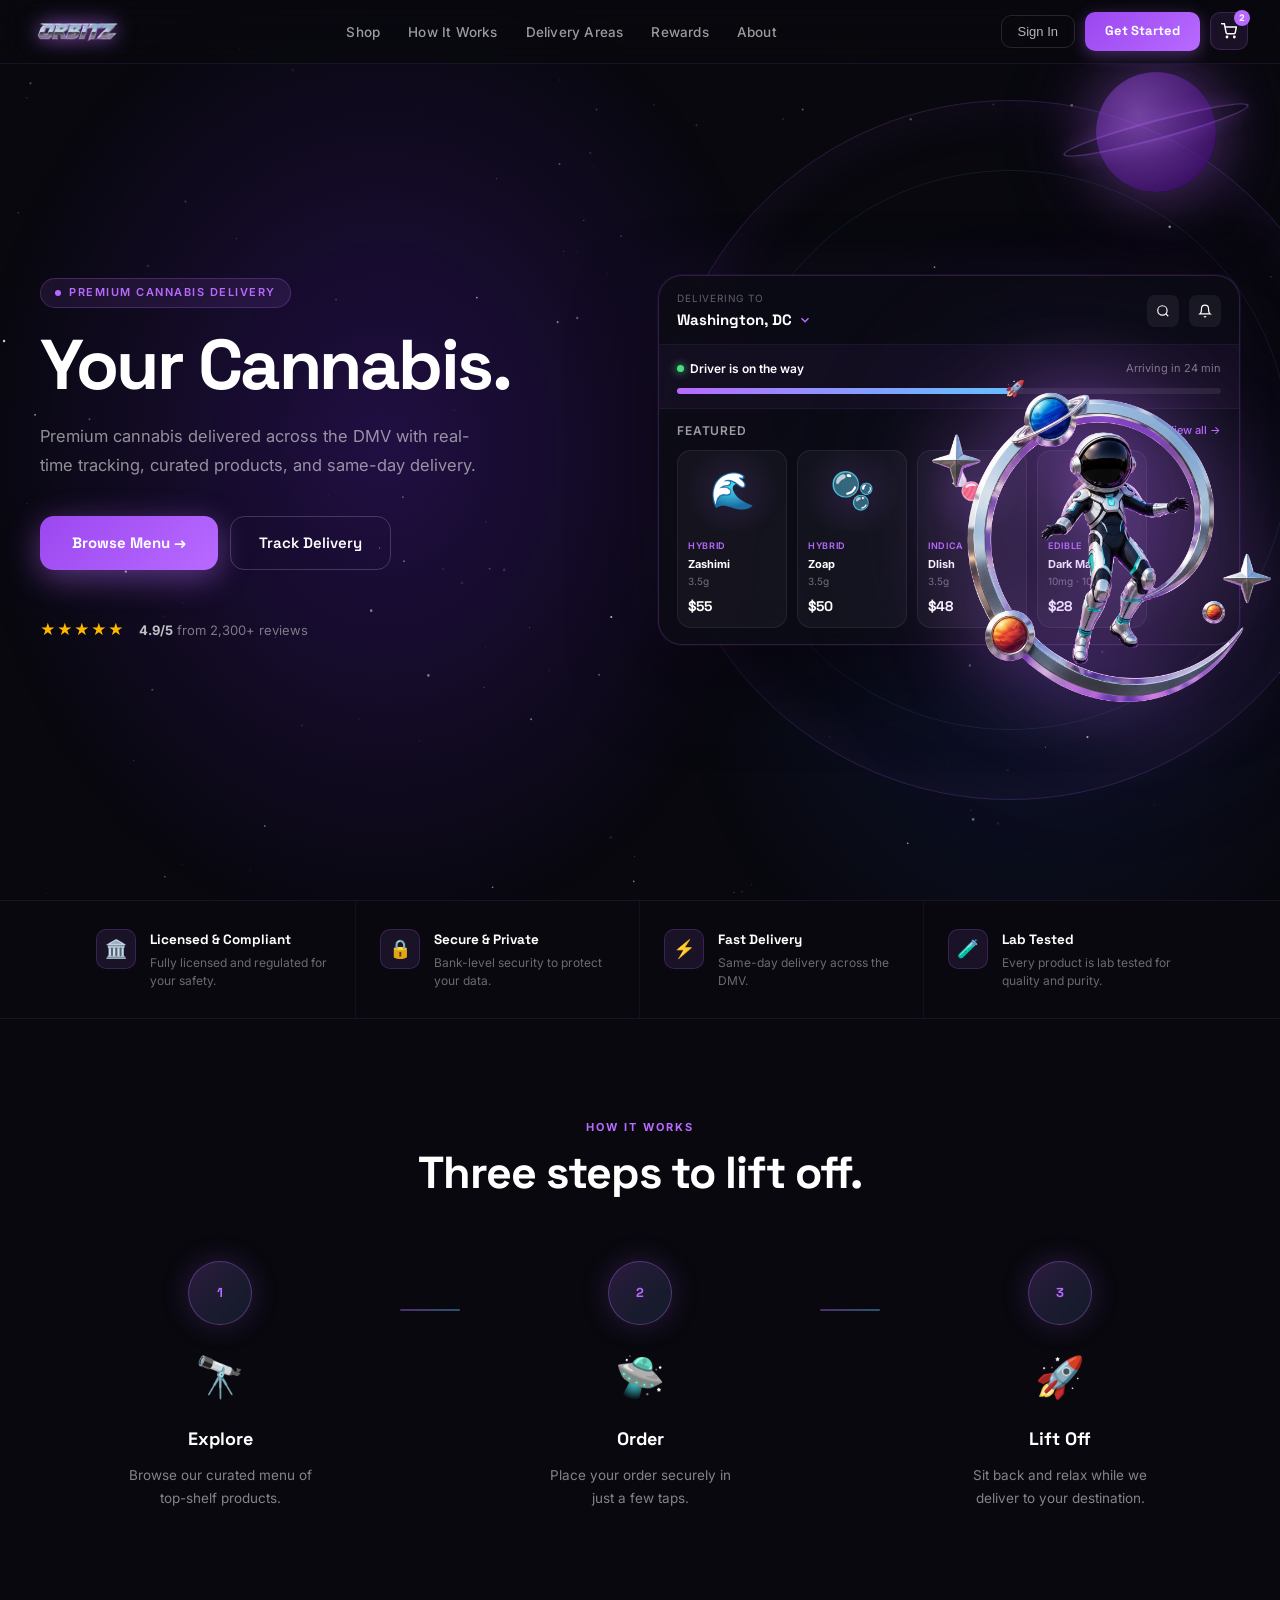
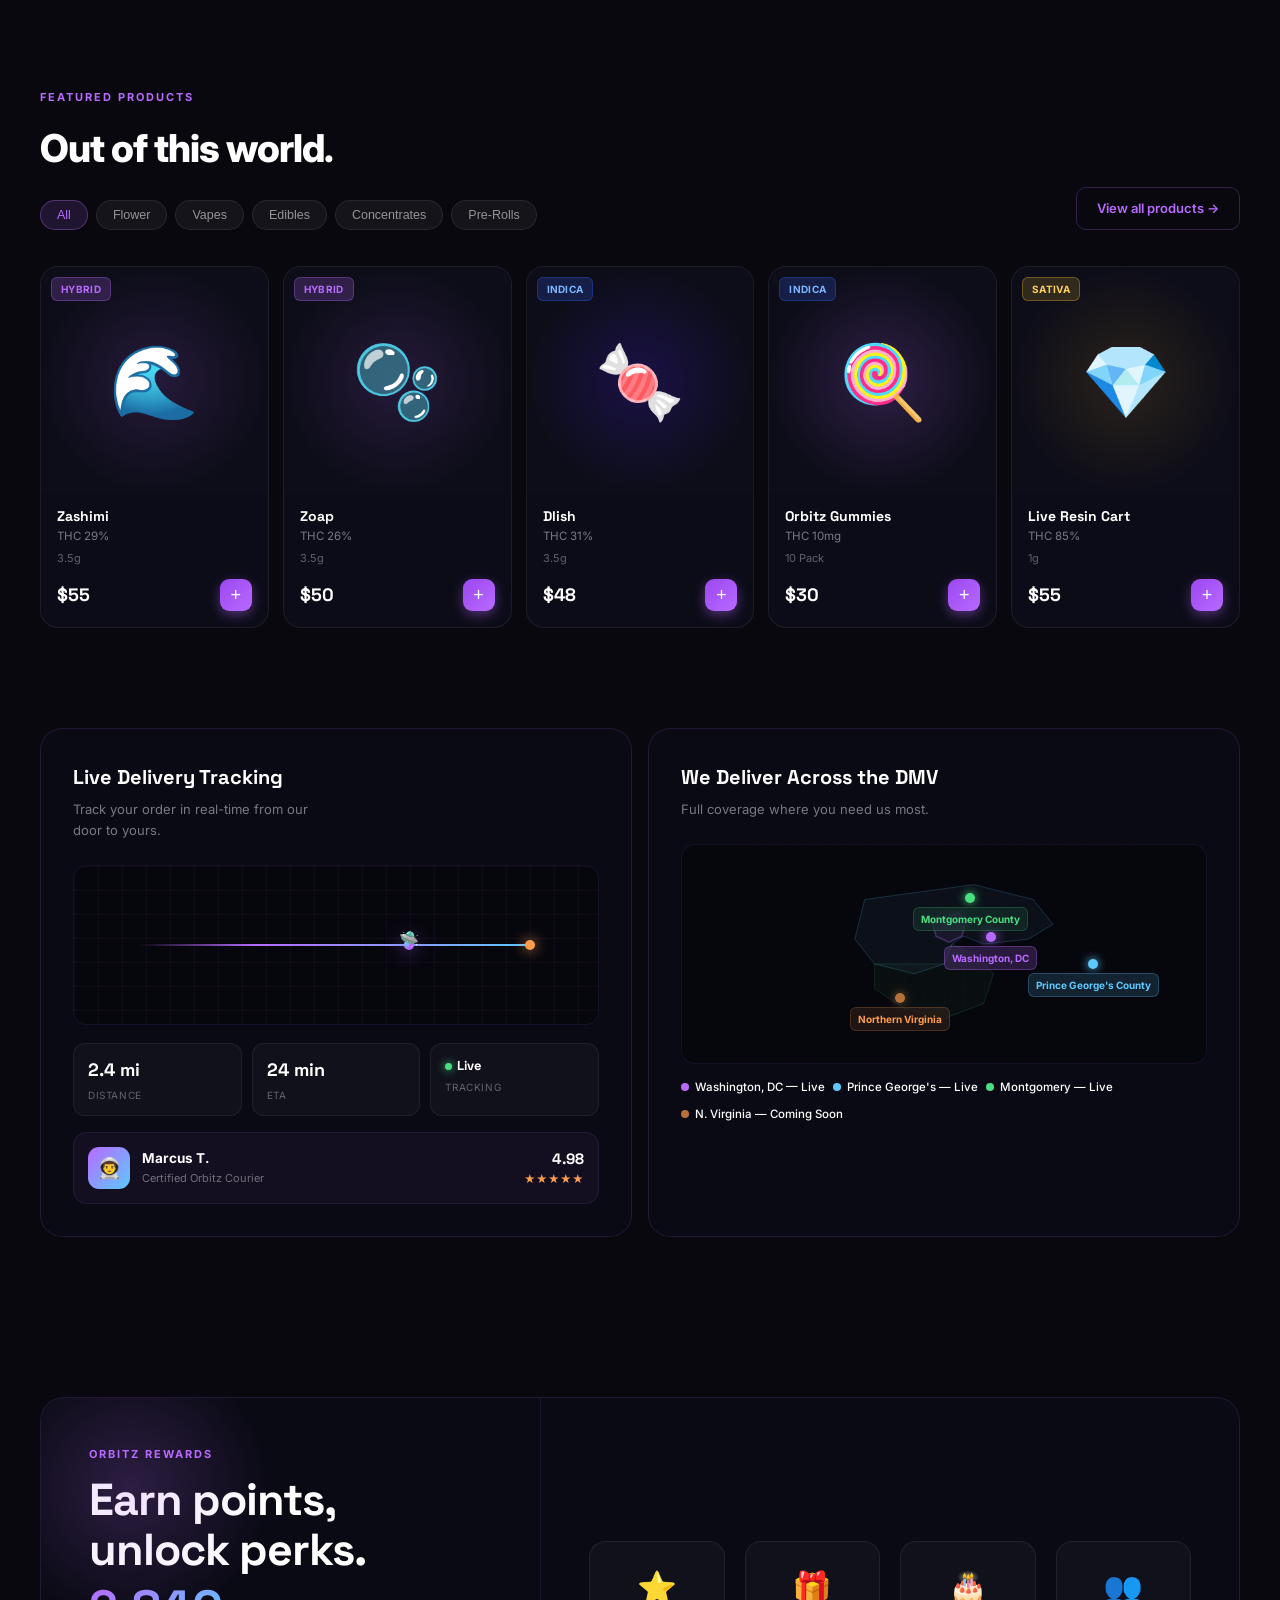
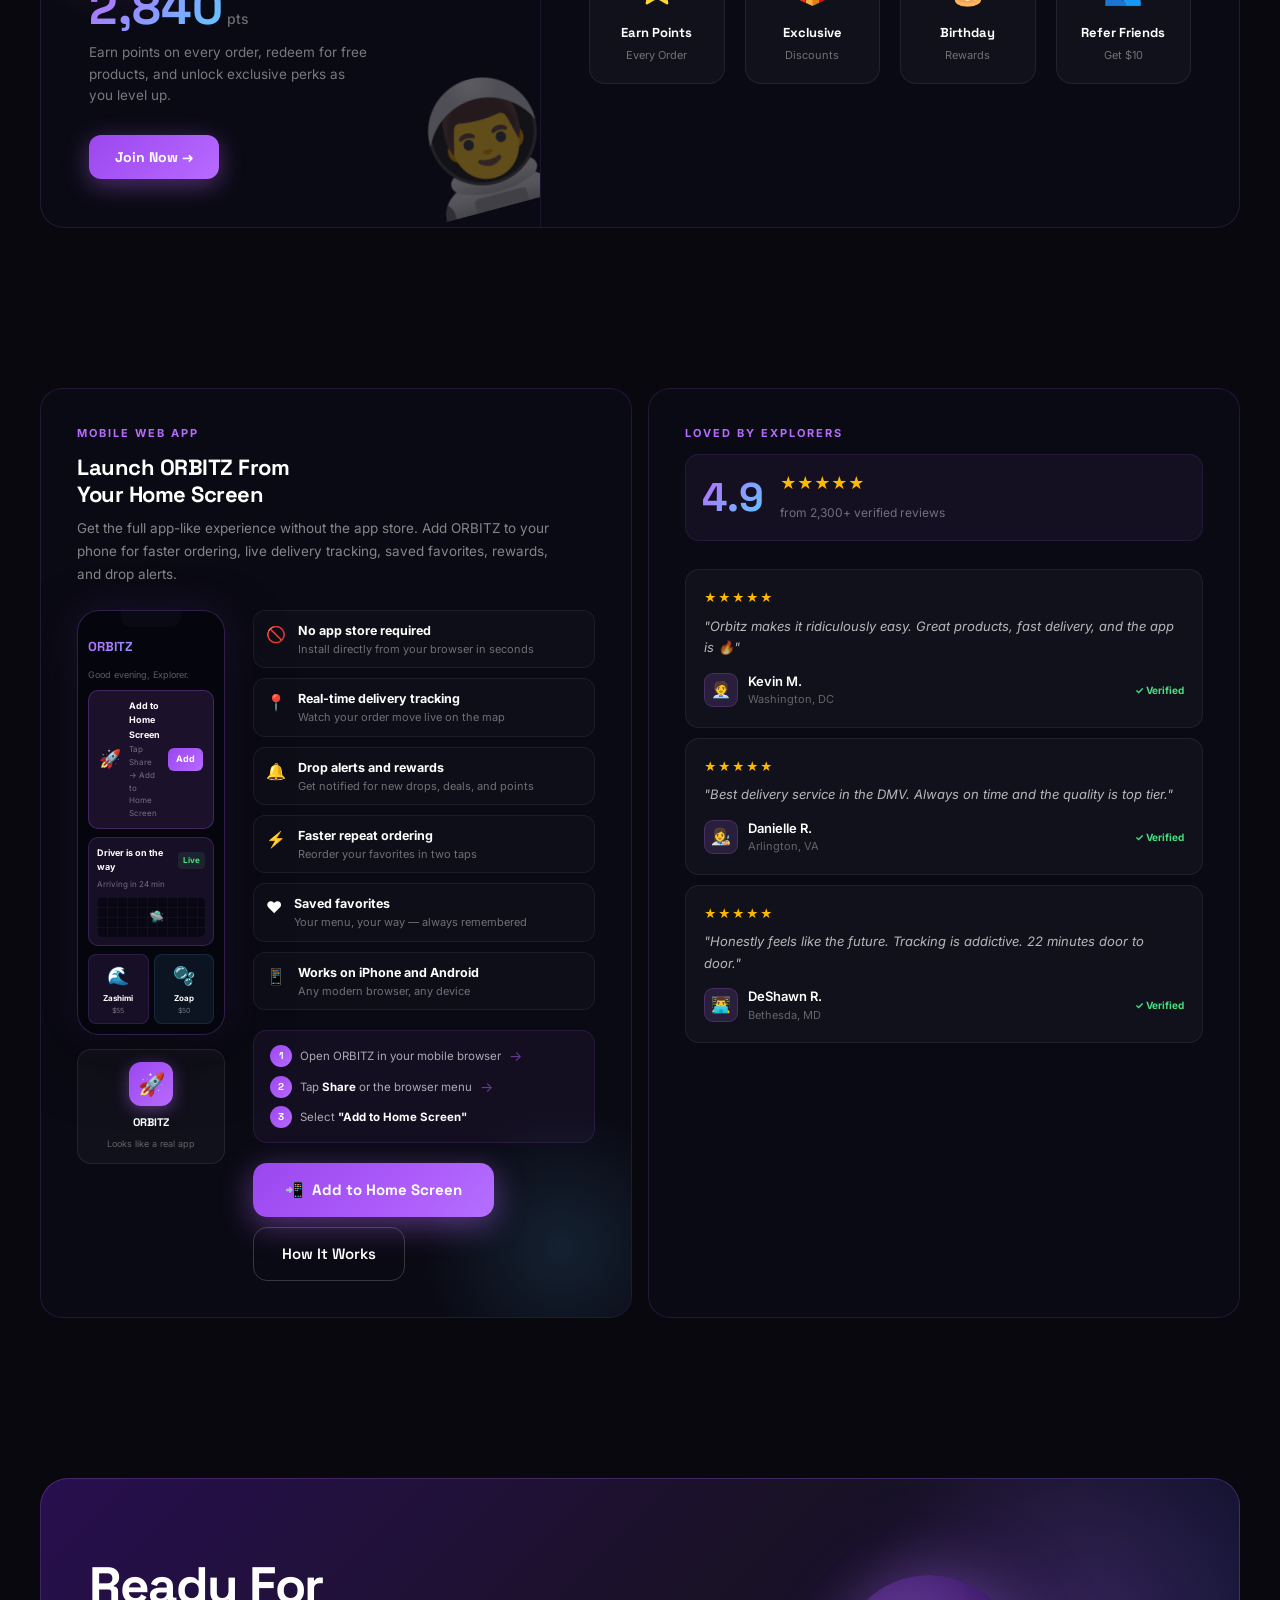
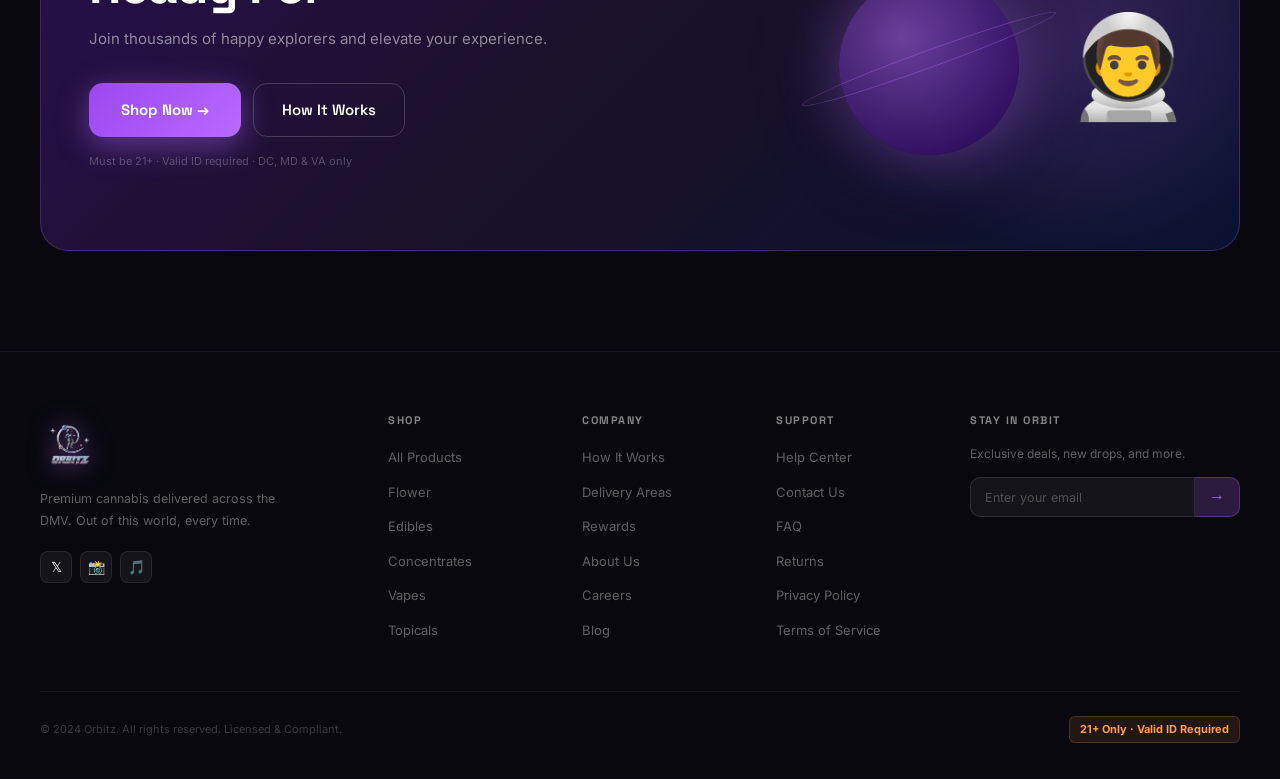
==== commit d7feed11: "Add files via upload" ====
--- a/index.html
+++ b/index.html
@@ -65,7 +65,7 @@
     
   <!-- Spaceman hero character -->
   <div class="hero-spaceman">
-    <img src="logo_full.png" alt="Orbitz Spaceman" class="hero-spaceman-img" />
+    <img src="spaceman.png" alt="Orbitz Spaceman" class="hero-spaceman-img" />
   </div>
     <div class="delivery-panel rv">
       <div class="dp-header">
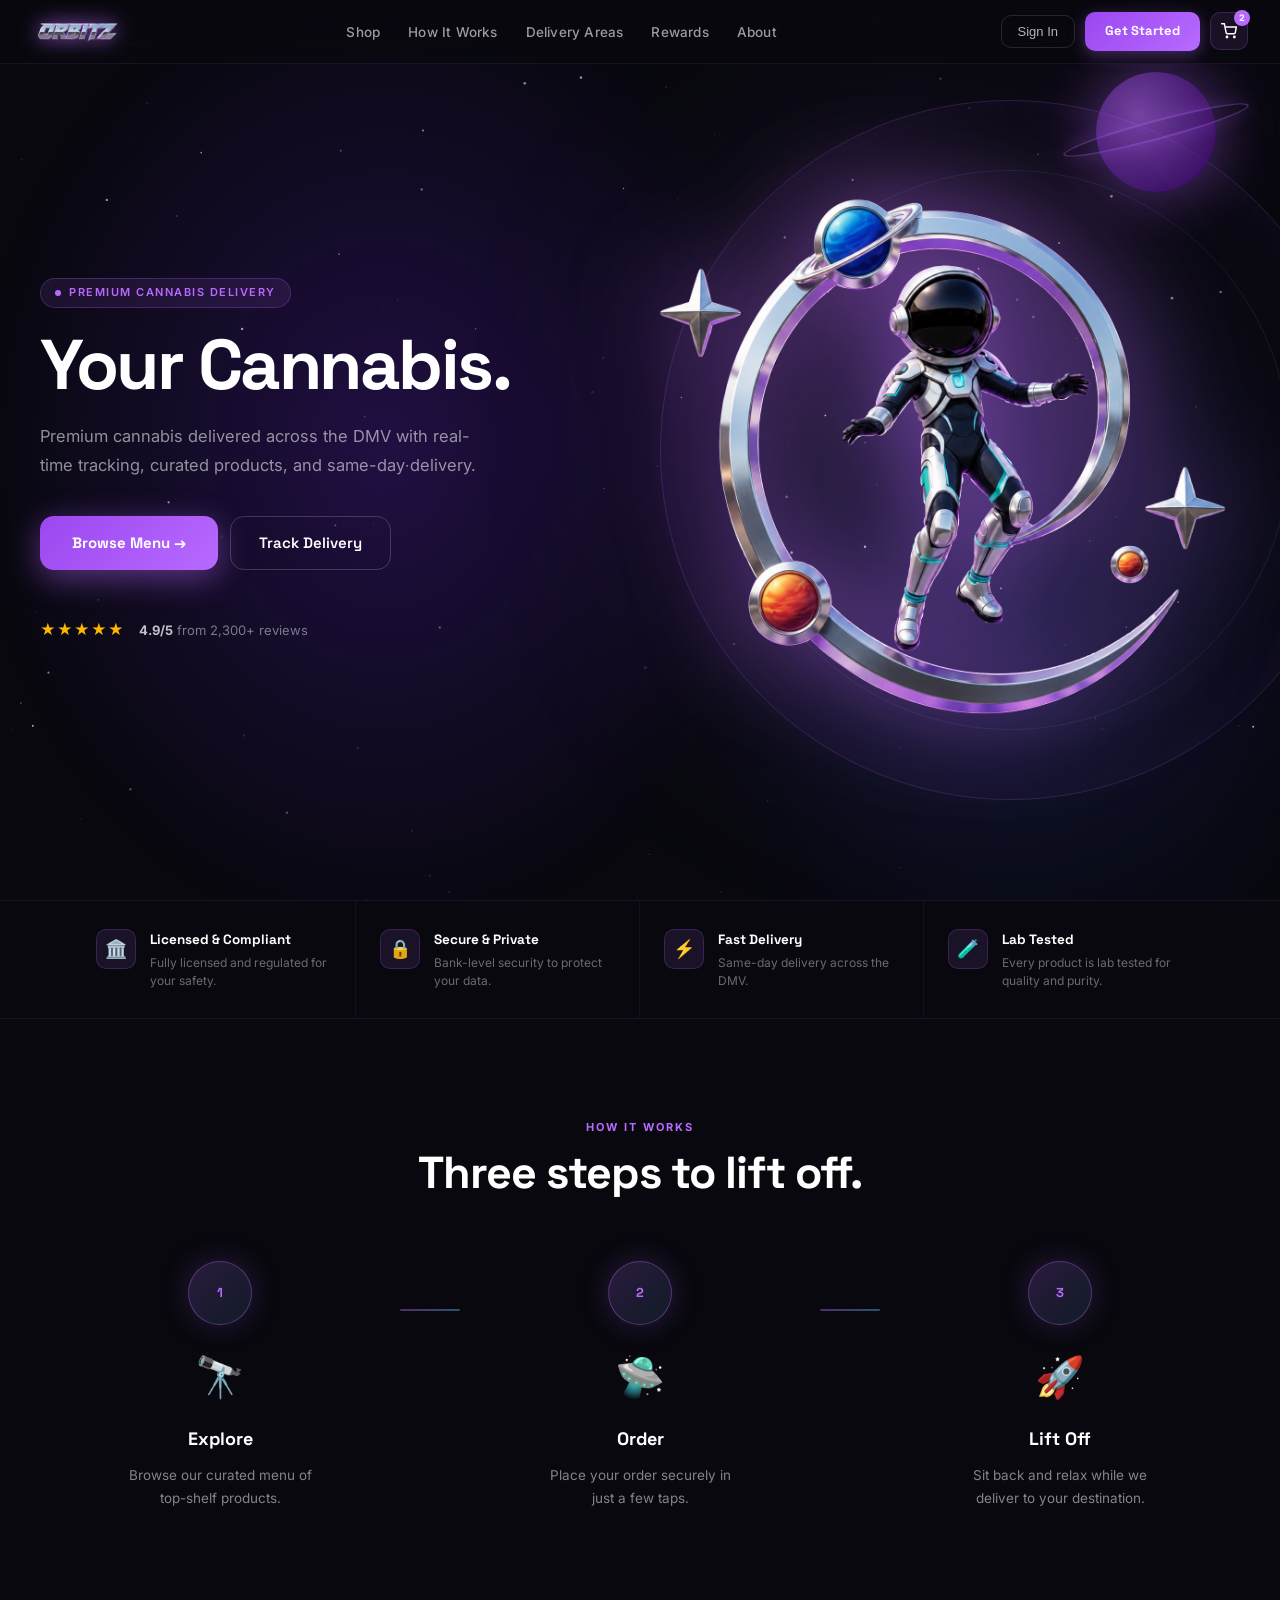
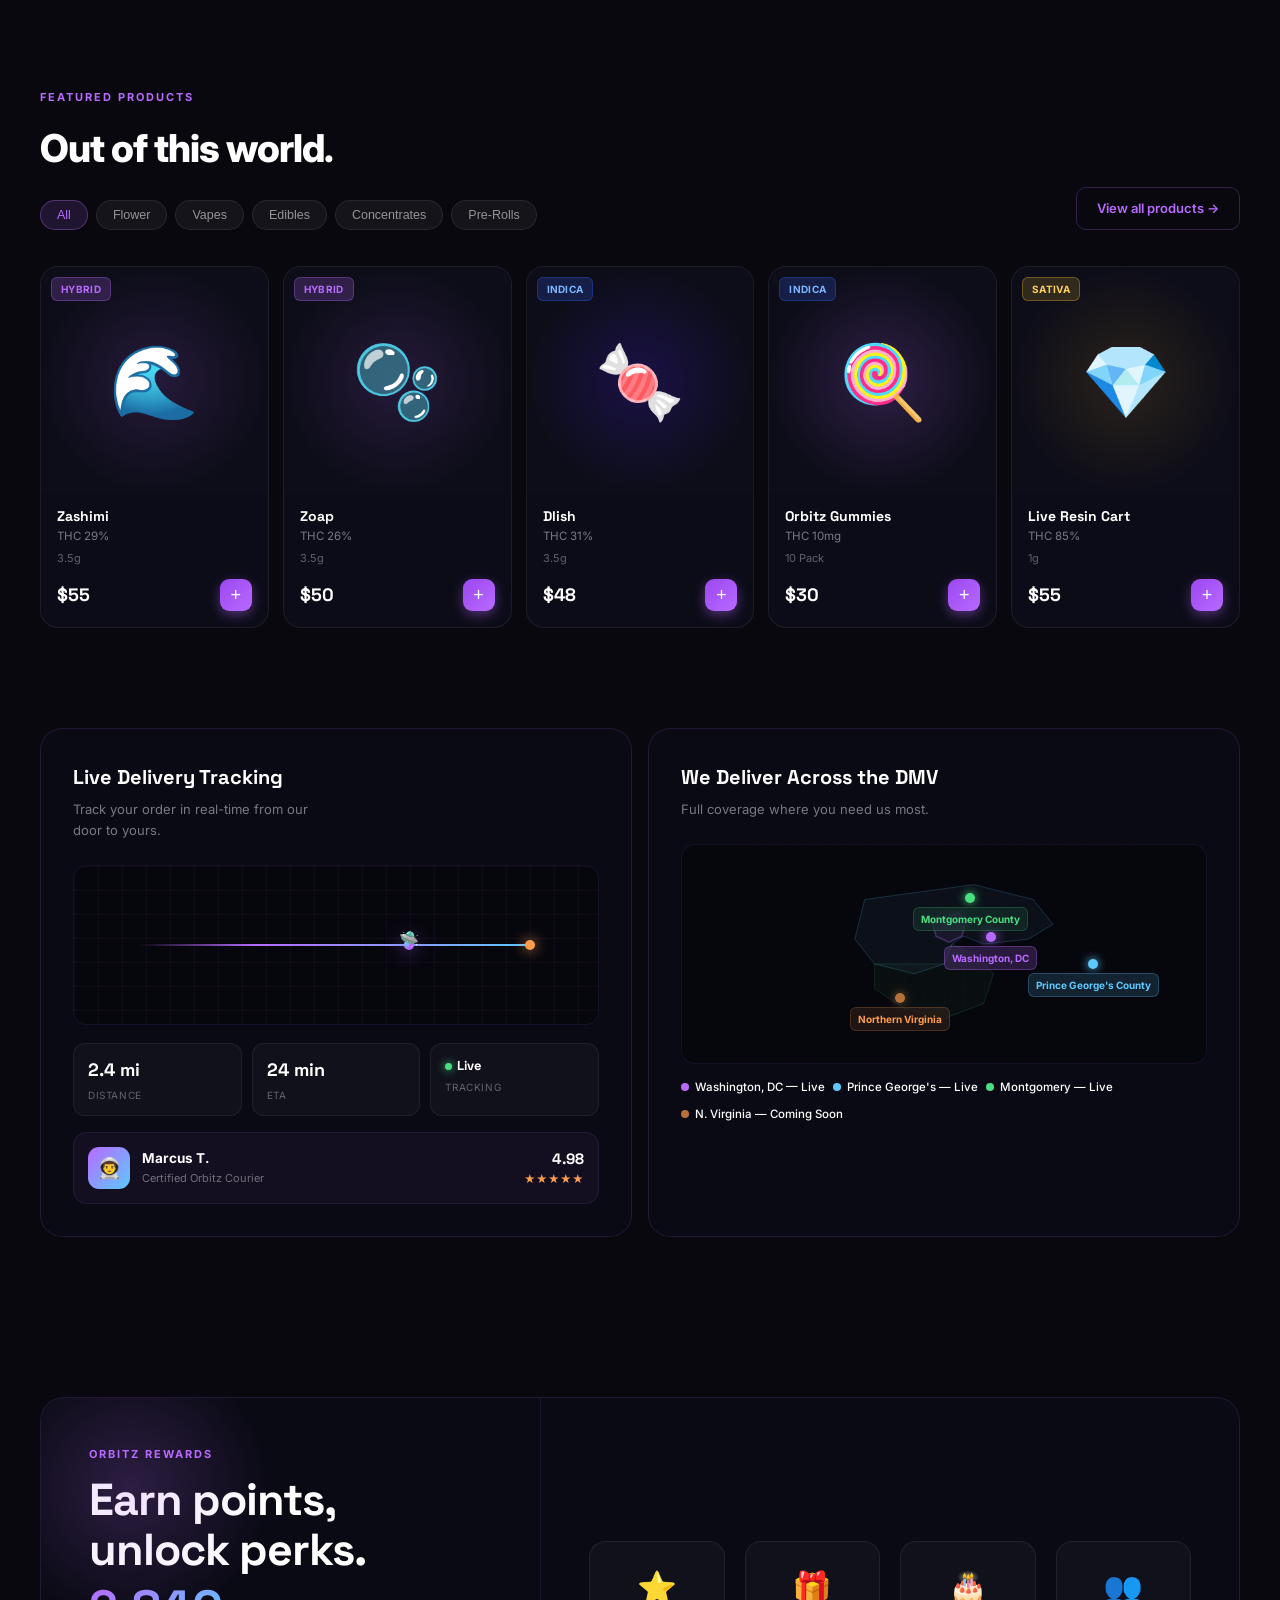
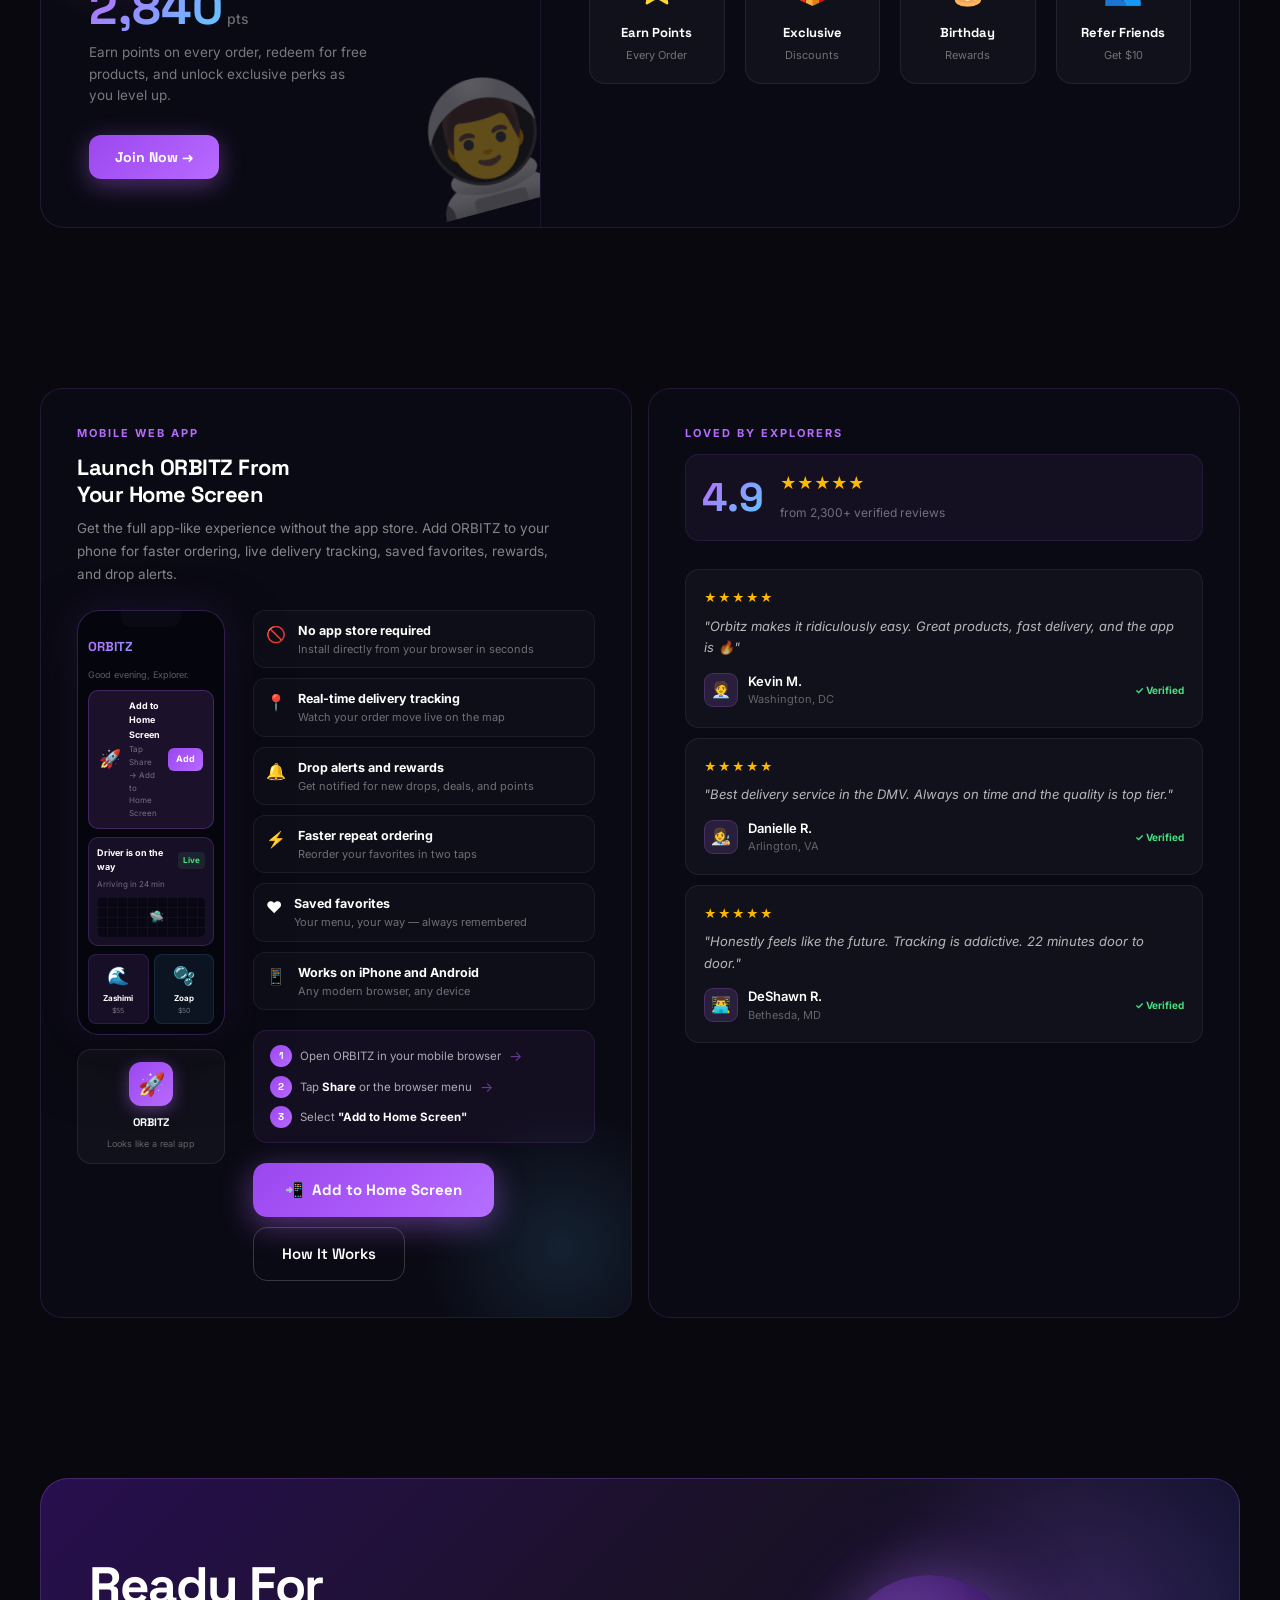
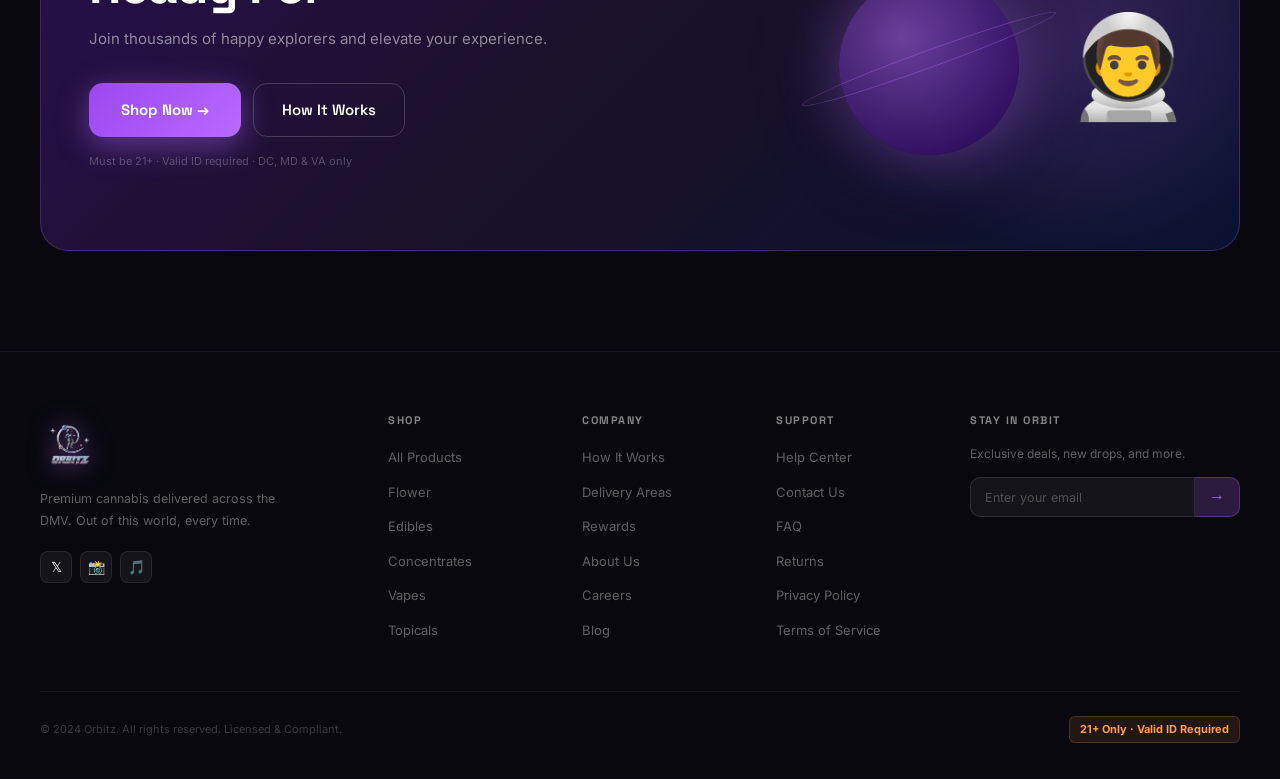
==== commit 7cbf9600: "Add files via upload" ====
--- a/index.html
+++ b/index.html
@@ -67,79 +67,6 @@
   <div class="hero-spaceman">
     <img src="spaceman.png" alt="Orbitz Spaceman" class="hero-spaceman-img" />
   </div>
-    <div class="delivery-panel rv">
-      <div class="dp-header">
-        <div class="dp-location">
-          <span class="dp-loc-label">Delivering to</span>
-          <span class="dp-loc-city">
-            Washington, DC
-            <svg viewBox="0 0 24 24" fill="none" stroke="currentColor" stroke-width="2.5"><polyline points="6 9 12 15 18 9"/></svg>
-          </span>
-        </div>
-        <div class="dp-icons">
-          <div class="dp-icon-btn">
-            <svg width="14" height="14" viewBox="0 0 24 24" fill="none" stroke="currentColor" stroke-width="2"><circle cx="11" cy="11" r="8"/><line x1="21" y1="21" x2="16.65" y2="16.65"/></svg>
-          </div>
-          <div class="dp-icon-btn">
-            <svg width="14" height="14" viewBox="0 0 24 24" fill="none" stroke="currentColor" stroke-width="2"><path d="M18 8A6 6 0 0 0 6 8c0 7-3 9-3 9h18s-3-2-3-9"/><path d="M13.73 21a2 2 0 0 1-3.46 0"/></svg>
-          </div>
-        </div>
-      </div>
-
-      <div class="dp-tracking">
-        <div class="dp-track-row">
-          <span class="dp-track-label"><span class="dp-track-dot"></span>Driver is on the way</span>
-          <span class="dp-track-eta">Arriving in 24 min</span>
-        </div>
-        <div class="dp-progress-wrap">
-          <div class="dp-progress-bar"></div>
-          <span class="dp-rocket">🚀</span>
-        </div>
-      </div>
-
-      <div class="dp-featured-hdr">
-        <span class="dp-featured-title">Featured</span>
-        <span class="dp-featured-link">View all →</span>
-      </div>
-      <div class="dp-products-scroll">
-        <div class="dp-prod">
-          <div class="dp-prod-img">🌊</div>
-          <div class="dp-prod-body">
-            <div class="dp-prod-type">Hybrid</div>
-            <div class="dp-prod-name">Zashimi</div>
-            <div class="dp-prod-size">3.5g</div>
-            <div class="dp-prod-price">$55</div>
-          </div>
-        </div>
-        <div class="dp-prod">
-          <div class="dp-prod-img">🫧</div>
-          <div class="dp-prod-body">
-            <div class="dp-prod-type">Hybrid</div>
-            <div class="dp-prod-name">Zoap</div>
-            <div class="dp-prod-size">3.5g</div>
-            <div class="dp-prod-price">$50</div>
-          </div>
-        </div>
-        <div class="dp-prod">
-          <div class="dp-prod-img">🍬</div>
-          <div class="dp-prod-body">
-            <div class="dp-prod-type">Indica</div>
-            <div class="dp-prod-name">Dlish</div>
-            <div class="dp-prod-size">3.5g</div>
-            <div class="dp-prod-price">$48</div>
-          </div>
-        </div>
-        <div class="dp-prod">
-          <div class="dp-prod-img">🍫</div>
-          <div class="dp-prod-body">
-            <div class="dp-prod-type">Edible</div>
-            <div class="dp-prod-name">Dark Matter</div>
-            <div class="dp-prod-size">10mg · 10pk</div>
-            <div class="dp-prod-price">$28</div>
-          </div>
-        </div>
-      </div>
-    </div>
   </div>
 </section>
 
--- a/style.css
+++ b/style.css
@@ -551,24 +551,23 @@
 /* ── HERO SPACEMAN ── */
 .hero-inner{position:relative}
 .hero-spaceman{
-  position:absolute;right:-20px;bottom:-60px;z-index:3;
+  display:flex;
+  align-items:center;
+  justify-content:center;
   pointer-events:none;
 }
 .hero-spaceman-img{
-  width:340px;height:auto;
-  filter:drop-shadow(0 0 40px rgba(184,106,255,.55)) drop-shadow(0 0 80px rgba(184,106,255,.2));
+  width:100%;max-width:580px;height:auto;
+  filter:drop-shadow(0 0 50px rgba(184,106,255,.6)) drop-shadow(0 0 100px rgba(184,106,255,.25));
   animation:spacefloat 5s ease-in-out infinite;
 }
 @keyframes spacefloat{
   0%,100%{transform:translateY(0) rotate(-2deg)}
-  50%{transform:translateY(-16px) rotate(2deg)}
-}
-/* Push delivery panel up on desktop so spaceman doesn't overlap */
+  50%{transform:translateY(-20px) rotate(2deg)}
+}
 @media(min-width:901px){
-  .hero-inner{grid-template-columns:1fr 1.05fr;align-items:center}
-  .hero-spaceman{right:-40px;bottom:-80px;width:360px}
-  .hero-spaceman-img{width:360px}
-  .delivery-panel{position:relative;z-index:2}
+  .hero-inner{grid-template-columns:1fr 1fr;align-items:center;gap:0}
+  .hero-spaceman-img{max-width:620px}
 }
 
 /* ── NAV LOGO (wordmark) ── */
@@ -669,11 +668,8 @@
 
 /* Responsive */
 @media(max-width:900px){
-  .hero-spaceman{
-    position:relative;right:auto;bottom:auto;
-    display:flex;justify-content:center;order:-1;
-  }
-  .hero-spaceman-img{width:220px}
+  .hero-spaceman{display:flex;justify-content:center;order:-1}
+  .hero-spaceman-img{max-width:340px}
   .pwa-body{grid-template-columns:1fr;gap:20px}
   .pwa-phone-wrap{flex-direction:row;justify-content:center;align-items:flex-start}
 }
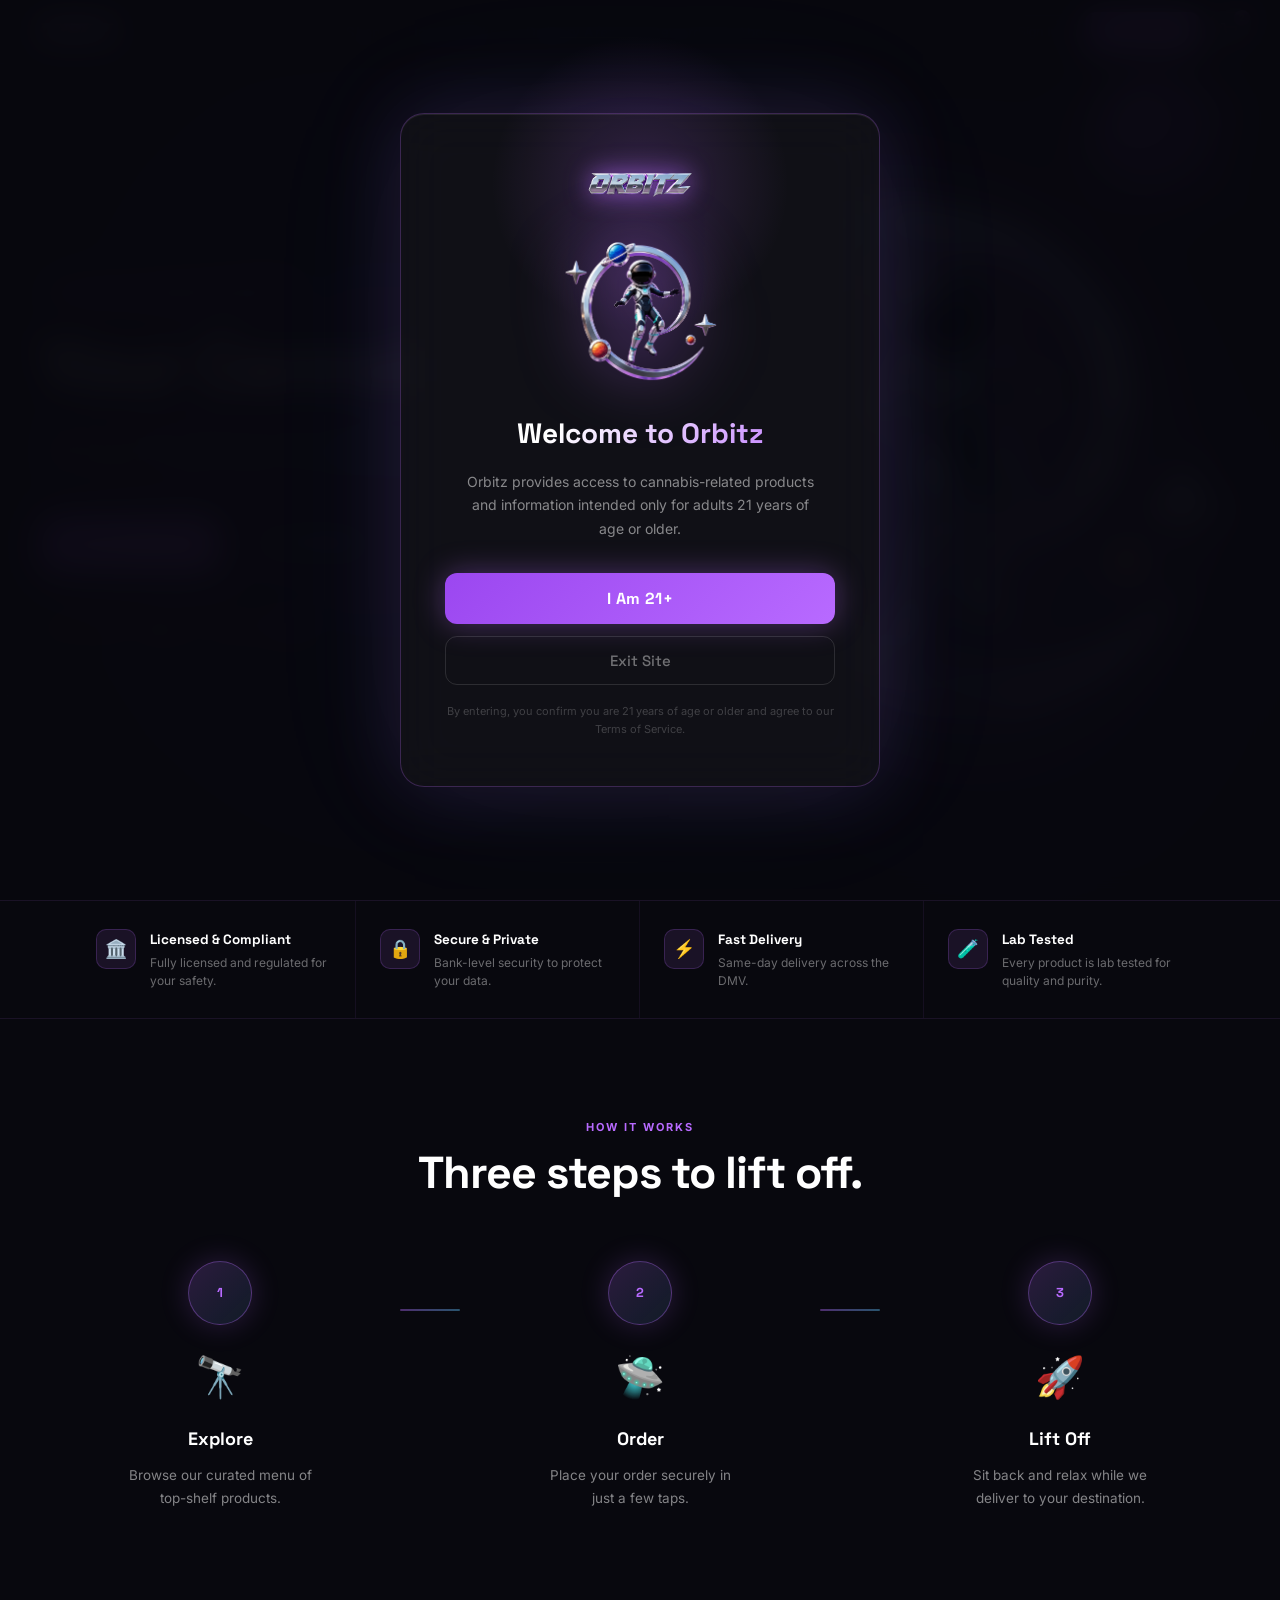
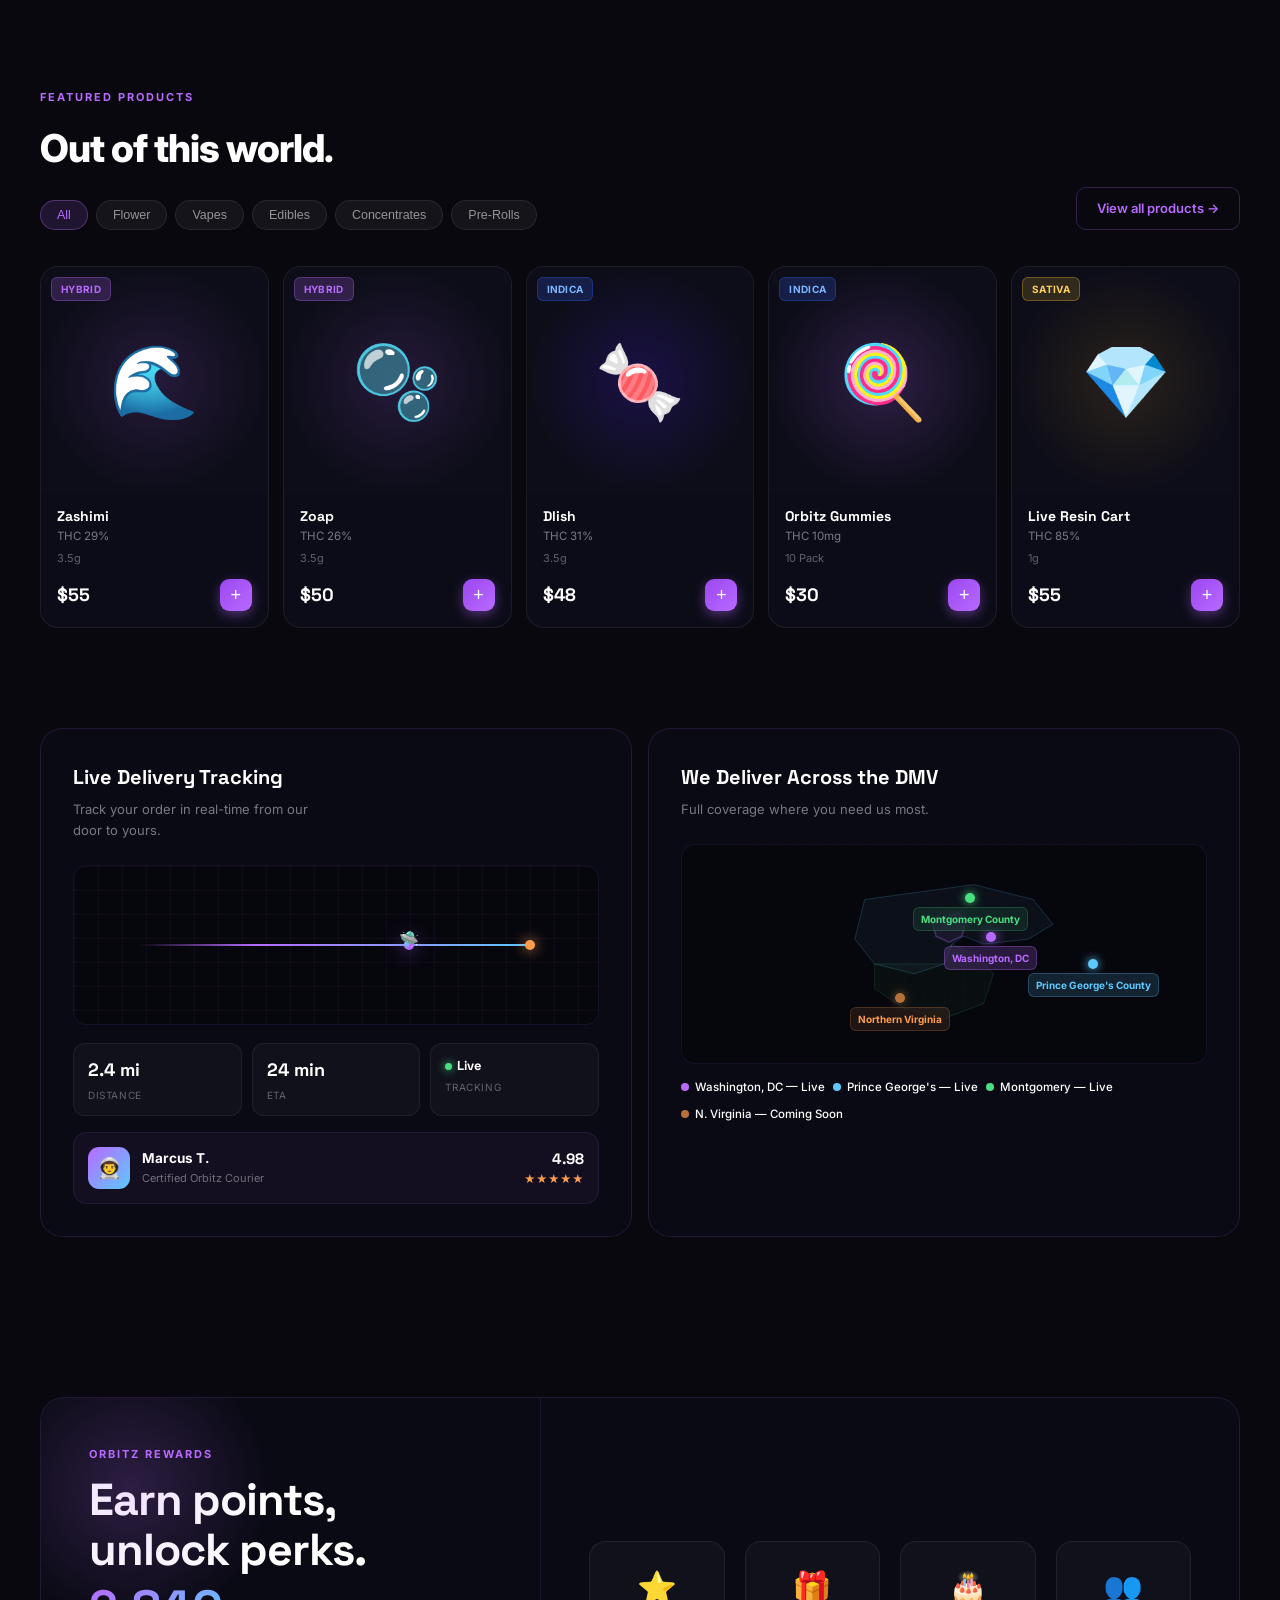
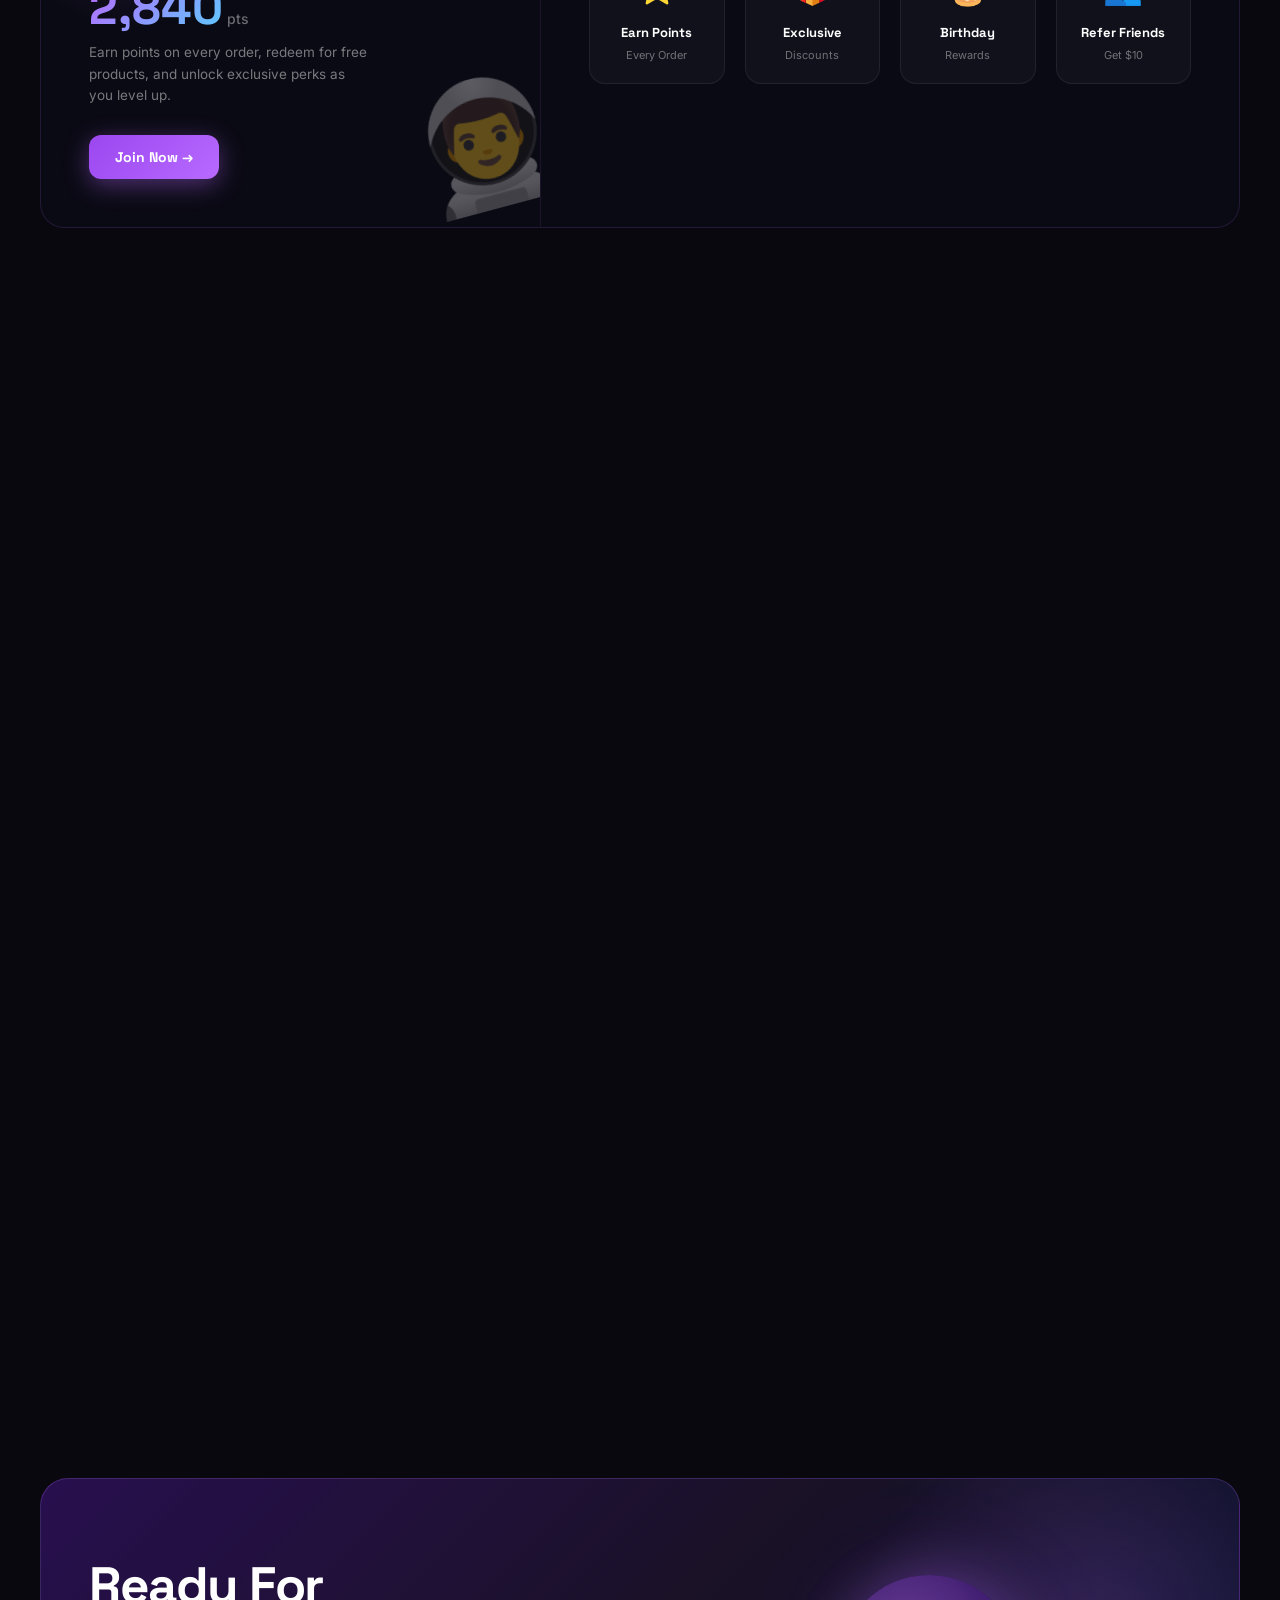
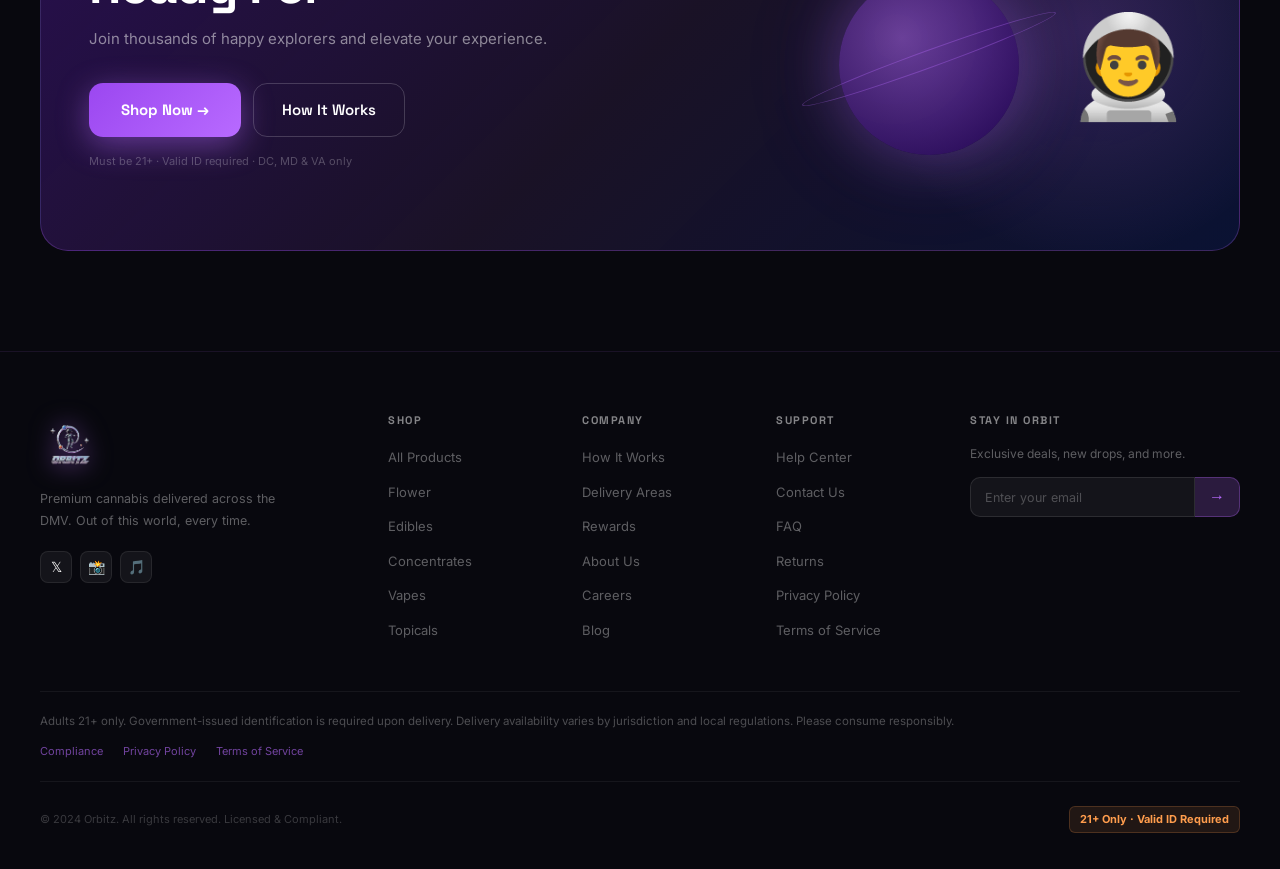
==== commit 7a39eab1: "Add files via upload" ====
--- a/index.html
+++ b/index.html
@@ -12,6 +12,23 @@
 <body>
 
 <!-- Star canvas -->
+
+<!-- ── AGE GATE ── -->
+<div id="age-gate">
+  <div class="ag-card">
+    <div class="ag-glow"></div>
+    <img src="logo_wordmark.png" alt="Orbitz" class="ag-logo" />
+    <img src="spaceman.png" alt="Orbitz Spaceman" class="ag-spaceman" />
+    <div class="ag-title">Welcome to Orbitz</div>
+    <p class="ag-copy">Orbitz provides access to cannabis-related products and information intended only for adults 21 years of age or older.</p>
+    <div class="ag-buttons">
+      <button class="ag-btn-primary" onclick="ageGateEnter()">I Am 21+</button>
+      <button class="ag-btn-secondary" onclick="window.location.href='https://www.google.com'">Exit Site</button>
+    </div>
+    <p class="ag-legal">By entering, you confirm you are 21 years of age or older and agree to our Terms of Service.</p>
+  </div>
+</div>
+
 <div class="starfield"><canvas id="stars"></canvas></div>
 
 <!-- ── NAV ── -->
@@ -657,6 +674,14 @@
         </div>
       </div>
     </div>
+    <div class="footer-compliance">
+      <p class="footer-compliance-text">Adults 21+ only. Government-issued identification is required upon delivery. Delivery availability varies by jurisdiction and local regulations. Please consume responsibly.</p>
+      <div class="footer-compliance-links">
+        <a href="compliance.html">Compliance</a>
+        <a href="#">Privacy Policy</a>
+        <a href="#">Terms of Service</a>
+      </div>
+    </div>
     <div class="footer-bottom">
       <span class="footer-legal">© 2024 Orbitz. All rights reserved. Licensed &amp; Compliant.</span>
       <span class="footer-age-badge">21+ Only · Valid ID Required</span>
--- a/style.css
+++ b/style.css
@@ -676,4 +676,191 @@
 @media(max-width:480px){
   .pwa-steps{flex-direction:column;align-items:flex-start;gap:10px}
   .pwa-step-arrow{transform:rotate(90deg)}
-}+}
+/* ═══════════════════════════════════════════
+   AGE GATE
+═══════════════════════════════════════════ */
+#age-gate{
+  position:fixed;inset:0;z-index:9999;
+  display:flex;align-items:center;justify-content:center;
+  background:rgba(8,8,14,.96);
+  backdrop-filter:blur(16px);-webkit-backdrop-filter:blur(16px);
+  opacity:1;transition:opacity .5s ease;
+  padding:20px;
+}
+#age-gate.hidden{opacity:0;pointer-events:none}
+.ag-card{
+  position:relative;
+  background:rgba(255,255,255,.04);
+  border:1px solid rgba(184,106,255,.25);
+  border-radius:24px;
+  padding:48px 44px;
+  max-width:480px;width:100%;
+  text-align:center;
+  box-shadow:0 0 80px rgba(184,106,255,.15),0 0 160px rgba(94,201,255,.06),inset 0 1px 0 rgba(255,255,255,.08);
+  backdrop-filter:blur(24px);-webkit-backdrop-filter:blur(24px);
+}
+.ag-glow{
+  position:absolute;top:-80px;left:50%;transform:translateX(-50%);
+  width:300px;height:300px;border-radius:50%;
+  background:radial-gradient(circle,rgba(184,106,255,.2) 0%,transparent 70%);
+  pointer-events:none;
+}
+.ag-logo{
+  height:44px;width:auto;
+  filter:drop-shadow(0 0 12px rgba(184,106,255,.7));
+  margin-bottom:8px;
+}
+.ag-spaceman{
+  width:160px;height:auto;
+  filter:drop-shadow(0 0 30px rgba(184,106,255,.5));
+  animation:spacefloat 5s ease-in-out infinite;
+  margin:16px auto 24px;
+  display:block;
+}
+.ag-title{
+  font-family:'Space Grotesk',sans-serif;
+  font-size:28px;font-weight:800;
+  background:linear-gradient(135deg,#fff 30%,#B86AFF);
+  -webkit-background-clip:text;-webkit-text-fill-color:transparent;background-clip:text;
+  margin-bottom:14px;
+}
+.ag-copy{
+  font-size:14px;line-height:1.7;
+  color:rgba(255,255,255,.5);
+  margin-bottom:32px;
+  max-width:360px;margin-left:auto;margin-right:auto;
+}
+.ag-buttons{
+  display:flex;flex-direction:column;gap:12px;
+}
+.ag-btn-primary{
+  display:block;width:100%;
+  padding:15px;border-radius:12px;border:none;
+  background:linear-gradient(135deg,#9B47F0,#B86AFF);
+  color:#fff;font-family:'Space Grotesk',sans-serif;
+  font-size:16px;font-weight:700;letter-spacing:.03em;
+  cursor:pointer;
+  box-shadow:0 0 30px rgba(184,106,255,.35);
+  transition:all .2s;
+}
+.ag-btn-primary:hover{
+  transform:translateY(-2px);
+  box-shadow:0 0 45px rgba(184,106,255,.55);
+}
+.ag-btn-secondary{
+  display:block;width:100%;
+  padding:14px;border-radius:12px;
+  background:transparent;
+  border:1px solid rgba(255,255,255,.12);
+  color:rgba(255,255,255,.4);
+  font-family:'Space Grotesk',sans-serif;
+  font-size:15px;font-weight:500;
+  cursor:pointer;transition:all .2s;
+}
+.ag-btn-secondary:hover{
+  border-color:rgba(255,255,255,.25);
+  color:rgba(255,255,255,.65);
+}
+.ag-legal{
+  margin-top:18px;
+  font-size:11px;color:rgba(255,255,255,.2);
+  line-height:1.6;
+}
+
+/* ═══════════════════════════════════════════
+   FOOTER COMPLIANCE DISCLAIMER
+═══════════════════════════════════════════ */
+.footer-compliance{
+  border-top:1px solid rgba(255,255,255,.06);
+  padding:20px 0;
+  margin-bottom:0;
+}
+.footer-compliance-text{
+  font-size:11.5px;color:rgba(255,255,255,.28);
+  line-height:1.7;margin-bottom:12px;
+}
+.footer-compliance-links{
+  display:flex;gap:20px;flex-wrap:wrap;
+}
+.footer-compliance-links a{
+  font-size:11px;color:rgba(184,106,255,.6);
+  text-decoration:none;transition:color .2s;
+}
+.footer-compliance-links a:hover{color:#B86AFF}
+
+/* ═══════════════════════════════════════════
+   COMPLIANCE PAGE
+═══════════════════════════════════════════ */
+.compliance-hero{
+  min-height:38vh;
+  display:flex;align-items:center;justify-content:center;
+  text-align:center;
+  padding:120px 24px 60px;
+  position:relative;overflow:hidden;
+}
+.compliance-hero-glow{
+  position:absolute;top:-100px;left:50%;transform:translateX(-50%);
+  width:600px;height:400px;border-radius:50%;
+  background:radial-gradient(circle,rgba(184,106,255,.18) 0%,transparent 70%);
+  pointer-events:none;
+}
+.compliance-hero-eyebrow{
+  font-size:11px;letter-spacing:.18em;text-transform:uppercase;
+  color:var(--p);font-weight:600;margin-bottom:14px;
+}
+.compliance-hero-title{
+  font-family:'Space Grotesk',sans-serif;
+  font-size:clamp(36px,6vw,64px);font-weight:800;
+  background:linear-gradient(135deg,#fff 30%,#B86AFF 70%,#5EC9FF);
+  -webkit-background-clip:text;-webkit-text-fill-color:transparent;background-clip:text;
+  margin-bottom:16px;line-height:1.1;
+}
+.compliance-hero-sub{
+  font-size:16px;color:rgba(255,255,255,.45);
+  max-width:520px;margin:0 auto;line-height:1.7;
+}
+.compliance-section{
+  max-width:900px;margin:0 auto;
+  padding:0 24px 80px;
+}
+.compliance-grid{
+  display:grid;
+  grid-template-columns:repeat(auto-fill,minmax(380px,1fr));
+  gap:20px;
+}
+.compliance-card{
+  background:rgba(255,255,255,.03);
+  border:1px solid rgba(184,106,255,.15);
+  border-radius:16px;padding:28px;
+  backdrop-filter:blur(12px);-webkit-backdrop-filter:blur(12px);
+  transition:border-color .3s,box-shadow .3s;
+}
+.compliance-card:hover{
+  border-color:rgba(184,106,255,.3);
+  box-shadow:0 0 30px rgba(184,106,255,.08);
+}
+.compliance-card-icon{
+  font-size:28px;margin-bottom:14px;
+}
+.compliance-card-title{
+  font-family:'Space Grotesk',sans-serif;
+  font-size:16px;font-weight:700;color:#fff;
+  margin-bottom:10px;
+}
+.compliance-card-body{
+  font-size:13.5px;color:rgba(255,255,255,.45);
+  line-height:1.75;
+}
+.compliance-back{
+  display:inline-flex;align-items:center;gap:8px;
+  color:rgba(184,106,255,.7);font-size:13px;
+  text-decoration:none;margin-bottom:40px;
+  transition:color .2s;
+}
+.compliance-back:hover{color:#B86AFF}
+@media(max-width:640px){
+  .compliance-grid{grid-template-columns:1fr}
+  .ag-card{padding:36px 24px}
+  .ag-title{font-size:24px}
+}
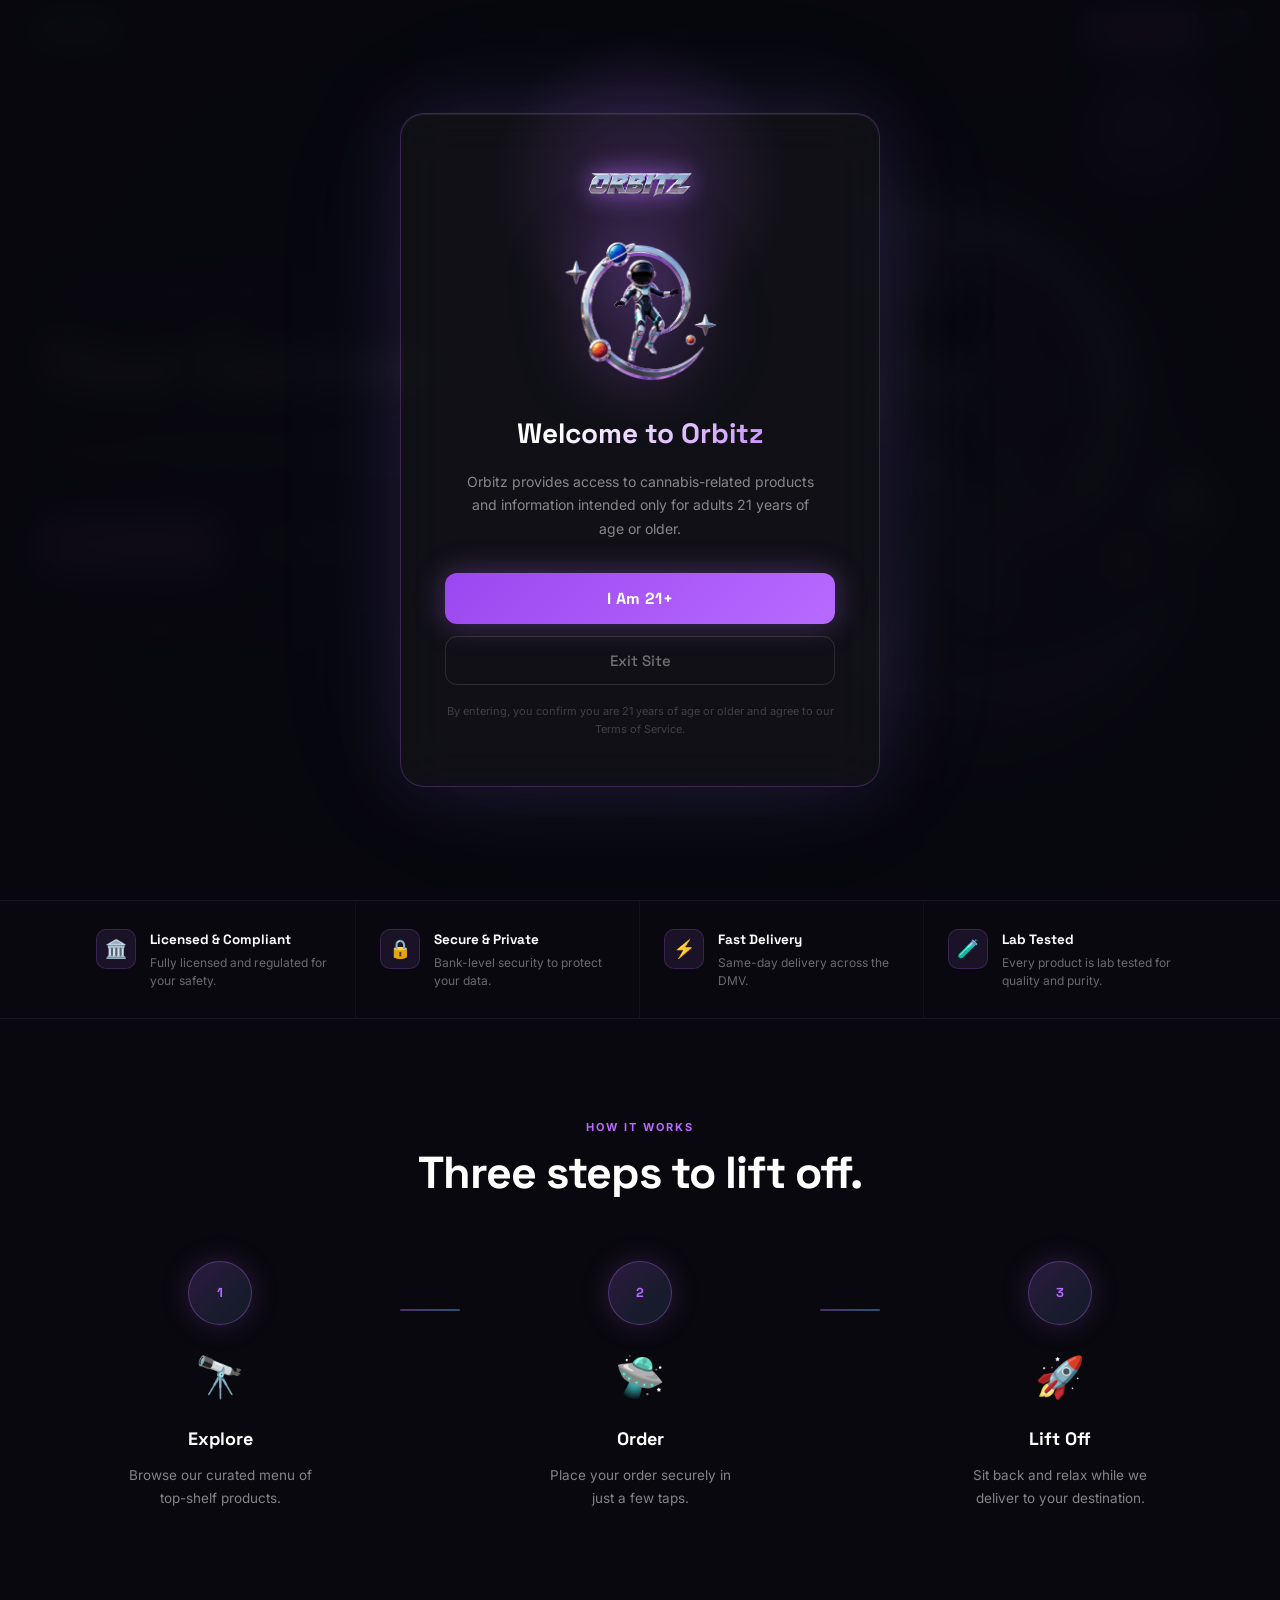
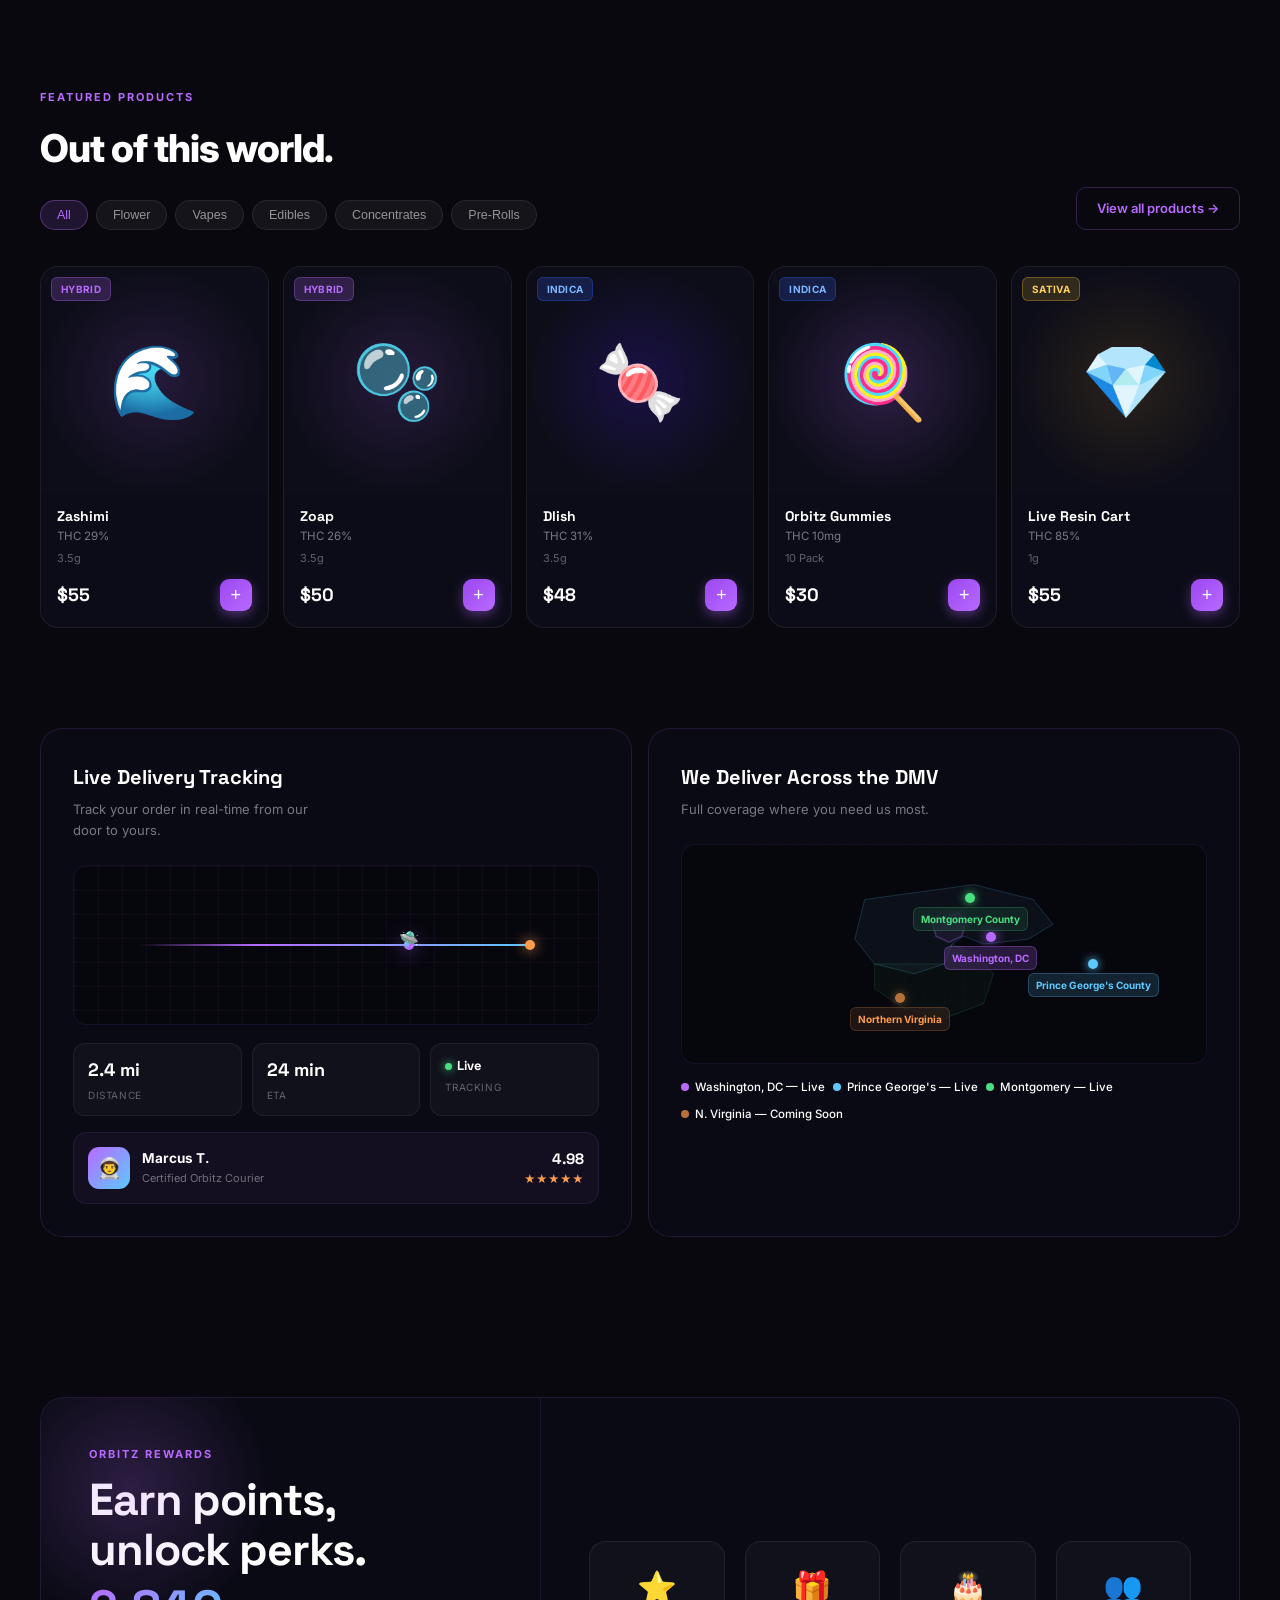
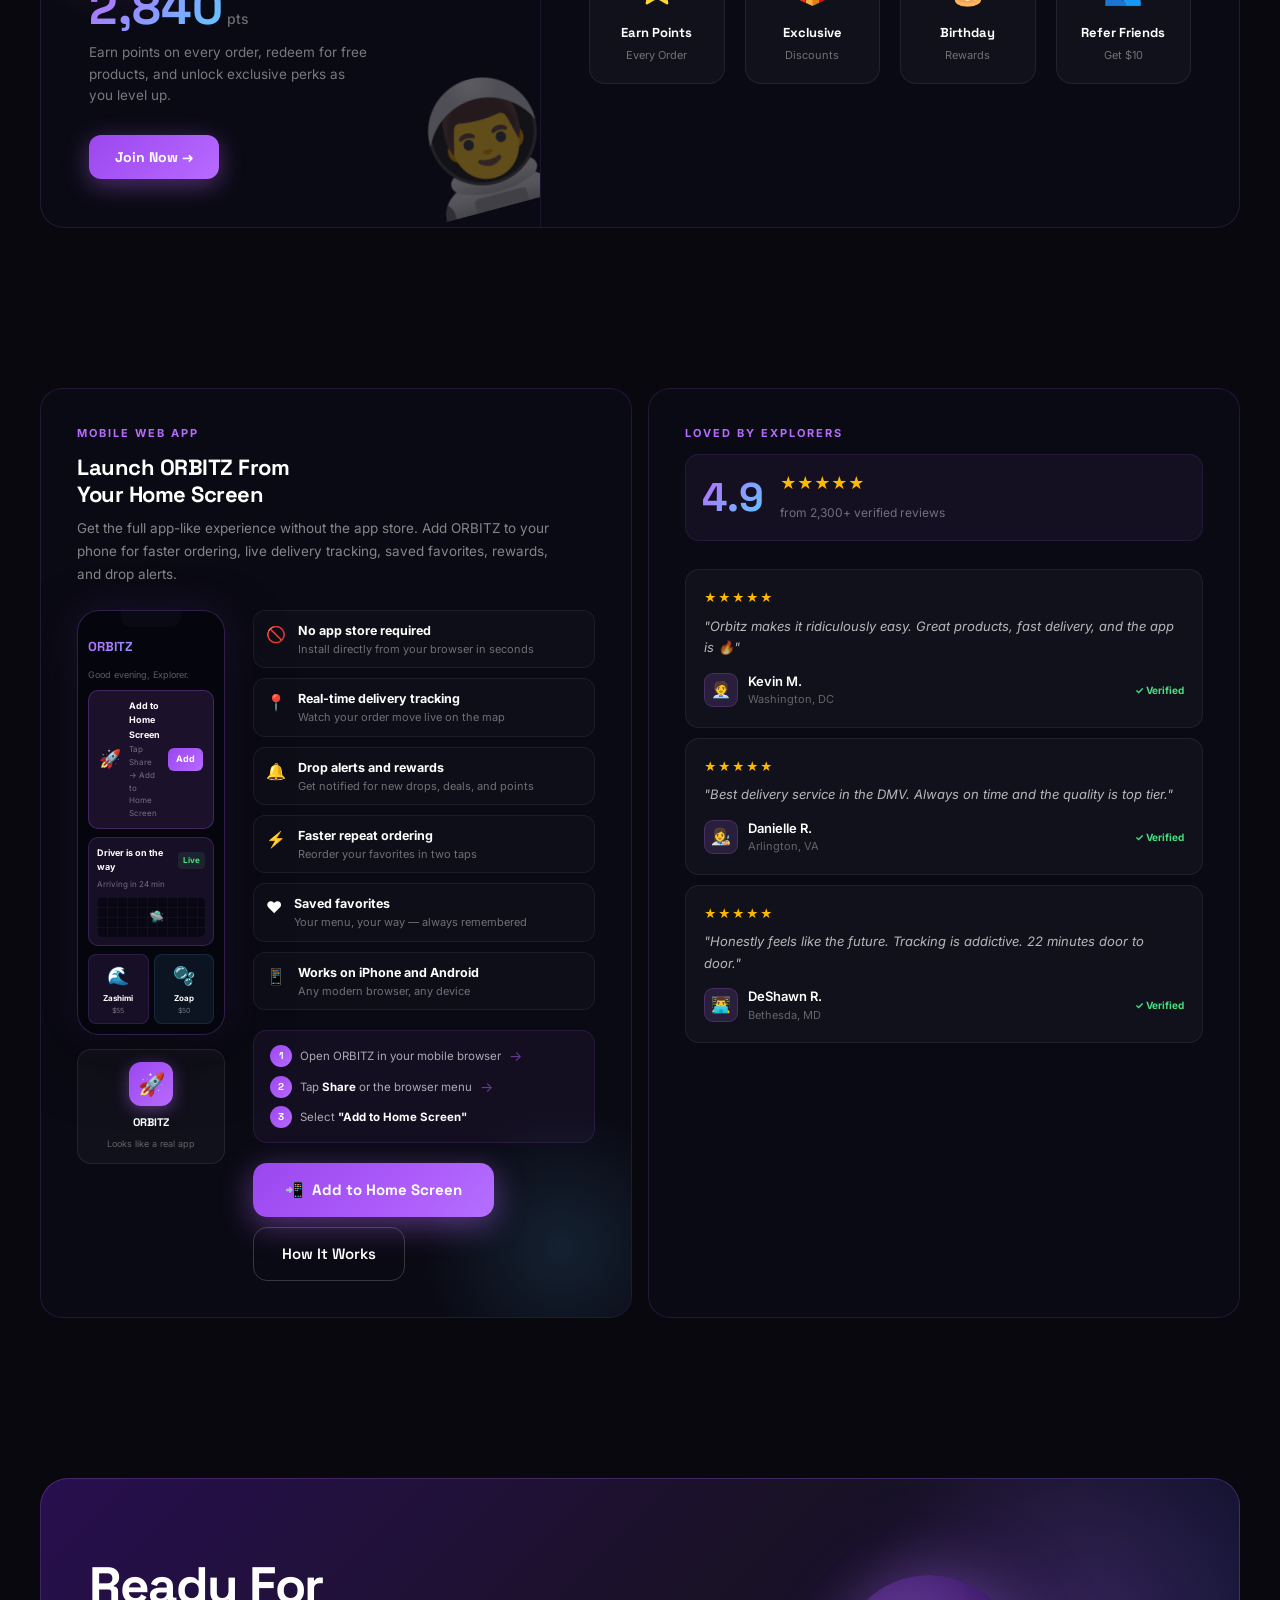
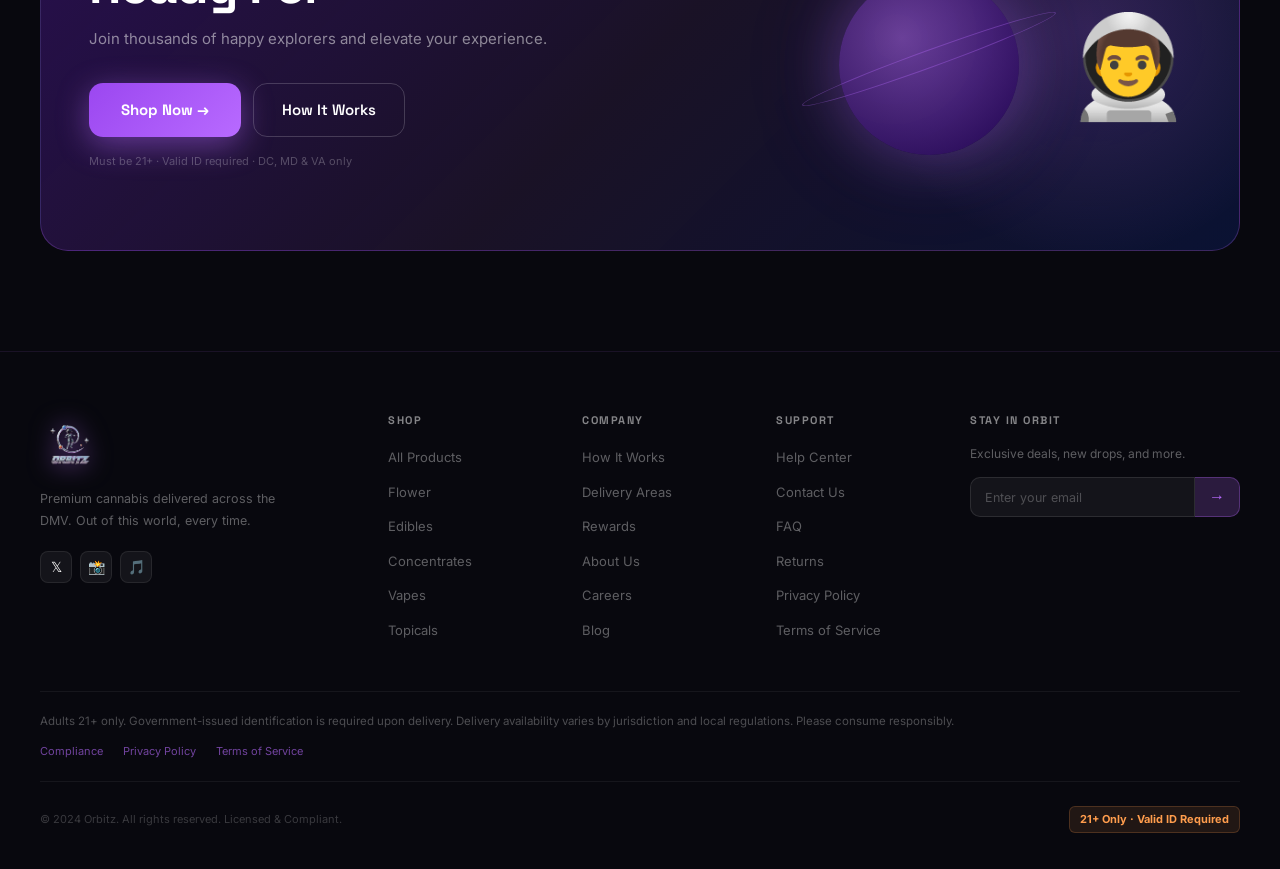
==== commit dff4e1d0: "Add files via upload" ====
--- a/index.html
+++ b/index.html
@@ -45,7 +45,7 @@
     <li><a href="#about">About</a></li>
   </ul>
   <div class="nav-right">
-    <button class="btn-signin">Sign In</button>
+    <button class="btn-signin" onclick="window.location.href='account/index.html'">Sign In</button>
     <a href="#products" class="btn-nav-cta">Get Started</a>
     <div class="nav-cart">
       <svg width="16" height="16" viewBox="0 0 24 24" fill="none" stroke="currentColor" stroke-width="2.2" stroke-linecap="round" stroke-linejoin="round"><circle cx="9" cy="21" r="1"/><circle cx="20" cy="21" r="1"/><path d="M1 1h4l2.68 13.39a2 2 0 0 0 2 1.61h9.72a2 2 0 0 0 2-1.61L23 6H6"/></svg>
@@ -539,7 +539,7 @@
 
           <!-- CTAs -->
           <div class="pwa-ctas">
-            <a href="#" class="btn-primary-lg pwa-cta-main">
+            <a href="account/index.html" class="btn-primary-lg pwa-cta-main">
               <span>📲</span> Add to Home Screen
             </a>
             <a href="#how" class="btn-outline-lg">How It Works</a>
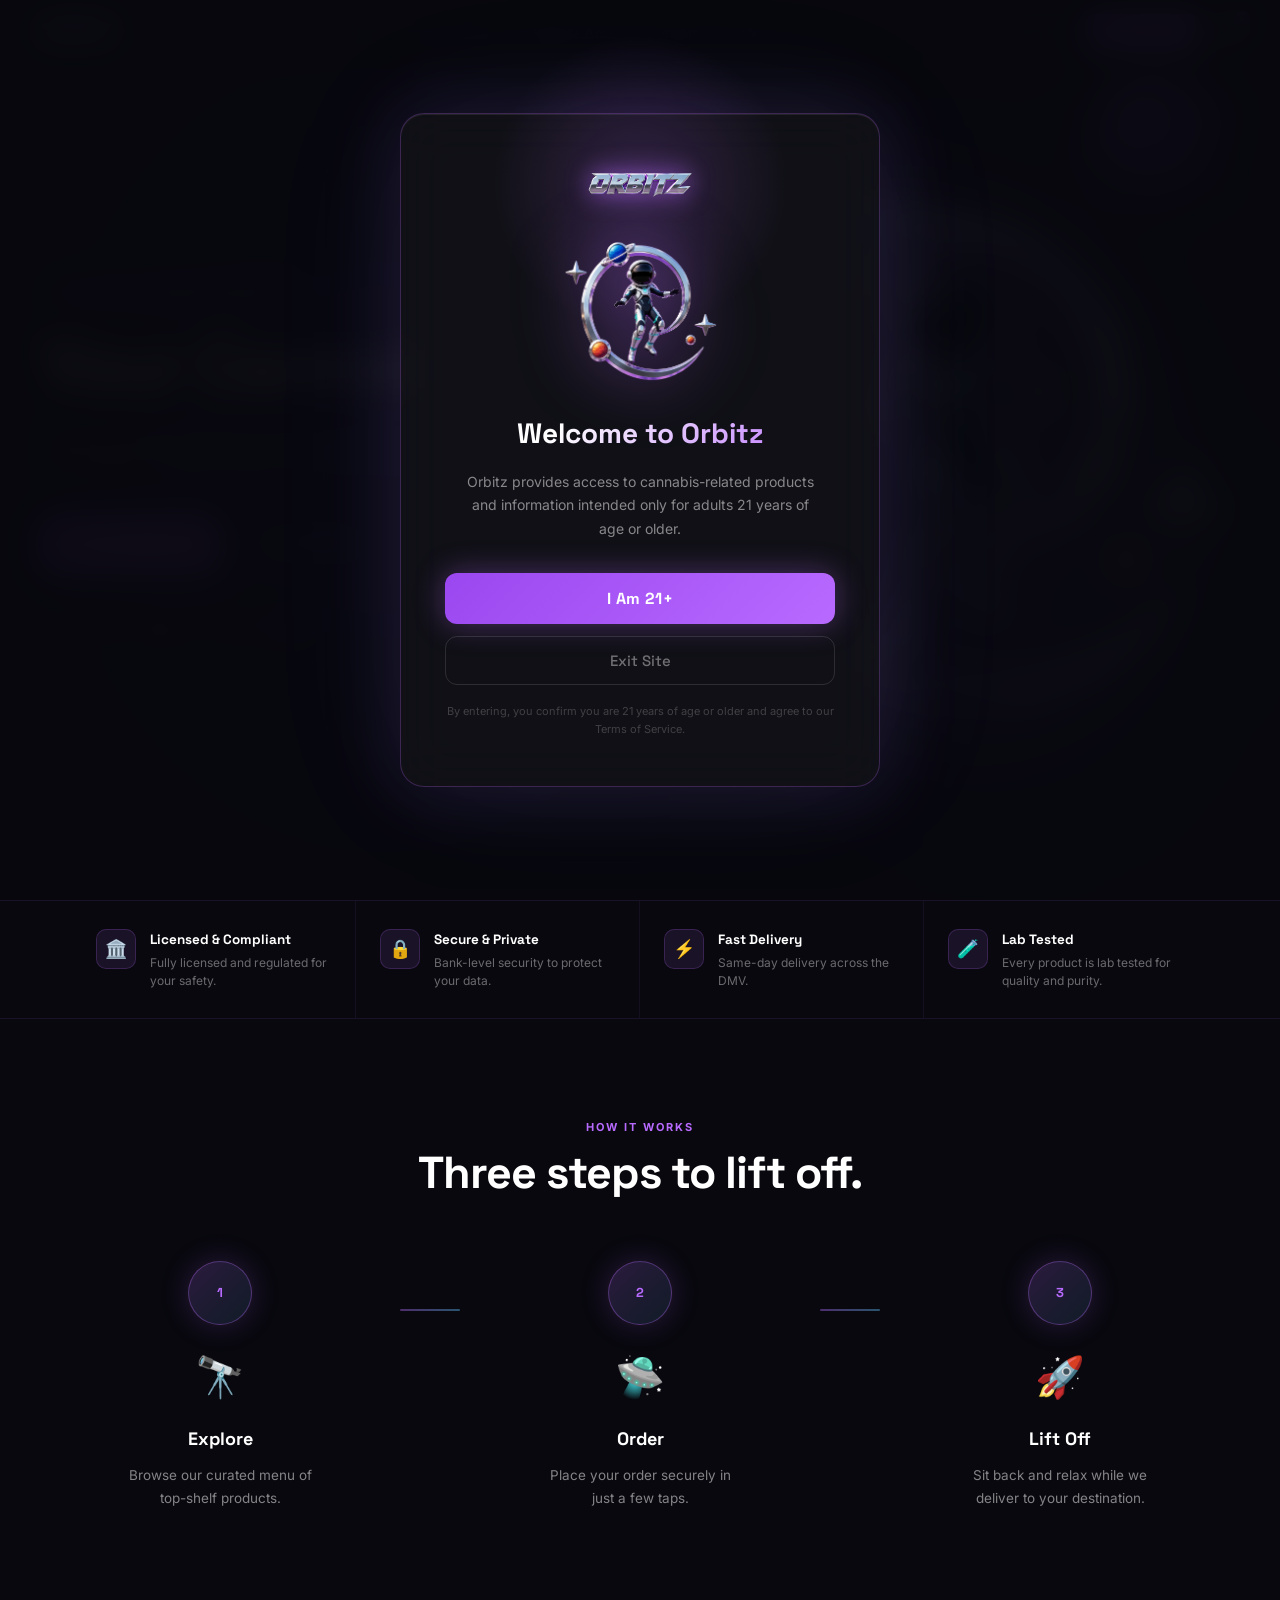
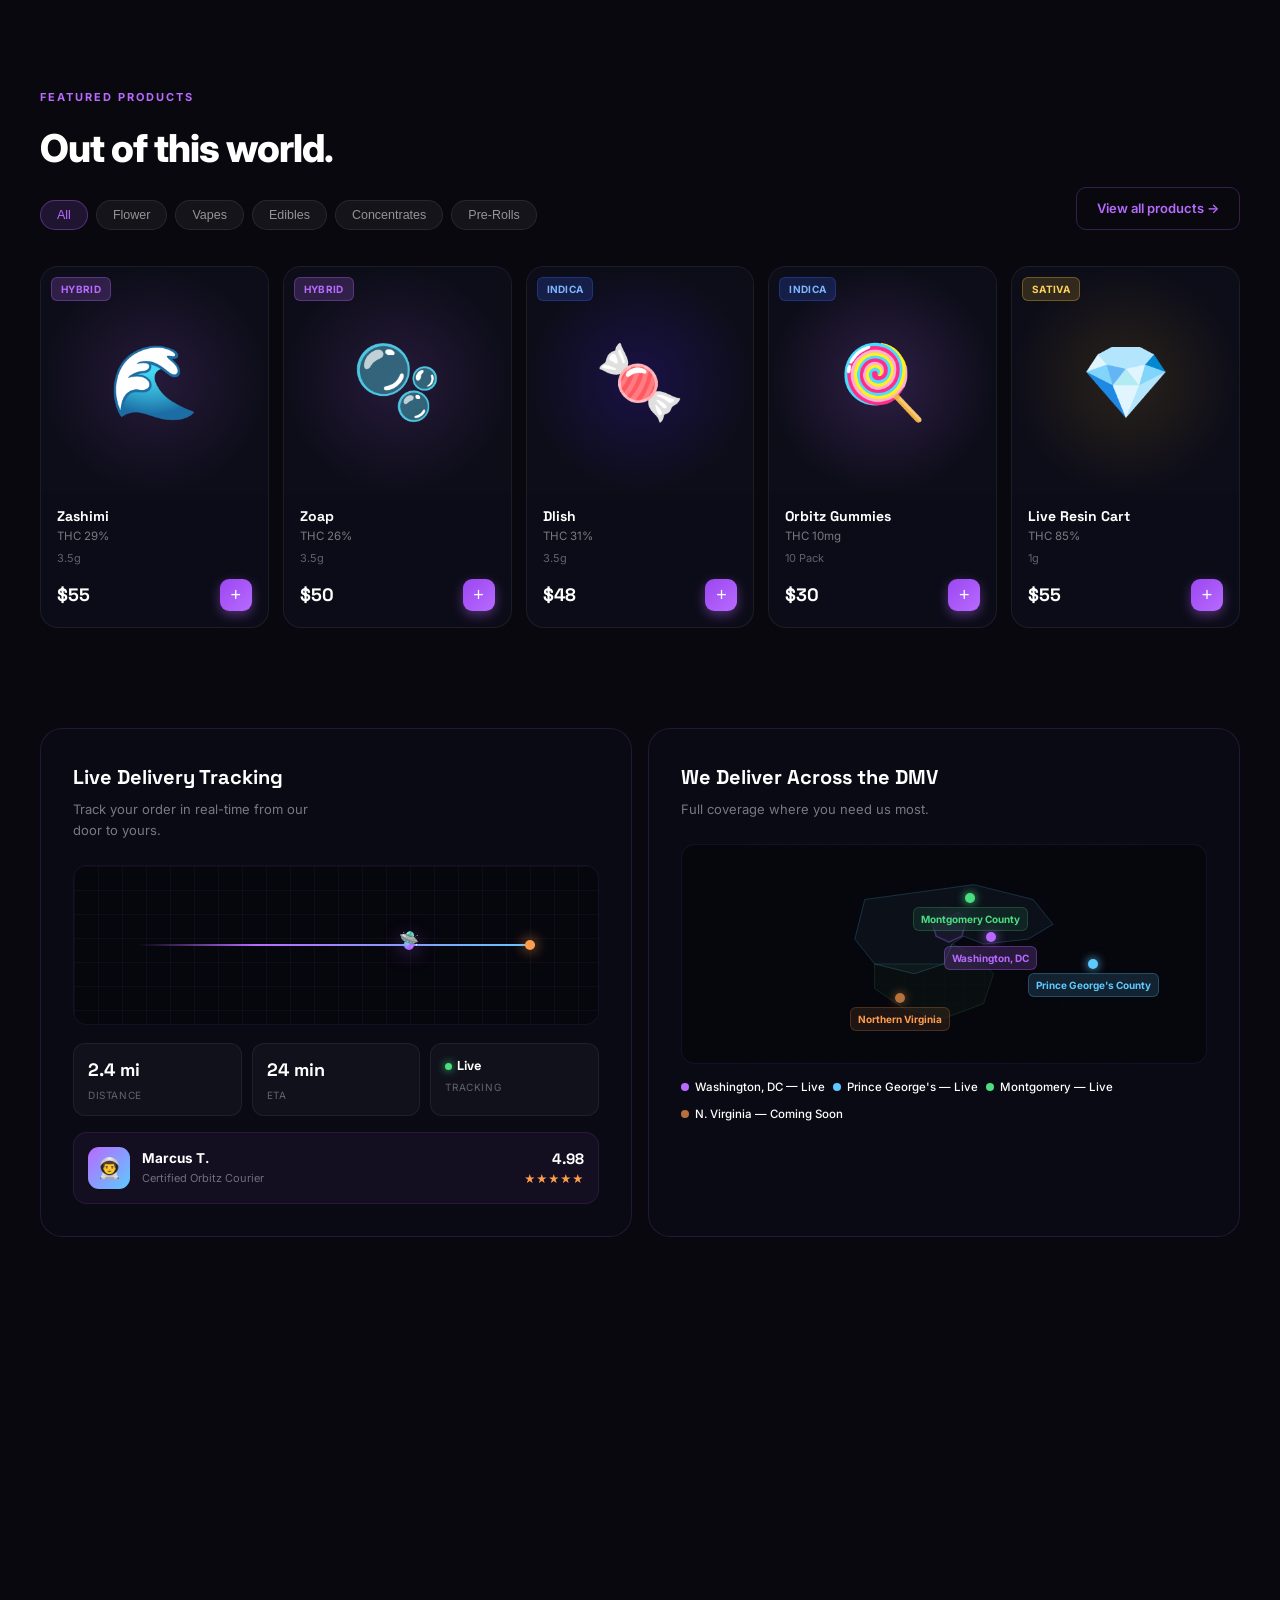
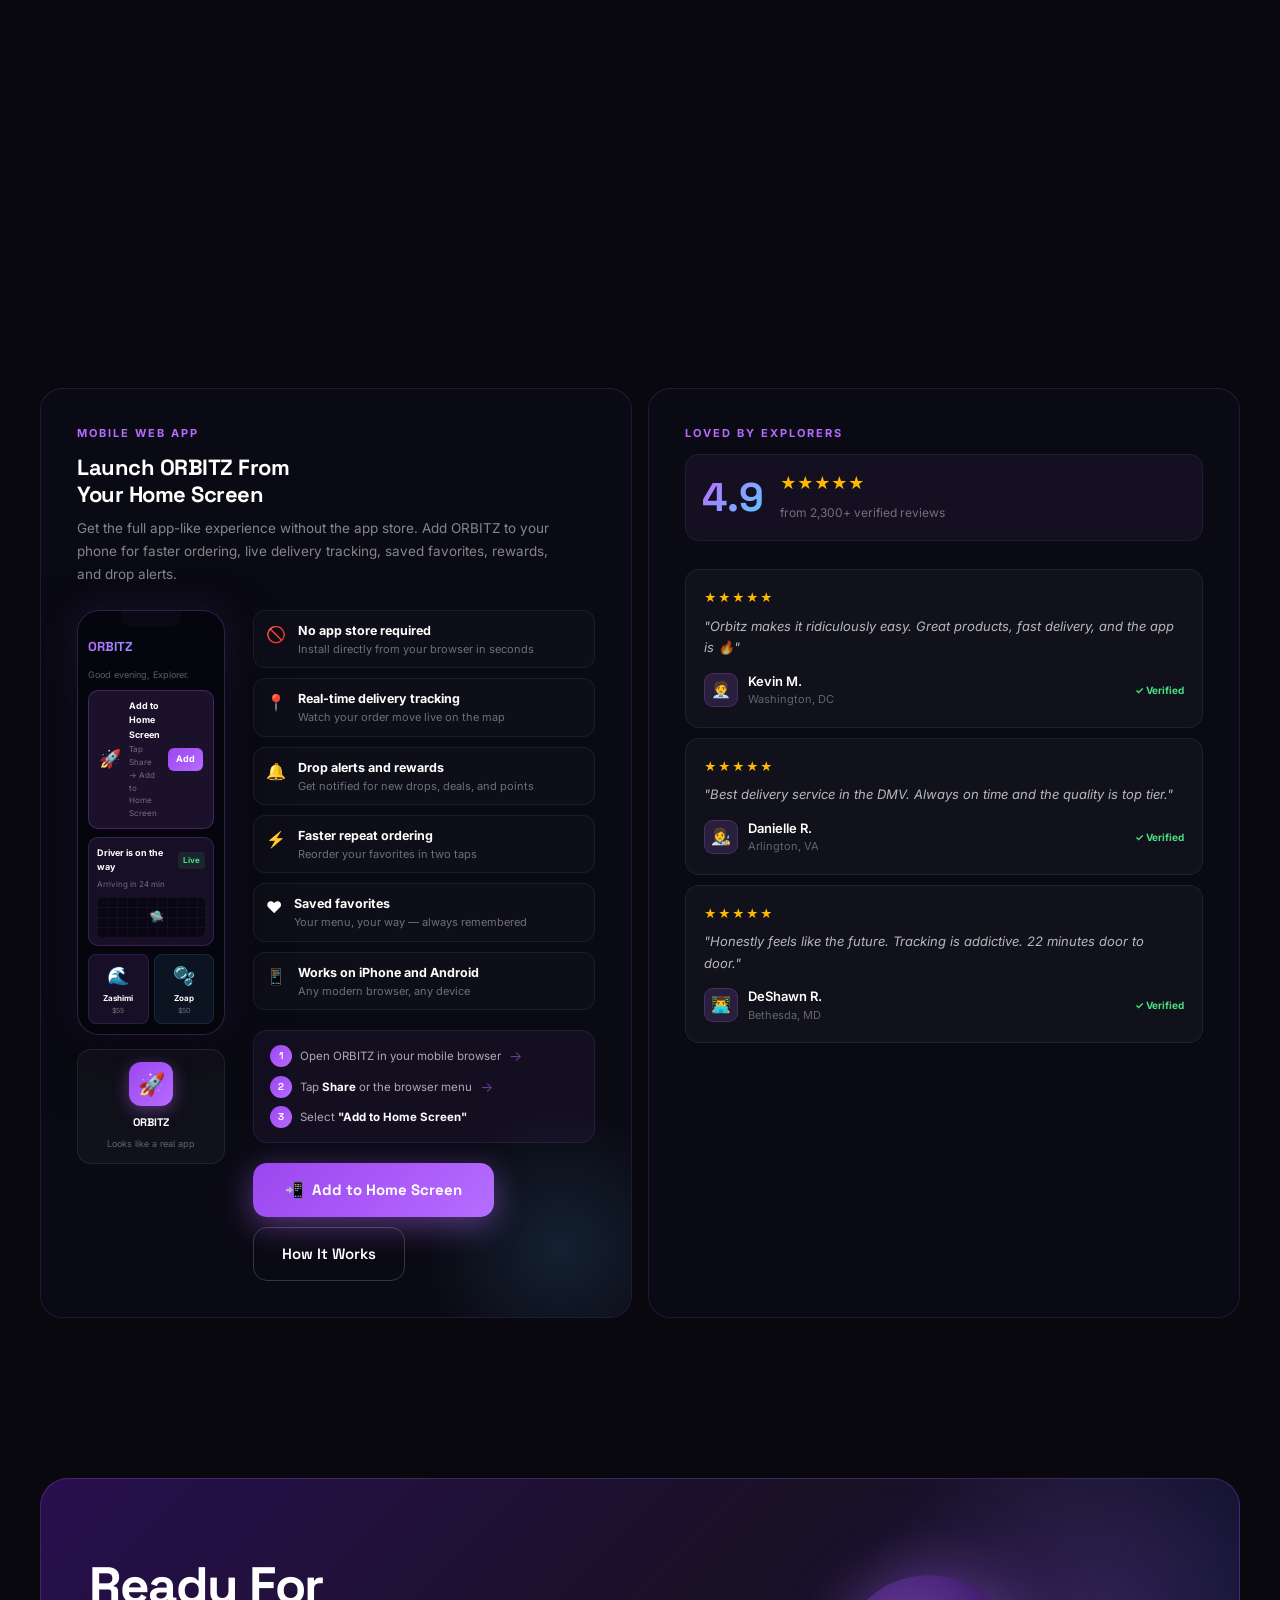
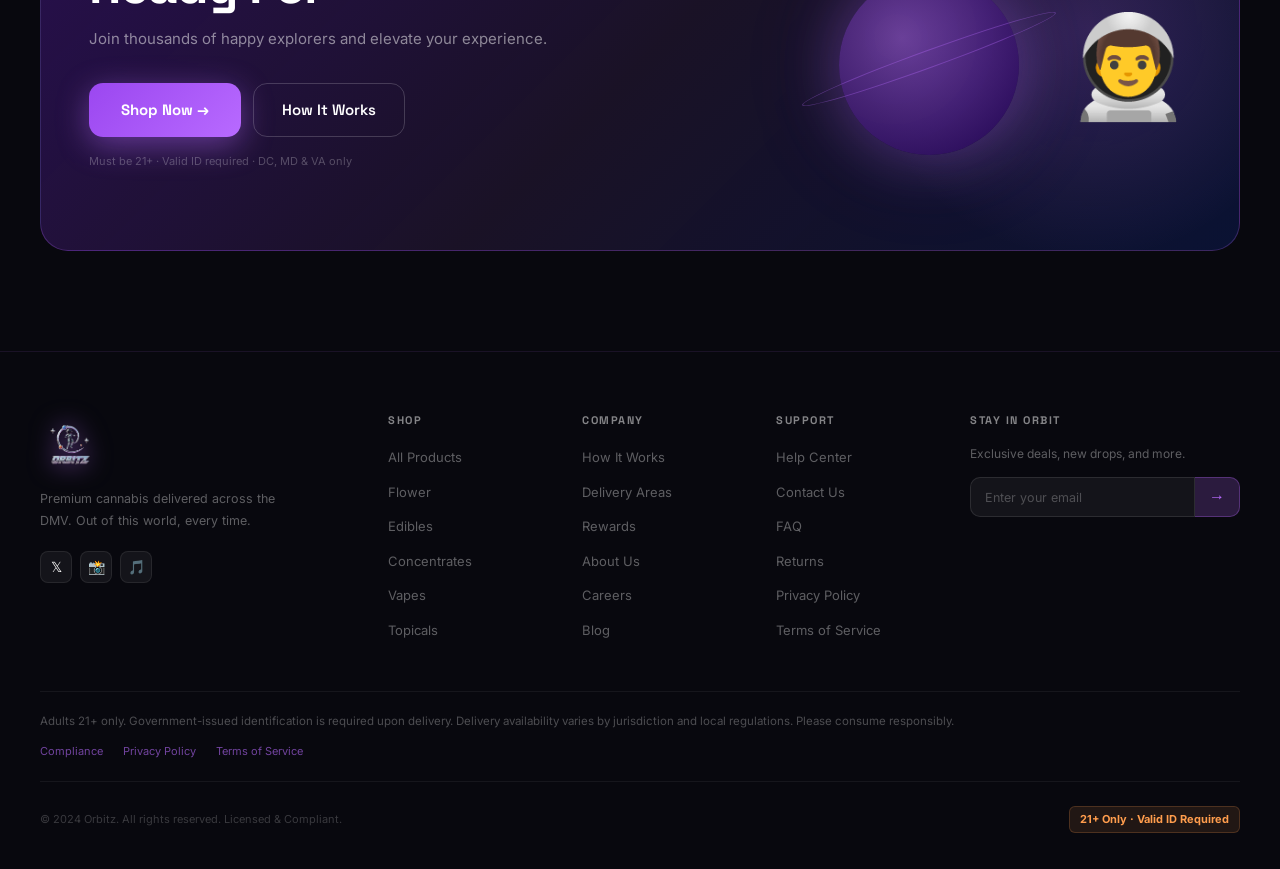
==== commit f480c524: "Add files via upload" ====
--- a/index.html
+++ b/index.html
@@ -45,8 +45,42 @@
     <li><a href="#about">About</a></li>
   </ul>
   <div class="nav-right">
-    <button class="btn-signin" onclick="window.location.href='account/index.html'">Sign In</button>
-    <a href="#products" class="btn-nav-cta">Get Started</a>
+    <div class="nav-auth nav-auth-out" id="navAuthOut">
+      <button class="btn-signin" onclick="orbitzAuth.open('signin')">Sign In</button>
+      <button class="btn-nav-cta" onclick="orbitzAuth.open('register')">Get Started</button>
+    </div>
+    <div class="nav-auth nav-auth-in" id="navAuthIn" hidden>
+      <div class="acct-menu">
+        <button class="btn-acct" id="acctBtn" onclick="orbitzAuth.toggleMenu()" aria-haspopup="true" aria-expanded="false">
+          <span class="acct-av">KM</span>
+          <span class="acct-name">Account</span>
+          <svg class="acct-chev" width="13" height="13" viewBox="0 0 24 24" fill="none" stroke="currentColor" stroke-width="2.4" stroke-linecap="round" stroke-linejoin="round"><path d="M6 9l6 6 6-6"/></svg>
+        </button>
+        <div class="acct-dropdown" id="acctDropdown" hidden>
+          <div class="acct-dd-head">
+            <span class="acct-dd-av">KM</span>
+            <div class="acct-dd-meta">
+              <div class="acct-dd-name">Kevin Mensah</div>
+              <div class="acct-dd-sub">Voyager · 2,840 pts</div>
+            </div>
+          </div>
+          <div class="acct-dd-label">My Account</div>
+          <button class="acct-dd-item" onclick="orbitzAuth.goAccount('home')">
+            <svg width="17" height="17" viewBox="0 0 24 24" fill="none" stroke="currentColor" stroke-width="2" stroke-linecap="round" stroke-linejoin="round"><path d="M3 11l9-8 9 8M5 10v10a1 1 0 0 0 1 1h4v-6h4v6h4a1 1 0 0 0 1-1V10"/></svg>
+            Dashboard
+          </button>
+          <button class="acct-dd-item" onclick="orbitzAuth.goAccount('orders')">
+            <svg width="17" height="17" viewBox="0 0 24 24" fill="none" stroke="currentColor" stroke-width="2" stroke-linecap="round" stroke-linejoin="round"><path d="M5 3h14v18l-3-2-2 2-2-2-2 2-2-2-3 2zM8 8h8M8 12h8M8 16h5"/></svg>
+            Orders
+          </button>
+          <div class="acct-dd-sep"></div>
+          <button class="acct-dd-item danger" onclick="orbitzAuth.signOut()">
+            <svg width="17" height="17" viewBox="0 0 24 24" fill="none" stroke="currentColor" stroke-width="2" stroke-linecap="round" stroke-linejoin="round"><path d="M9 21H5a2 2 0 0 1-2-2V5a2 2 0 0 1 2-2h4M16 17l5-5-5-5M21 12H9"/></svg>
+            Sign Out
+          </button>
+        </div>
+      </div>
+    </div>
     <div class="nav-cart">
       <svg width="16" height="16" viewBox="0 0 24 24" fill="none" stroke="currentColor" stroke-width="2.2" stroke-linecap="round" stroke-linejoin="round"><circle cx="9" cy="21" r="1"/><circle cx="20" cy="21" r="1"/><path d="M1 1h4l2.68 13.39a2 2 0 0 0 2 1.61h9.72a2 2 0 0 0 2-1.61L23 6H6"/></svg>
       <span class="cart-dot" id="cartCount">2</span>
@@ -689,6 +723,55 @@
   </div>
 </footer>
 
+<!-- ── AUTH MODAL ── -->
+<div id="authModal" class="auth-modal" hidden>
+  <div class="auth-backdrop" onclick="orbitzAuth.close()"></div>
+  <div class="auth-card" role="dialog" aria-modal="true" aria-labelledby="authTitle">
+    <button class="auth-close" onclick="orbitzAuth.close()" aria-label="Close">
+      <svg width="18" height="18" viewBox="0 0 24 24" fill="none" stroke="currentColor" stroke-width="2.2" stroke-linecap="round" stroke-linejoin="round"><path d="M18 6L6 18M6 6l12 12"/></svg>
+    </button>
+    <div class="auth-glow"></div>
+    <img src="spaceman.png" alt="" class="auth-spaceman" />
+    <img src="logo_wordmark.png" alt="Orbitz" class="auth-logo" />
+    <h2 class="auth-title" id="authTitle">Welcome back, explorer</h2>
+    <p class="auth-sub" id="authSub">Sign in to track deliveries, reorder favorites, and bank your rewards.</p>
+
+    <div class="auth-seg">
+      <button class="auth-seg-btn active" id="segSignin" onclick="orbitzAuth.setTab('signin')">Sign in</button>
+      <button class="auth-seg-btn" id="segRegister" onclick="orbitzAuth.setTab('register')">Create account</button>
+    </div>
+
+    <form class="auth-form" onsubmit="orbitzAuth.submit(event)">
+      <label class="auth-field auth-name-field" id="nameField" hidden>
+        <span class="auth-label">Full name</span>
+        <input type="text" placeholder="Kevin Mensah" autocomplete="name" />
+      </label>
+      <label class="auth-field">
+        <span class="auth-label">Email</span>
+        <input type="email" value="kevin.m@email.com" autocomplete="email" required />
+      </label>
+      <label class="auth-field">
+        <span class="auth-label">Password</span>
+        <input type="password" value="••••••••••" autocomplete="current-password" required />
+      </label>
+      <button type="submit" class="auth-submit" id="authSubmit">Sign in →</button>
+    </form>
+
+    <p class="auth-legal">21+ only · Valid ID required on delivery · DC · MD · VA</p>
+  </div>
+</div>
+
+<!-- ── WELCOME CONFIRMATION ── -->
+<div id="welcomeToast" class="welcome-toast" hidden>
+  <span class="welcome-check">
+    <svg width="16" height="16" viewBox="0 0 24 24" fill="none" stroke="currentColor" stroke-width="3" stroke-linecap="round" stroke-linejoin="round"><path d="M20 6L9 17l-5-5"/></svg>
+  </span>
+  <div class="welcome-body">
+    <div class="welcome-title">Welcome back, Kevin Mensah</div>
+    <div class="welcome-sub">2,840 rewards points available.</div>
+  </div>
+</div>
+
 <script src="app.js"></script>
 </body>
 </html>
--- a/style.css
+++ b/style.css
@@ -864,3 +864,104 @@
   .ag-card{padding:36px 24px}
   .ag-title{font-size:24px}
 }
+
+/* ════════════════ AUTH: logged-in nav, dropdown, modal, welcome ════════════════ */
+.nav-auth{display:flex;align-items:center;gap:10px}
+.nav-auth[hidden]{display:none}
+
+/* Account button + dropdown */
+.acct-menu{position:relative}
+.btn-acct{display:flex;align-items:center;gap:9px;padding:6px 12px 6px 7px;border-radius:999px;cursor:pointer;
+  background:rgba(184,106,255,.1);border:1px solid rgba(184,106,255,.28);color:#fff;font-family:inherit;
+  font-size:13px;font-weight:600;transition:all .2s}
+.btn-acct:hover{background:rgba(184,106,255,.18);border-color:rgba(184,106,255,.45)}
+.acct-av{width:28px;height:28px;border-radius:50%;display:flex;align-items:center;justify-content:center;
+  font-family:'Space Grotesk',sans-serif;font-size:11px;font-weight:700;color:#fff;flex-shrink:0;
+  background:linear-gradient(135deg,#9B47F0,#6f5cff)}
+.acct-name{letter-spacing:.2px}
+.acct-chev{opacity:.7;transition:transform .2s}
+.btn-acct[aria-expanded="true"] .acct-chev{transform:rotate(180deg)}
+
+.acct-dropdown{position:absolute;top:calc(100% + 12px);right:0;width:248px;z-index:300;
+  background:rgba(16,14,26,.97);backdrop-filter:blur(20px);border:1px solid rgba(184,106,255,.2);
+  border-radius:16px;padding:8px;box-shadow:0 24px 60px -16px rgba(0,0,0,.8),0 0 0 1px rgba(255,255,255,.03);
+  transform-origin:top right;animation:ddpop .16s ease}
+.acct-dropdown[hidden]{display:none}
+@keyframes ddpop{from{opacity:0;transform:translateY(-6px) scale(.97)}to{opacity:1;transform:none}}
+.acct-dd-head{display:flex;align-items:center;gap:11px;padding:11px 11px 12px}
+.acct-dd-av{width:40px;height:40px;border-radius:50%;display:flex;align-items:center;justify-content:center;
+  font-family:'Space Grotesk',sans-serif;font-size:14px;font-weight:700;color:#fff;flex-shrink:0;
+  background:linear-gradient(135deg,#9B47F0,#6f5cff)}
+.acct-dd-name{font-family:'Space Grotesk',sans-serif;font-size:14.5px;font-weight:700;color:#fff}
+.acct-dd-sub{font-size:12px;color:rgba(255,255,255,.45);margin-top:2px}
+.acct-dd-label{font-size:10.5px;font-weight:700;letter-spacing:.08em;text-transform:uppercase;
+  color:rgba(255,255,255,.32);padding:6px 11px 7px;border-top:1px solid rgba(255,255,255,.07)}
+.acct-dd-item{display:flex;align-items:center;gap:11px;width:100%;padding:11px;border-radius:11px;cursor:pointer;
+  background:none;border:none;color:rgba(255,255,255,.82);font-family:inherit;font-size:13.5px;font-weight:600;
+  text-align:left;transition:all .15s}
+.acct-dd-item svg{color:rgba(184,106,255,.85);flex-shrink:0}
+.acct-dd-item:hover{background:rgba(184,106,255,.12);color:#fff}
+.acct-dd-item.danger{color:rgba(255,255,255,.6)}
+.acct-dd-item.danger svg{color:rgba(255,255,255,.4)}
+.acct-dd-item.danger:hover{background:rgba(248,113,113,.12);color:#ff9d9d}
+.acct-dd-item.danger:hover svg{color:#ff9d9d}
+.acct-dd-sep{height:1px;background:rgba(255,255,255,.07);margin:6px 6px}
+
+/* Auth modal */
+.auth-modal{position:fixed;inset:0;z-index:1000;display:flex;align-items:center;justify-content:center;padding:24px;overflow-y:auto}
+.auth-modal[hidden]{display:none}
+.auth-backdrop{position:fixed;inset:0;background:rgba(4,4,10,.78);backdrop-filter:blur(8px);animation:fade .2s ease}
+@keyframes fade{from{opacity:0}to{opacity:1}}
+.auth-card{position:relative;width:100%;max-width:420px;max-height:calc(100dvh - 48px);overflow-y:auto;padding:38px 34px 28px;border-radius:24px;
+  background:linear-gradient(180deg,rgba(22,18,34,.98),rgba(12,10,20,.98));
+  border:1px solid rgba(184,106,255,.22);text-align:center;overflow:hidden;
+  box-shadow:0 40px 100px -24px rgba(0,0,0,.85);animation:authpop .24s cubic-bezier(.2,.9,.3,1.1)}
+@keyframes authpop{from{opacity:0;transform:translateY(16px) scale(.96)}to{opacity:1;transform:none}}
+.auth-glow{position:absolute;top:-90px;left:50%;transform:translateX(-50%);width:280px;height:200px;
+  background:radial-gradient(circle,rgba(184,106,255,.4),transparent 68%);filter:blur(20px);pointer-events:none}
+.auth-close{position:absolute;top:14px;right:14px;width:34px;height:34px;border-radius:10px;cursor:pointer;
+  display:flex;align-items:center;justify-content:center;color:rgba(255,255,255,.5);
+  background:rgba(255,255,255,.05);border:1px solid rgba(255,255,255,.08);transition:all .2s;z-index:2}
+.auth-close:hover{color:#fff;background:rgba(255,255,255,.1)}
+.auth-spaceman{position:relative;width:96px;height:96px;object-fit:contain;margin-bottom:4px;
+  filter:drop-shadow(0 12px 26px rgba(111,92,255,.5))}
+.auth-logo{position:relative;height:26px;margin-bottom:14px;filter:drop-shadow(0 2px 12px rgba(184,106,255,.4))}
+.auth-title{position:relative;font-family:'Space Grotesk',sans-serif;font-size:23px;font-weight:700;letter-spacing:-.01em}
+.auth-sub{position:relative;font-size:13.5px;color:rgba(255,255,255,.5);line-height:1.55;margin:7px auto 20px;max-width:300px}
+.auth-seg{position:relative;display:flex;gap:5px;padding:5px;border-radius:13px;margin-bottom:18px;
+  background:rgba(0,0,0,.3);border:1px solid rgba(255,255,255,.07)}
+.auth-seg-btn{flex:1;padding:9px;border-radius:9px;cursor:pointer;background:none;border:none;
+  font-family:inherit;font-size:13px;font-weight:600;color:rgba(255,255,255,.55);transition:all .18s}
+.auth-seg-btn.active{background:rgba(184,106,255,.16);color:#fff;box-shadow:inset 0 0 0 1px rgba(184,106,255,.3)}
+.auth-form{position:relative;display:flex;flex-direction:column;gap:13px;text-align:left}
+.auth-field{display:flex;flex-direction:column;gap:7px}
+.auth-field[hidden]{display:none}
+.auth-label{font-size:12px;font-weight:600;color:rgba(255,255,255,.55);letter-spacing:.02em}
+.auth-field input{width:100%;height:46px;padding:0 15px;border-radius:12px;font-family:inherit;font-size:14px;color:#fff;
+  background:rgba(0,0,0,.3);border:1px solid rgba(255,255,255,.1);transition:border-color .2s,box-shadow .2s}
+.auth-field input::placeholder{color:rgba(255,255,255,.3)}
+.auth-field input:focus{outline:none;border-color:rgba(184,106,255,.55);box-shadow:0 0 0 3px rgba(184,106,255,.14)}
+.auth-submit{height:50px;margin-top:5px;border-radius:13px;cursor:pointer;border:none;color:#fff;
+  font-family:'Space Grotesk',sans-serif;font-size:15px;font-weight:700;
+  background:linear-gradient(135deg,#9B47F0,var(--p));box-shadow:0 8px 24px rgba(184,106,255,.4);transition:all .2s}
+.auth-submit:hover{transform:translateY(-1px);box-shadow:0 12px 32px rgba(184,106,255,.55)}
+.auth-legal{position:relative;font-size:11px;color:rgba(255,255,255,.35);margin-top:18px;line-height:1.6}
+
+/* Welcome confirmation */
+.welcome-toast{position:fixed;top:84px;left:50%;transform:translateX(-50%) translateY(-16px);z-index:1100;
+  display:flex;align-items:center;gap:13px;padding:14px 20px 14px 15px;border-radius:16px;opacity:0;
+  background:linear-gradient(180deg,rgba(22,18,34,.98),rgba(14,11,22,.98));
+  border:1px solid rgba(52,211,153,.35);box-shadow:0 24px 60px -16px rgba(0,0,0,.7);
+  transition:opacity .35s ease,transform .35s cubic-bezier(.2,.9,.3,1.1)}
+.welcome-toast[hidden]{display:none}
+.welcome-toast.show{opacity:1;transform:translateX(-50%) translateY(0)}
+.welcome-check{width:34px;height:34px;border-radius:50%;flex-shrink:0;display:flex;align-items:center;justify-content:center;
+  color:#0b1f17;background:linear-gradient(135deg,#34d399,#4ade80);box-shadow:0 0 18px rgba(52,211,153,.5)}
+.welcome-title{font-family:'Space Grotesk',sans-serif;font-size:14.5px;font-weight:700;color:#fff}
+.welcome-sub{font-size:12.5px;color:rgba(255,255,255,.55);margin-top:2px}
+@media(max-width:640px){
+  .welcome-toast{left:16px;right:16px;transform:translateY(-16px)}
+  .welcome-toast.show{transform:translateY(0)}
+  .acct-name{display:none}
+  .auth-card{padding:34px 22px 24px}
+}
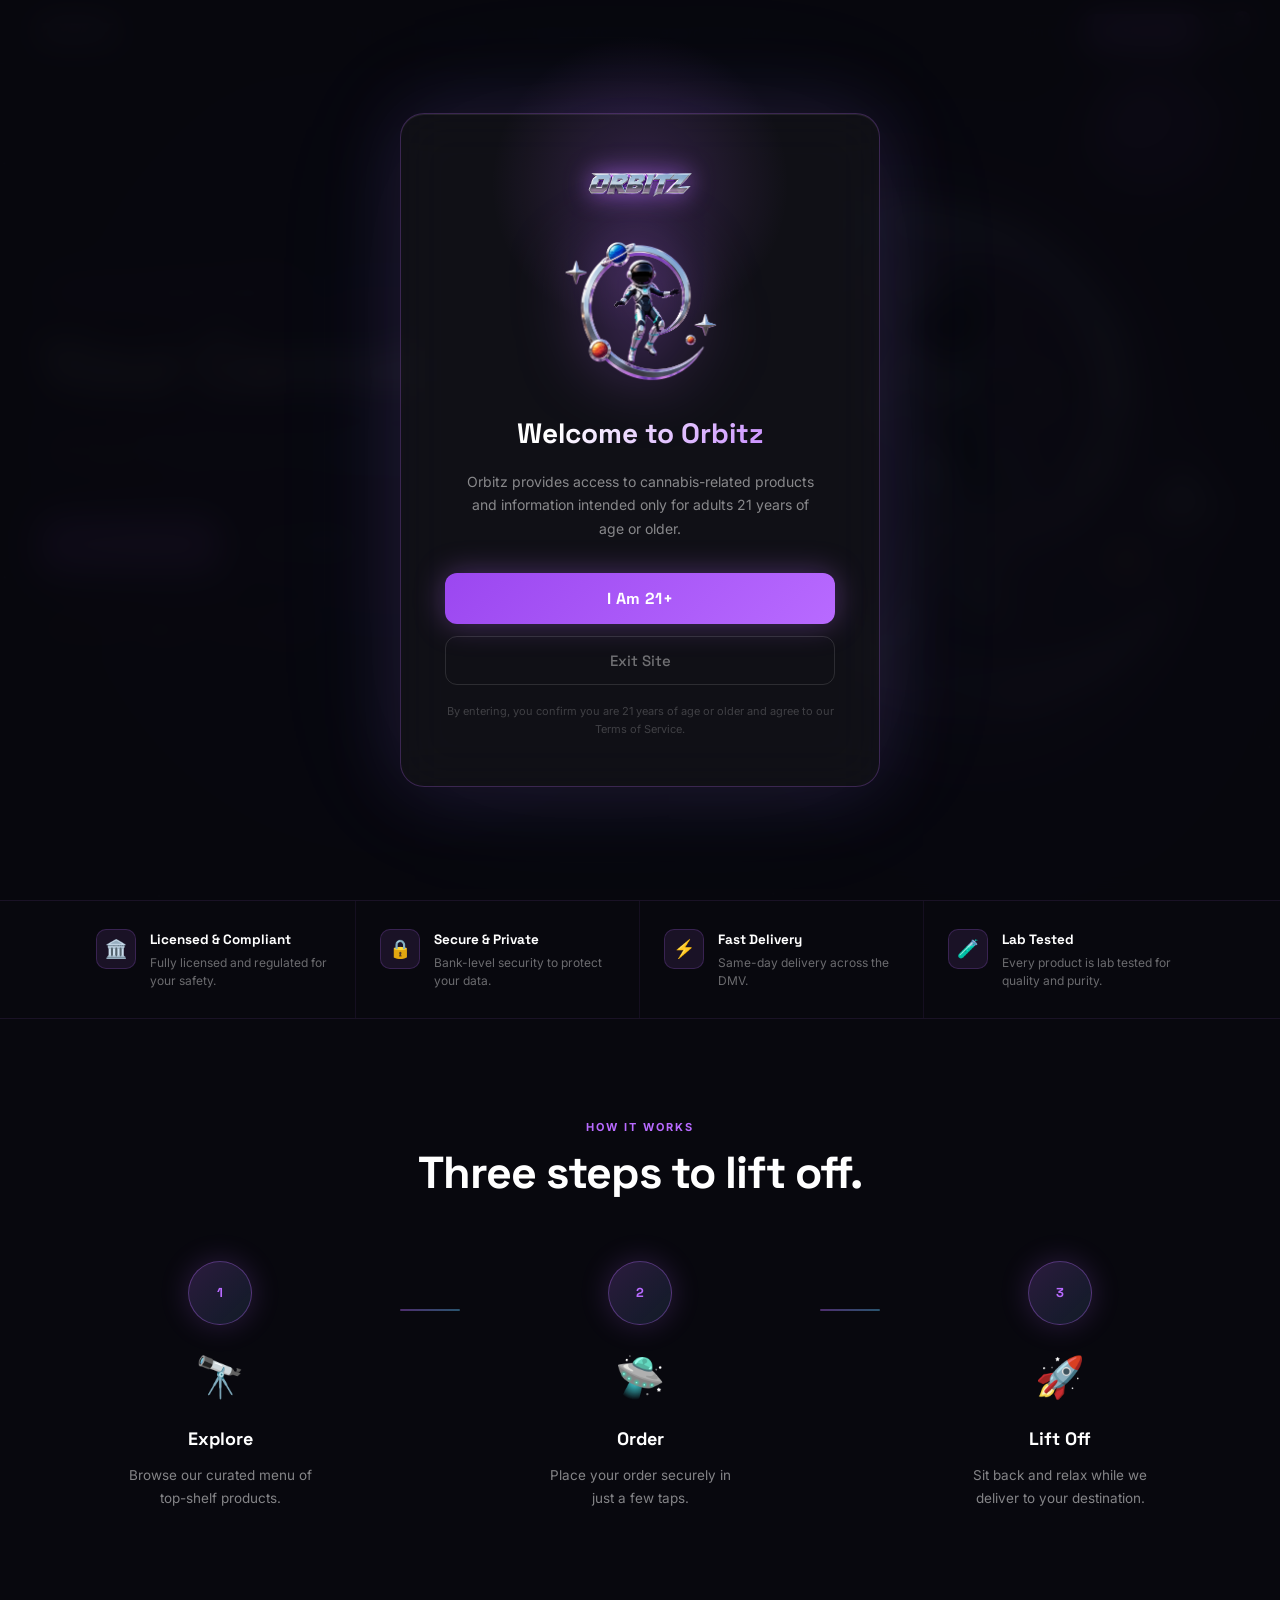
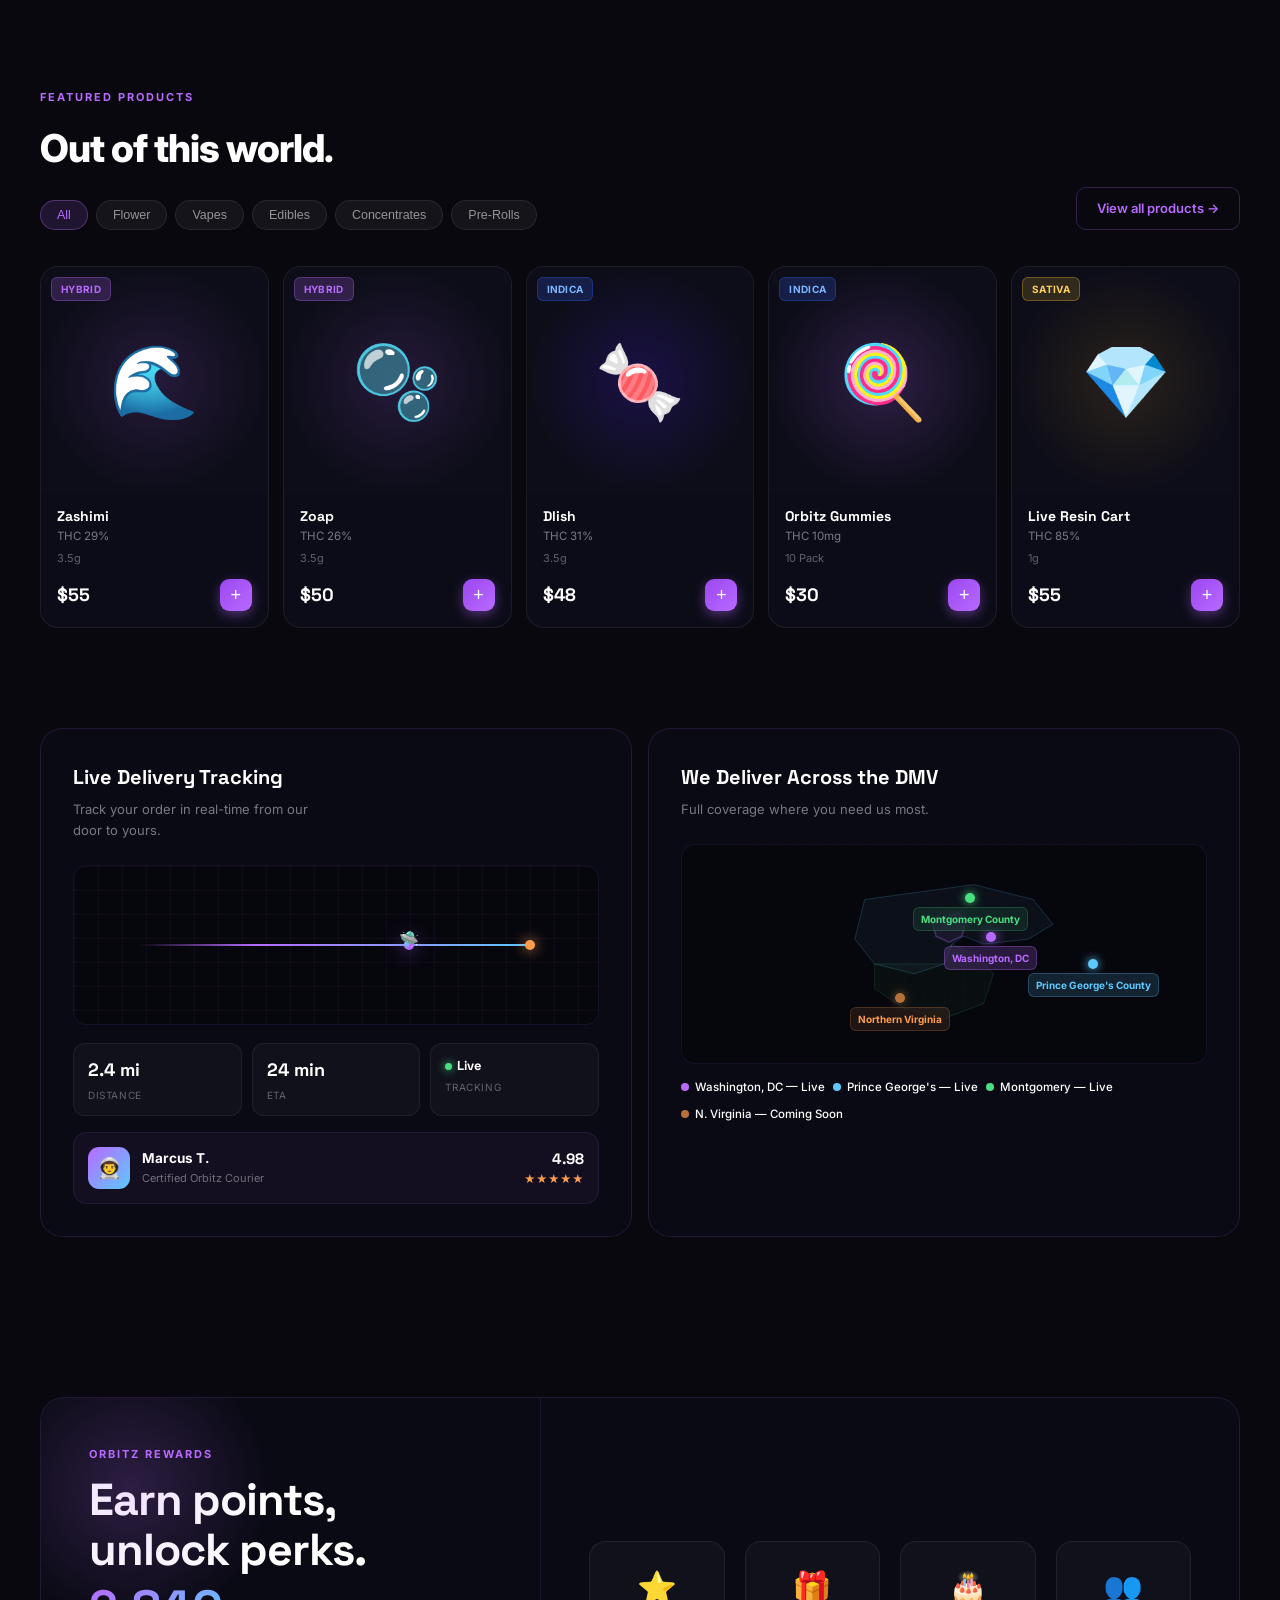
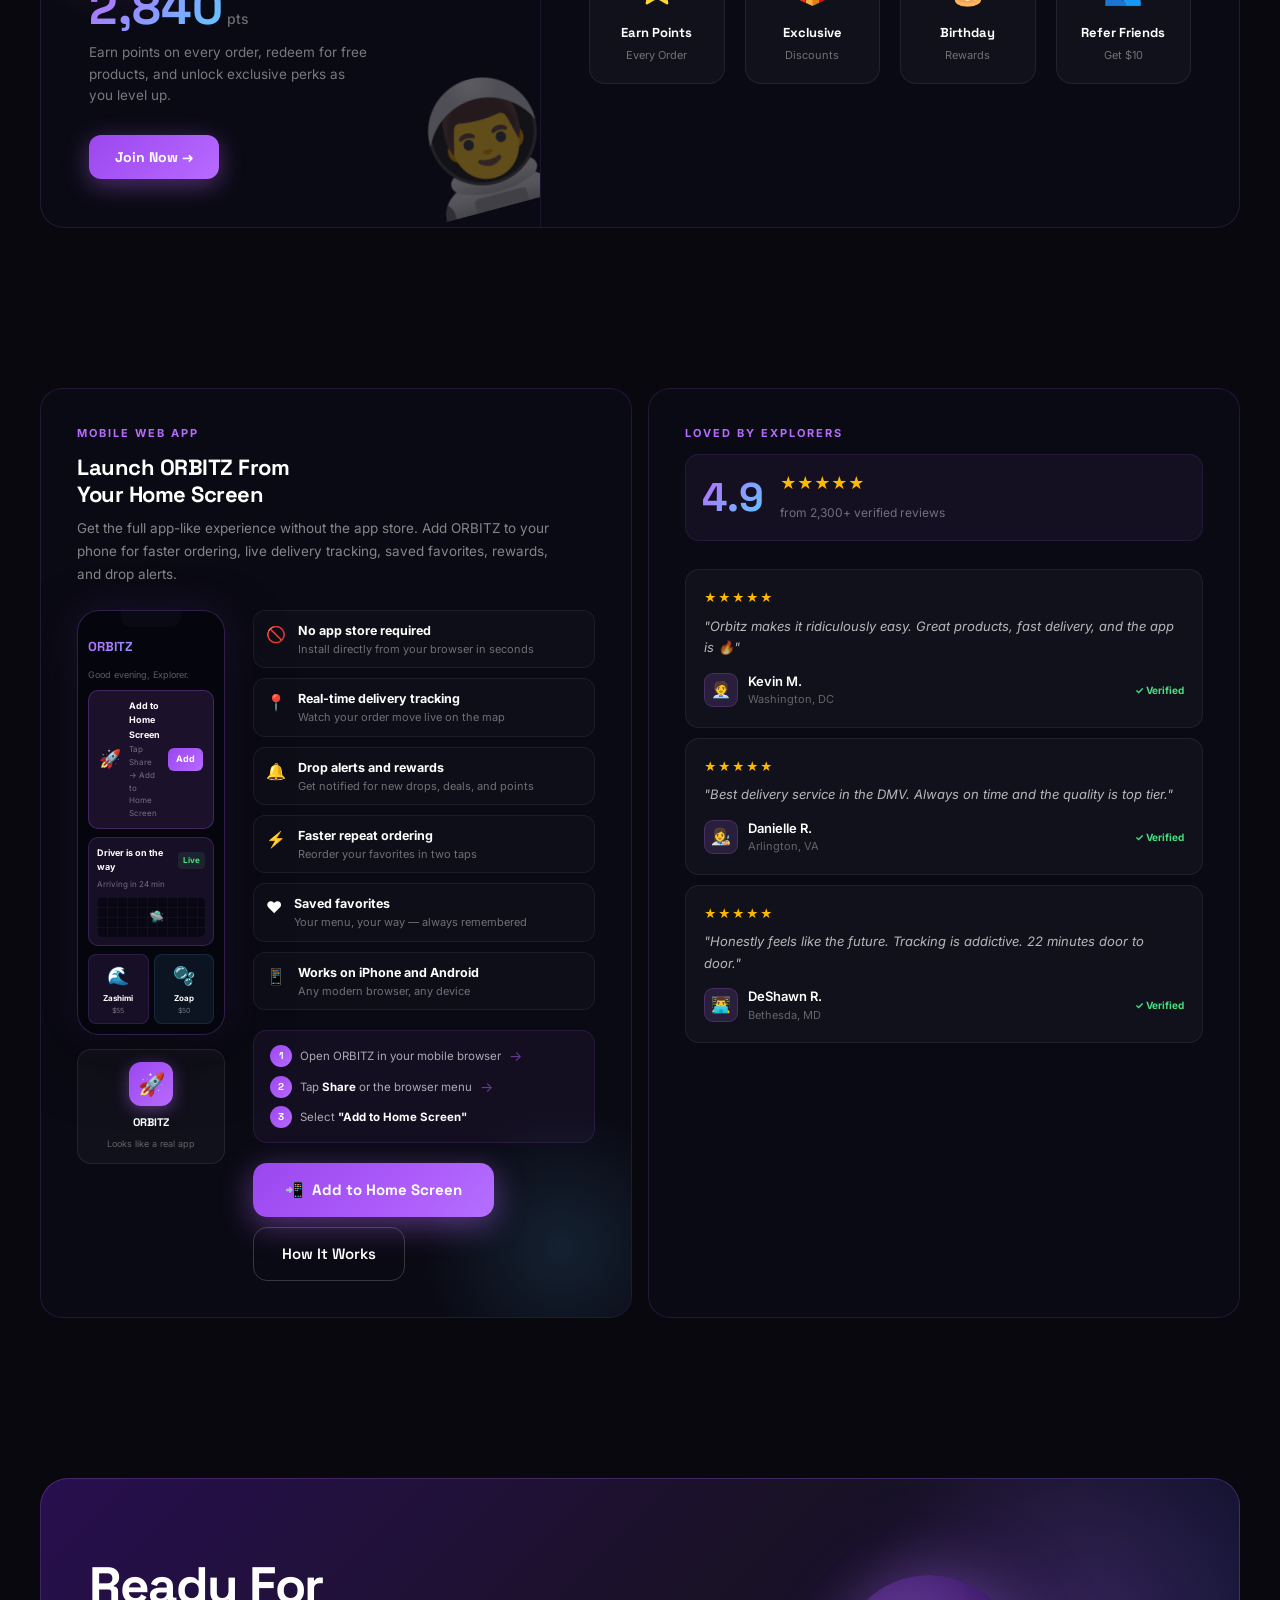
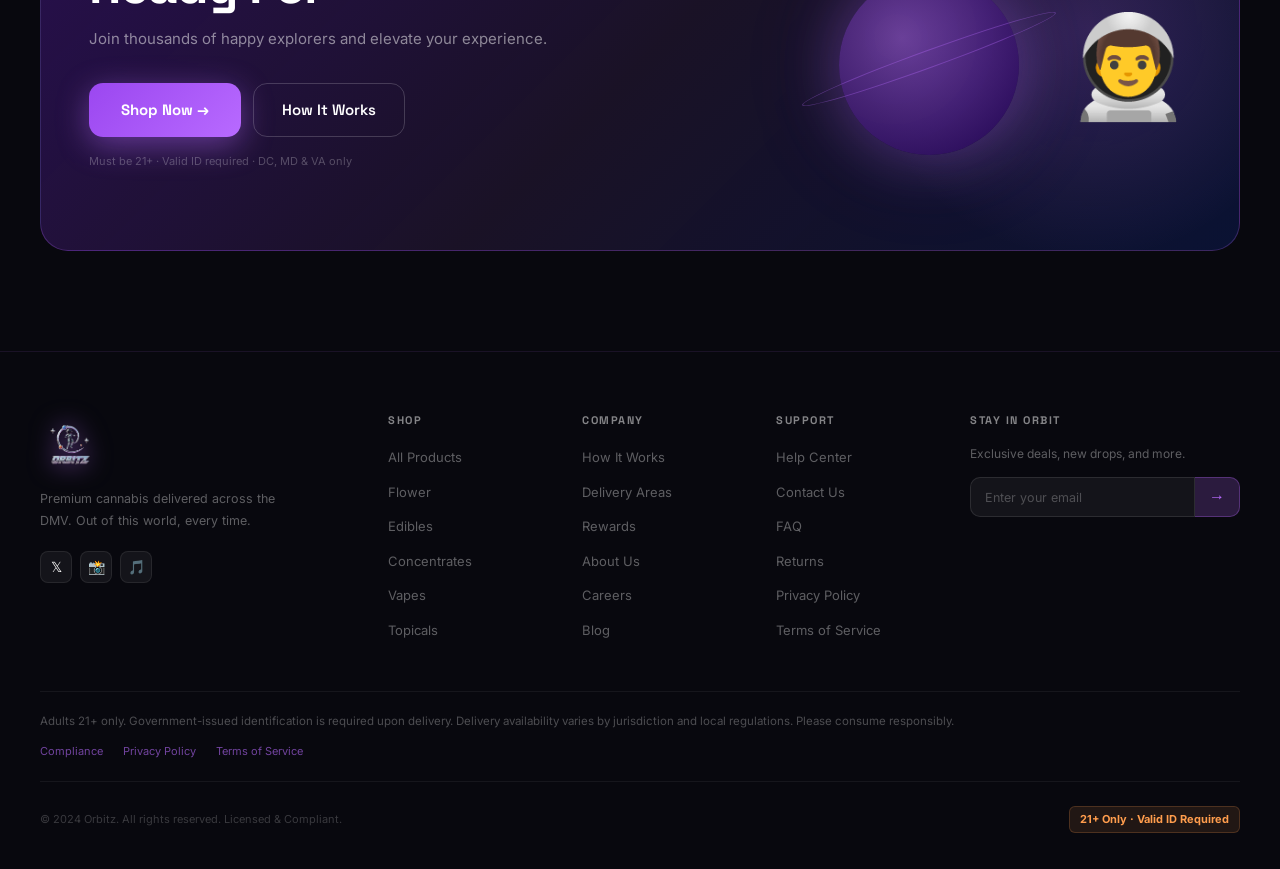
==== commit 93e7c86f: "Add files via upload" ====
--- a/index.html
+++ b/index.html
@@ -103,8 +103,8 @@
       <h1 class="hero-h1">Your Cannabis.<br><em>In Orbit.</em></h1>
       <p class="hero-sub">Premium cannabis delivered across the DMV with real-time tracking, curated products, and same-day delivery.</p>
       <div class="hero-ctas">
-        <a href="#products" class="btn-primary-lg">Browse Menu →</a>
-        <a href="#tracker" class="btn-outline-lg">Track Delivery</a>
+        <a href="/shop" class="btn-primary-lg">Browse Menu →</a>
+        <a href="#how" class="btn-outline-lg">How It Works</a>
       </div>
       <div class="hero-social-proof">
         <span class="hero-stars">★★★★★</span>
@@ -209,7 +209,7 @@
           <button class="pill">Pre-Rolls</button>
         </div>
       </div>
-      <a href="#" class="view-all-link">View all products →</a>
+      <a href="/shop" class="view-all-link">View all products →</a>
     </div>
 
     <div class="products-rail rv">
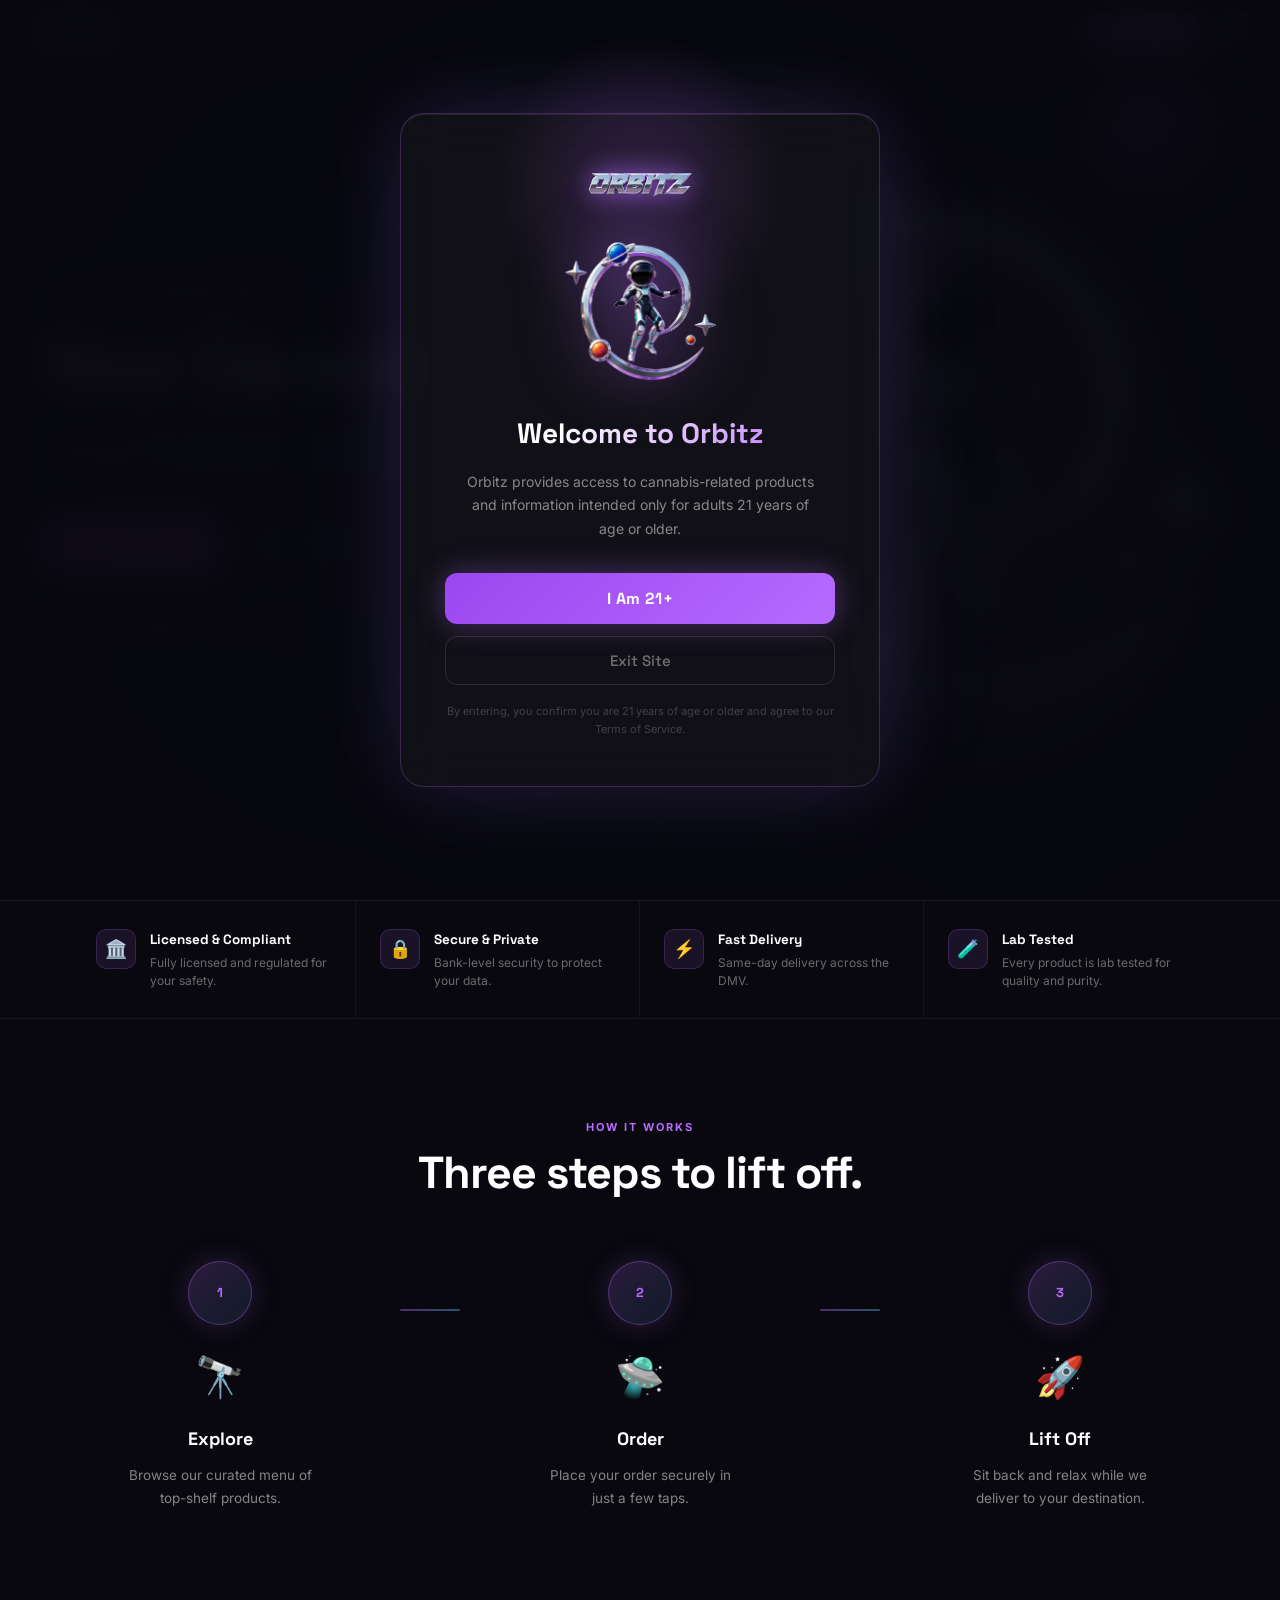
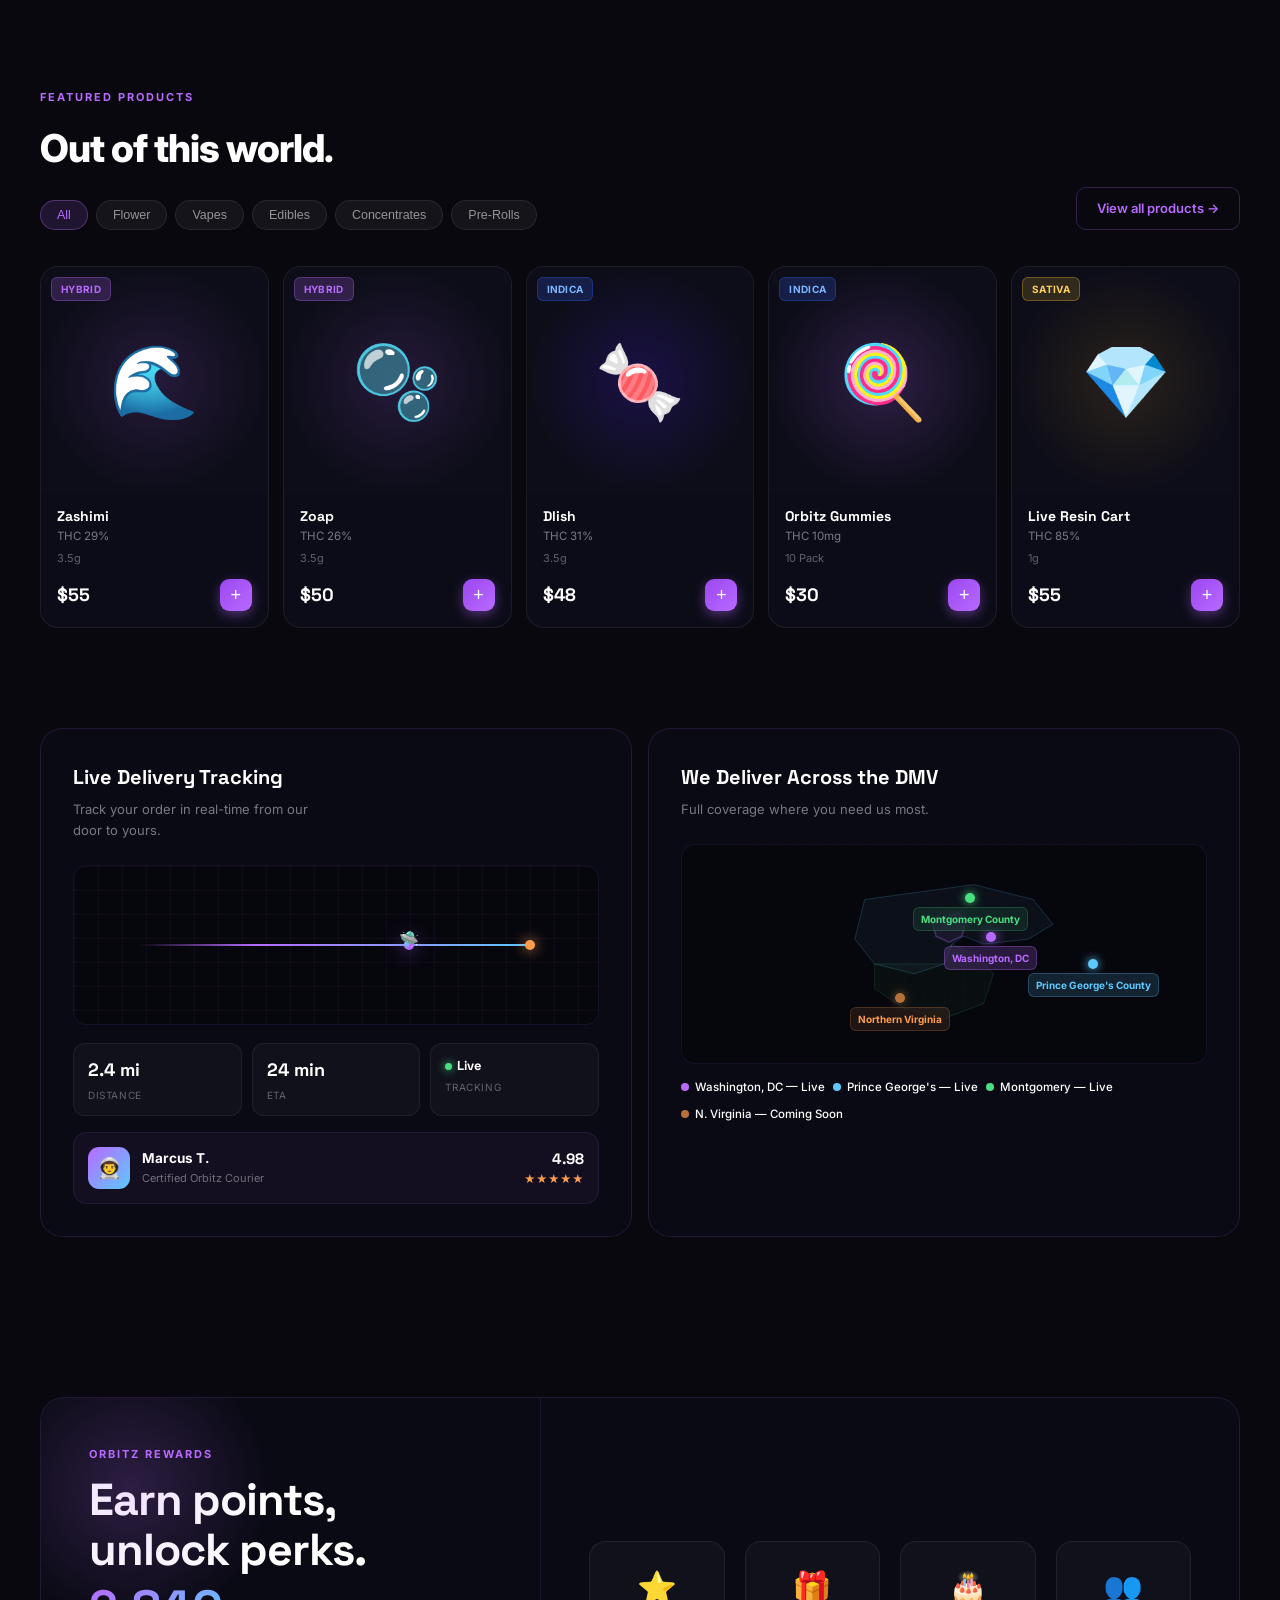
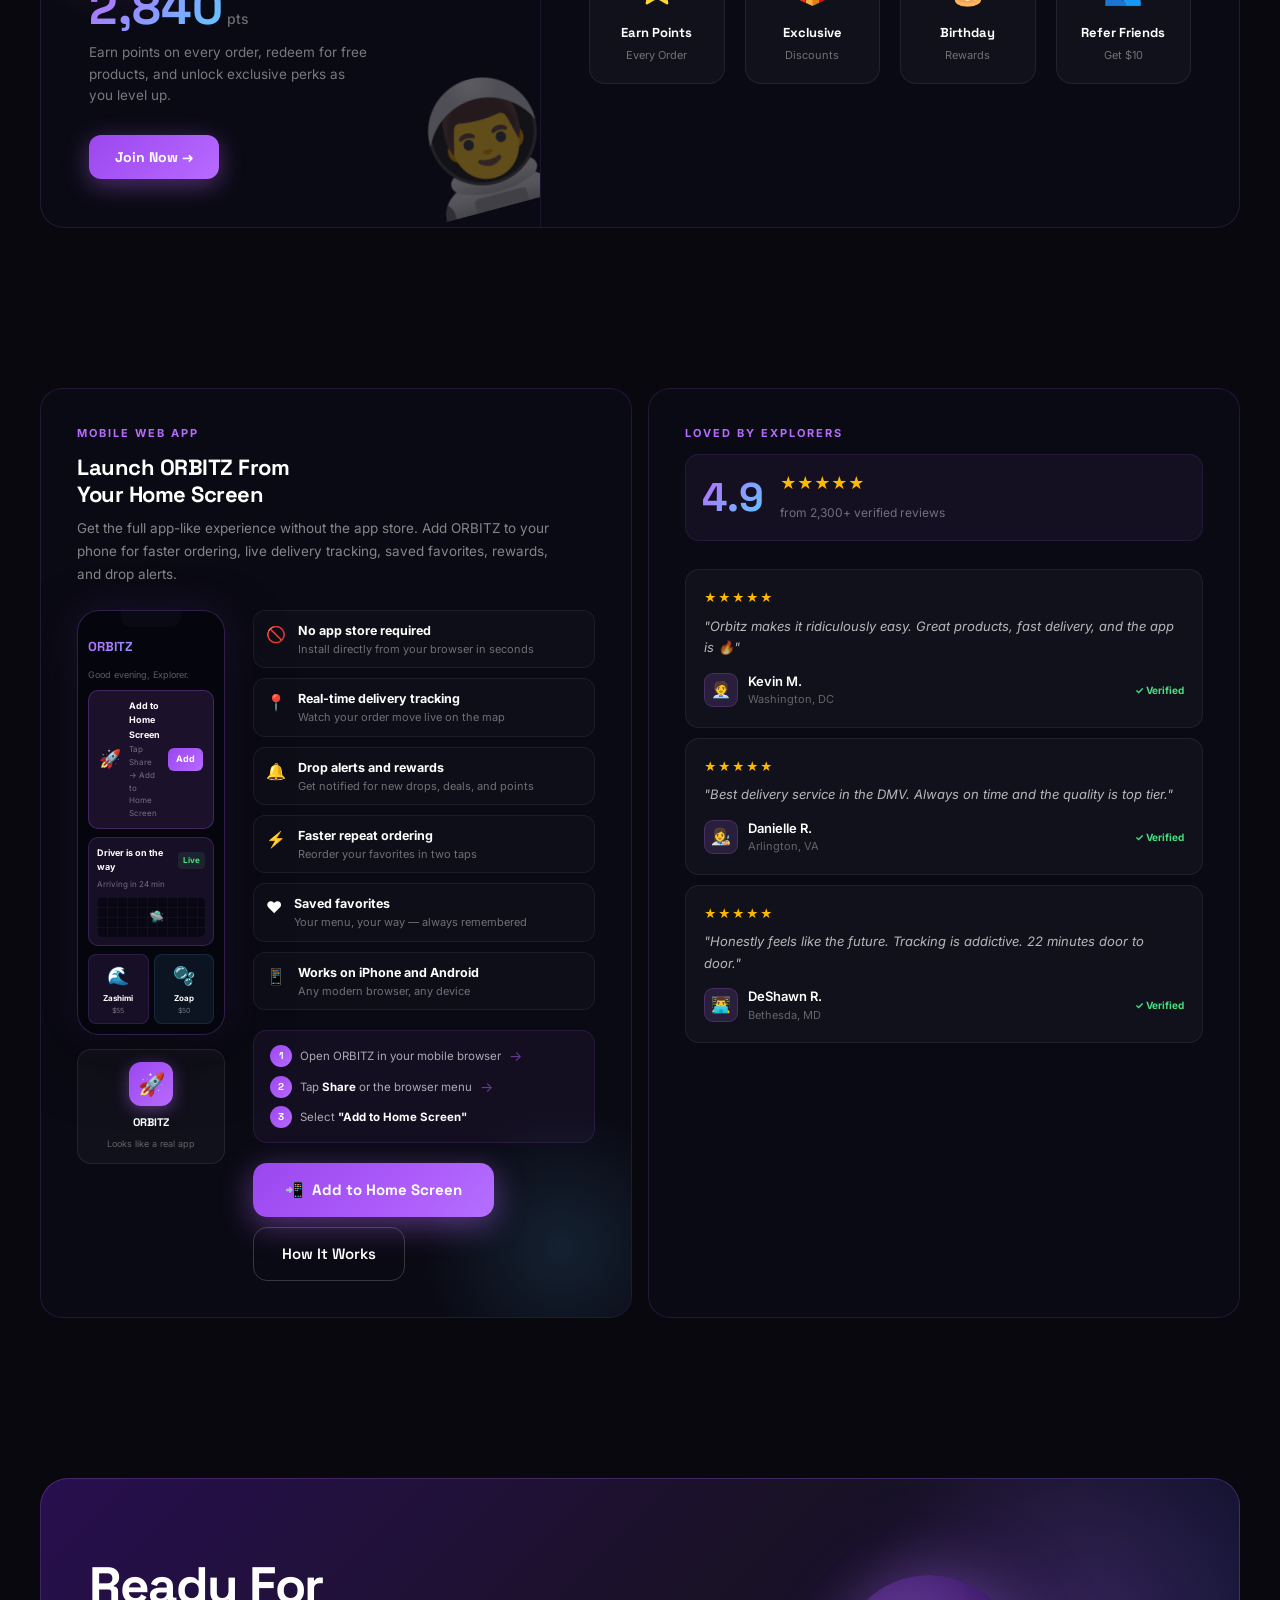
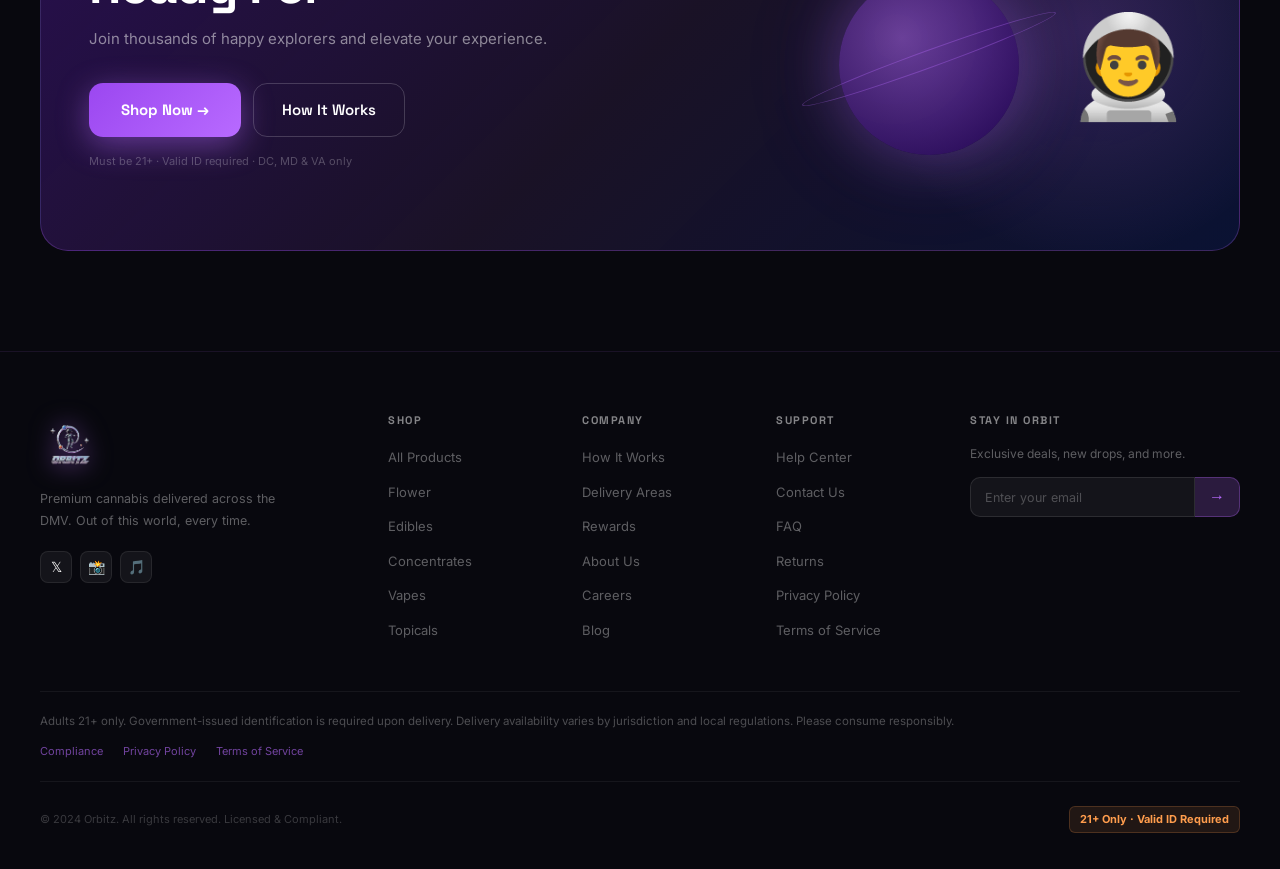
==== commit c1ee645e: "Add files via upload" ====
--- a/index.html
+++ b/index.html
@@ -103,7 +103,7 @@
       <h1 class="hero-h1">Your Cannabis.<br><em>In Orbit.</em></h1>
       <p class="hero-sub">Premium cannabis delivered across the DMV with real-time tracking, curated products, and same-day delivery.</p>
       <div class="hero-ctas">
-        <a href="/shop" class="btn-primary-lg">Browse Menu →</a>
+        <a href="/shop/" class="btn-primary-lg">Browse Menu →</a>
         <a href="#how" class="btn-outline-lg">How It Works</a>
       </div>
       <div class="hero-social-proof">
@@ -209,7 +209,7 @@
           <button class="pill">Pre-Rolls</button>
         </div>
       </div>
-      <a href="/shop" class="view-all-link">View all products →</a>
+      <a href="/shop/" class="view-all-link">View all products →</a>
     </div>
 
     <div class="products-rail rv">
@@ -640,7 +640,7 @@
       <h2 class="cta-title">Ready For <span>Lift Off?</span></h2>
       <p class="cta-sub">Join thousands of happy explorers and elevate your experience.</p>
       <div class="cta-actions">
-        <a href="#products" class="btn-primary-lg">Shop Now →</a>
+        <a href="/shop/" class="btn-primary-lg">Shop Now →</a>
         <a href="#how" class="btn-outline-lg">How It Works</a>
       </div>
       <div class="cta-legal">Must be 21+ · Valid ID required · DC, MD & VA only</div>
